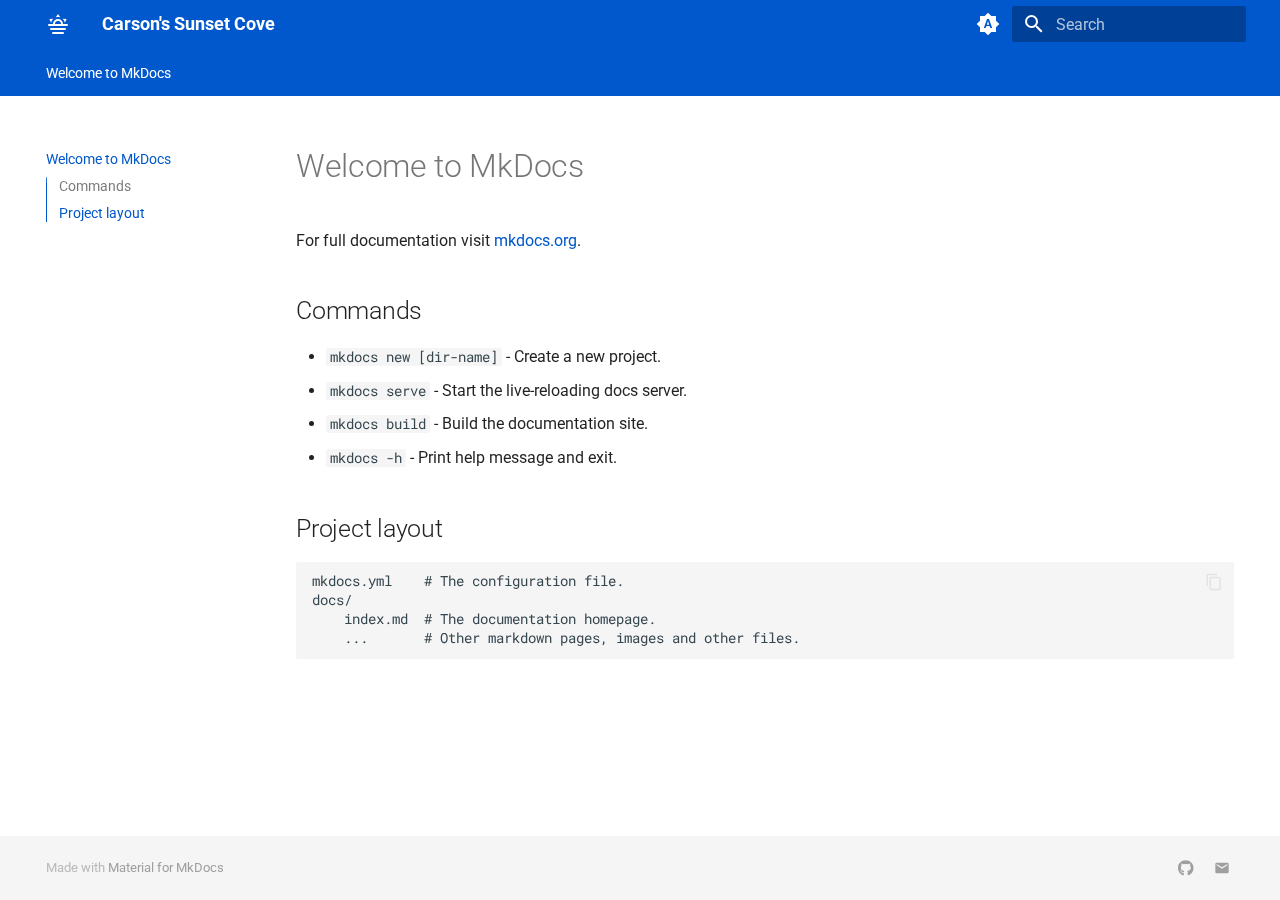
==== site/index.html @ 2f066331 "second" ====
<!doctype html>
<html lang="en" class="no-js">
  <head>
    
      <meta charset="utf-8">
      <meta name="viewport" content="width=device-width,initial-scale=1">
      
      
      
      
      
      
      <link rel="icon" href="assets/images/favicon.png">
      <meta name="generator" content="mkdocs-1.6.0, mkdocs-material-9.5.31">
    
    
      
        <title>Carson's Sunset Cove</title>
      
    
    
      <link rel="stylesheet" href="assets/stylesheets/main.3cba04c6.min.css">
      
        
        <link rel="stylesheet" href="assets/stylesheets/palette.06af60db.min.css">
      
      


    
    
      
    
    
      
        
        
        <link rel="preconnect" href="https://fonts.gstatic.com" crossorigin>
        <link rel="stylesheet" href="https://fonts.googleapis.com/css?family=Roboto:300,300i,400,400i,700,700i%7CRoboto+Mono:400,400i,700,700i&display=fallback">
        <style>:root{--md-text-font:"Roboto";--md-code-font:"Roboto Mono"}</style>
      
    
    
      <link rel="stylesheet" href="stylesheets/extra.css">
    
    <script>__md_scope=new URL(".",location),__md_hash=e=>[...e].reduce((e,_)=>(e<<5)-e+_.charCodeAt(0),0),__md_get=(e,_=localStorage,t=__md_scope)=>JSON.parse(_.getItem(t.pathname+"."+e)),__md_set=(e,_,t=localStorage,a=__md_scope)=>{try{t.setItem(a.pathname+"."+e,JSON.stringify(_))}catch(e){}}</script>
    
      

    
    
    
  </head>
  
  
    
    
      
    
    
    
    
    <body dir="ltr" data-md-color-scheme="default" data-md-color-primary="indigo" data-md-color-accent="indigo">
  
    
    <input class="md-toggle" data-md-toggle="drawer" type="checkbox" id="__drawer" autocomplete="off">
    <input class="md-toggle" data-md-toggle="search" type="checkbox" id="__search" autocomplete="off">
    <label class="md-overlay" for="__drawer"></label>
    <div data-md-component="skip">
      
        
        <a href="#welcome-to-mkdocs" class="md-skip">
          Skip to content
        </a>
      
    </div>
    <div data-md-component="announce">
      
    </div>
    
    
      

<header class="md-header" data-md-component="header">
  <nav class="md-header__inner md-grid" aria-label="Header">
    <a href="." title="Carson&#39;s Sunset Cove" class="md-header__button md-logo" aria-label="Carson's Sunset Cove" data-md-component="logo">
      
  
  <svg xmlns="http://www.w3.org/2000/svg" viewBox="0 0 24 24"><path d="M3 12h4a5 5 0 0 1 5-5 5 5 0 0 1 5 5h4a1 1 0 0 1 1 1 1 1 0 0 1-1 1H3a1 1 0 0 1-1-1 1 1 0 0 1 1-1m2 4h14a1 1 0 0 1 1 1 1 1 0 0 1-1 1H5a1 1 0 0 1-1-1 1 1 0 0 1 1-1m12 4a1 1 0 0 1 1 1 1 1 0 0 1-1 1H7a1 1 0 0 1-1-1 1 1 0 0 1 1-1h10m-2-8a3 3 0 0 0-3-3 3 3 0 0 0-3 3h6M12 2l2.39 3.42C13.65 5.15 12.84 5 12 5c-.84 0-1.65.15-2.39.42L12 2M3.34 7l4.16-.35A7.2 7.2 0 0 0 5.94 8.5c-.44.74-.69 1.5-.83 2.29L3.34 7m17.31 0-1.77 3.79a7.023 7.023 0 0 0-2.38-4.15l4.15.36Z"/></svg>

    </a>
    <label class="md-header__button md-icon" for="__drawer">
      
      <svg xmlns="http://www.w3.org/2000/svg" viewBox="0 0 24 24"><path d="M3 6h18v2H3V6m0 5h18v2H3v-2m0 5h18v2H3v-2Z"/></svg>
    </label>
    <div class="md-header__title" data-md-component="header-title">
      <div class="md-header__ellipsis">
        <div class="md-header__topic">
          <span class="md-ellipsis">
            Carson's Sunset Cove
          </span>
        </div>
        <div class="md-header__topic" data-md-component="header-topic">
          <span class="md-ellipsis">
            
              Welcome to MkDocs
            
          </span>
        </div>
      </div>
    </div>
    
      
        <form class="md-header__option" data-md-component="palette">
  
    
    
    
    <input class="md-option" data-md-color-media="(prefers-color-scheme)" data-md-color-scheme="default" data-md-color-primary="indigo" data-md-color-accent="indigo"  aria-label="Switch to light mode"  type="radio" name="__palette" id="__palette_0">
    
      <label class="md-header__button md-icon" title="Switch to light mode" for="__palette_1" hidden>
        <svg xmlns="http://www.w3.org/2000/svg" viewBox="0 0 24 24"><path d="m14.3 16-.7-2h-3.2l-.7 2H7.8L11 7h2l3.2 9h-1.9M20 8.69V4h-4.69L12 .69 8.69 4H4v4.69L.69 12 4 15.31V20h4.69L12 23.31 15.31 20H20v-4.69L23.31 12 20 8.69m-9.15 3.96h2.3L12 9l-1.15 3.65Z"/></svg>
      </label>
    
  
    
    
    
    <input class="md-option" data-md-color-media="(prefers-color-scheme: light)" data-md-color-scheme="ocean" data-md-color-primary="indigo" data-md-color-accent="indigo"  aria-label="Switch to dark mode"  type="radio" name="__palette" id="__palette_1">
    
      <label class="md-header__button md-icon" title="Switch to dark mode" for="__palette_2" hidden>
        <svg xmlns="http://www.w3.org/2000/svg" viewBox="0 0 24 24"><path d="m17.75 4.09-2.53 1.94.91 3.06-2.63-1.81-2.63 1.81.91-3.06-2.53-1.94L12.44 4l1.06-3 1.06 3 3.19.09m3.5 6.91-1.64 1.25.59 1.98-1.7-1.17-1.7 1.17.59-1.98L15.75 11l2.06-.05L18.5 9l.69 1.95 2.06.05m-2.28 4.95c.83-.08 1.72 1.1 1.19 1.85-.32.45-.66.87-1.08 1.27C15.17 23 8.84 23 4.94 19.07c-3.91-3.9-3.91-10.24 0-14.14.4-.4.82-.76 1.27-1.08.75-.53 1.93.36 1.85 1.19-.27 2.86.69 5.83 2.89 8.02a9.96 9.96 0 0 0 8.02 2.89m-1.64 2.02a12.08 12.08 0 0 1-7.8-3.47c-2.17-2.19-3.33-5-3.49-7.82-2.81 3.14-2.7 7.96.31 10.98 3.02 3.01 7.84 3.12 10.98.31Z"/></svg>
      </label>
    
  
    
    
    
    <input class="md-option" data-md-color-media="(prefers-color-scheme: dark)" data-md-color-scheme="slate" data-md-color-primary="black" data-md-color-accent="orange"  aria-label="Switch to auto mode"  type="radio" name="__palette" id="__palette_2">
    
      <label class="md-header__button md-icon" title="Switch to auto mode" for="__palette_0" hidden>
        <svg xmlns="http://www.w3.org/2000/svg" viewBox="0 0 24 24"><path d="M12 7a5 5 0 0 1 5 5 5 5 0 0 1-5 5 5 5 0 0 1-5-5 5 5 0 0 1 5-5m0 2a3 3 0 0 0-3 3 3 3 0 0 0 3 3 3 3 0 0 0 3-3 3 3 0 0 0-3-3m0-7 2.39 3.42C13.65 5.15 12.84 5 12 5c-.84 0-1.65.15-2.39.42L12 2M3.34 7l4.16-.35A7.2 7.2 0 0 0 5.94 8.5c-.44.74-.69 1.5-.83 2.29L3.34 7m.02 10 1.76-3.77a7.131 7.131 0 0 0 2.38 4.14L3.36 17M20.65 7l-1.77 3.79a7.023 7.023 0 0 0-2.38-4.15l4.15.36m-.01 10-4.14.36c.59-.51 1.12-1.14 1.54-1.86.42-.73.69-1.5.83-2.29L20.64 17M12 22l-2.41-3.44c.74.27 1.55.44 2.41.44.82 0 1.63-.17 2.37-.44L12 22Z"/></svg>
      </label>
    
  
</form>
      
    
    
      <script>var media,input,key,value,palette=__md_get("__palette");if(palette&&palette.color){"(prefers-color-scheme)"===palette.color.media&&(media=matchMedia("(prefers-color-scheme: light)"),input=document.querySelector(media.matches?"[data-md-color-media='(prefers-color-scheme: light)']":"[data-md-color-media='(prefers-color-scheme: dark)']"),palette.color.media=input.getAttribute("data-md-color-media"),palette.color.scheme=input.getAttribute("data-md-color-scheme"),palette.color.primary=input.getAttribute("data-md-color-primary"),palette.color.accent=input.getAttribute("data-md-color-accent"));for([key,value]of Object.entries(palette.color))document.body.setAttribute("data-md-color-"+key,value)}</script>
    
    
    
      <label class="md-header__button md-icon" for="__search">
        
        <svg xmlns="http://www.w3.org/2000/svg" viewBox="0 0 24 24"><path d="M9.5 3A6.5 6.5 0 0 1 16 9.5c0 1.61-.59 3.09-1.56 4.23l.27.27h.79l5 5-1.5 1.5-5-5v-.79l-.27-.27A6.516 6.516 0 0 1 9.5 16 6.5 6.5 0 0 1 3 9.5 6.5 6.5 0 0 1 9.5 3m0 2C7 5 5 7 5 9.5S7 14 9.5 14 14 12 14 9.5 12 5 9.5 5Z"/></svg>
      </label>
      <div class="md-search" data-md-component="search" role="dialog">
  <label class="md-search__overlay" for="__search"></label>
  <div class="md-search__inner" role="search">
    <form class="md-search__form" name="search">
      <input type="text" class="md-search__input" name="query" aria-label="Search" placeholder="Search" autocapitalize="off" autocorrect="off" autocomplete="off" spellcheck="false" data-md-component="search-query" required>
      <label class="md-search__icon md-icon" for="__search">
        
        <svg xmlns="http://www.w3.org/2000/svg" viewBox="0 0 24 24"><path d="M9.5 3A6.5 6.5 0 0 1 16 9.5c0 1.61-.59 3.09-1.56 4.23l.27.27h.79l5 5-1.5 1.5-5-5v-.79l-.27-.27A6.516 6.516 0 0 1 9.5 16 6.5 6.5 0 0 1 3 9.5 6.5 6.5 0 0 1 9.5 3m0 2C7 5 5 7 5 9.5S7 14 9.5 14 14 12 14 9.5 12 5 9.5 5Z"/></svg>
        
        <svg xmlns="http://www.w3.org/2000/svg" viewBox="0 0 24 24"><path d="M20 11v2H8l5.5 5.5-1.42 1.42L4.16 12l7.92-7.92L13.5 5.5 8 11h12Z"/></svg>
      </label>
      <nav class="md-search__options" aria-label="Search">
        
        <button type="reset" class="md-search__icon md-icon" title="Clear" aria-label="Clear" tabindex="-1">
          
          <svg xmlns="http://www.w3.org/2000/svg" viewBox="0 0 24 24"><path d="M19 6.41 17.59 5 12 10.59 6.41 5 5 6.41 10.59 12 5 17.59 6.41 19 12 13.41 17.59 19 19 17.59 13.41 12 19 6.41Z"/></svg>
        </button>
      </nav>
      
        <div class="md-search__suggest" data-md-component="search-suggest"></div>
      
    </form>
    <div class="md-search__output">
      <div class="md-search__scrollwrap" tabindex="0" data-md-scrollfix>
        <div class="md-search-result" data-md-component="search-result">
          <div class="md-search-result__meta">
            Initializing search
          </div>
          <ol class="md-search-result__list" role="presentation"></ol>
        </div>
      </div>
    </div>
  </div>
</div>
    
    
  </nav>
  
</header>
    
    <div class="md-container" data-md-component="container">
      
      
        
          
            
<nav class="md-tabs" aria-label="Tabs" data-md-component="tabs">
  <div class="md-grid">
    <ul class="md-tabs__list">
      
        
  
  
    
  
  
    <li class="md-tabs__item md-tabs__item--active">
      <a href="." class="md-tabs__link">
        
  
    
  
  Welcome to MkDocs

      </a>
    </li>
  

      
    </ul>
  </div>
</nav>
          
        
      
      <main class="md-main" data-md-component="main">
        <div class="md-main__inner md-grid">
          
            
              
              <div class="md-sidebar md-sidebar--primary" data-md-component="sidebar" data-md-type="navigation" >
                <div class="md-sidebar__scrollwrap">
                  <div class="md-sidebar__inner">
                    


  


  

<nav class="md-nav md-nav--primary md-nav--lifted md-nav--integrated" aria-label="Navigation" data-md-level="0">
  <label class="md-nav__title" for="__drawer">
    <a href="." title="Carson&#39;s Sunset Cove" class="md-nav__button md-logo" aria-label="Carson's Sunset Cove" data-md-component="logo">
      
  
  <svg xmlns="http://www.w3.org/2000/svg" viewBox="0 0 24 24"><path d="M3 12h4a5 5 0 0 1 5-5 5 5 0 0 1 5 5h4a1 1 0 0 1 1 1 1 1 0 0 1-1 1H3a1 1 0 0 1-1-1 1 1 0 0 1 1-1m2 4h14a1 1 0 0 1 1 1 1 1 0 0 1-1 1H5a1 1 0 0 1-1-1 1 1 0 0 1 1-1m12 4a1 1 0 0 1 1 1 1 1 0 0 1-1 1H7a1 1 0 0 1-1-1 1 1 0 0 1 1-1h10m-2-8a3 3 0 0 0-3-3 3 3 0 0 0-3 3h6M12 2l2.39 3.42C13.65 5.15 12.84 5 12 5c-.84 0-1.65.15-2.39.42L12 2M3.34 7l4.16-.35A7.2 7.2 0 0 0 5.94 8.5c-.44.74-.69 1.5-.83 2.29L3.34 7m17.31 0-1.77 3.79a7.023 7.023 0 0 0-2.38-4.15l4.15.36Z"/></svg>

    </a>
    Carson's Sunset Cove
  </label>
  
  <ul class="md-nav__list" data-md-scrollfix>
    
      
      
  
  
    
  
  
  
    <li class="md-nav__item md-nav__item--active">
      
      <input class="md-nav__toggle md-toggle" type="checkbox" id="__toc">
      
      
        
      
      
        <label class="md-nav__link md-nav__link--active" for="__toc">
          
  
  <span class="md-ellipsis">
    Welcome to MkDocs
  </span>
  

          <span class="md-nav__icon md-icon"></span>
        </label>
      
      <a href="." class="md-nav__link md-nav__link--active">
        
  
  <span class="md-ellipsis">
    Welcome to MkDocs
  </span>
  

      </a>
      
        

<nav class="md-nav md-nav--secondary" aria-label="Table of contents">
  
  
  
    
  
  
    <label class="md-nav__title" for="__toc">
      <span class="md-nav__icon md-icon"></span>
      Table of contents
    </label>
    <ul class="md-nav__list" data-md-component="toc" data-md-scrollfix>
      
        <li class="md-nav__item">
  <a href="#commands" class="md-nav__link">
    <span class="md-ellipsis">
      Commands
    </span>
  </a>
  
</li>
      
        <li class="md-nav__item">
  <a href="#project-layout" class="md-nav__link">
    <span class="md-ellipsis">
      Project layout
    </span>
  </a>
  
</li>
      
    </ul>
  
</nav>
      
    </li>
  

    
  </ul>
</nav>
                  </div>
                </div>
              </div>
            
            
          
          
            <div class="md-content" data-md-component="content">
              <article class="md-content__inner md-typeset">
                
                  


<h1 id="welcome-to-mkdocs">Welcome to MkDocs</h1>
<p>For full documentation visit <a href="https://www.mkdocs.org">mkdocs.org</a>.</p>
<h2 id="commands">Commands</h2>
<ul>
<li><code>mkdocs new [dir-name]</code> - Create a new project.</li>
<li><code>mkdocs serve</code> - Start the live-reloading docs server.</li>
<li><code>mkdocs build</code> - Build the documentation site.</li>
<li><code>mkdocs -h</code> - Print help message and exit.</li>
</ul>
<h2 id="project-layout">Project layout</h2>
<pre><code>mkdocs.yml    # The configuration file.
docs/
    index.md  # The documentation homepage.
    ...       # Other markdown pages, images and other files.
</code></pre>












                
              </article>
            </div>
          
          
  <script>var tabs=__md_get("__tabs");if(Array.isArray(tabs))e:for(var set of document.querySelectorAll(".tabbed-set")){var tab,labels=set.querySelector(".tabbed-labels");for(tab of tabs)for(var label of labels.getElementsByTagName("label"))if(label.innerText.trim()===tab){var input=document.getElementById(label.htmlFor);input.checked=!0;continue e}}</script>

<script>var target=document.getElementById(location.hash.slice(1));target&&target.name&&(target.checked=target.name.startsWith("__tabbed_"))</script>
        </div>
        
          <button type="button" class="md-top md-icon" data-md-component="top" hidden>
  
  <svg xmlns="http://www.w3.org/2000/svg" viewBox="0 0 24 24"><path d="M13 20h-2V8l-5.5 5.5-1.42-1.42L12 4.16l7.92 7.92-1.42 1.42L13 8v12Z"/></svg>
  Back to top
</button>
        
      </main>
      
        <footer class="md-footer">
  
  <div class="md-footer-meta md-typeset">
    <div class="md-footer-meta__inner md-grid">
      <div class="md-copyright">
  
  
    Made with
    <a href="https://squidfunk.github.io/mkdocs-material/" target="_blank" rel="noopener">
      Material for MkDocs
    </a>
  
</div>
      
        <div class="md-social">
  
    
    
    
    
      
      
    
    <a href="https://github.com/carson-m" target="_blank" rel="noopener" title="github.com" class="md-social__link">
      <svg xmlns="http://www.w3.org/2000/svg" viewBox="0 0 496 512"><!--! Font Awesome Free 6.6.0 by @fontawesome - https://fontawesome.com License - https://fontawesome.com/license/free (Icons: CC BY 4.0, Fonts: SIL OFL 1.1, Code: MIT License) Copyright 2024 Fonticons, Inc.--><path d="M165.9 397.4c0 2-2.3 3.6-5.2 3.6-3.3.3-5.6-1.3-5.6-3.6 0-2 2.3-3.6 5.2-3.6 3-.3 5.6 1.3 5.6 3.6zm-31.1-4.5c-.7 2 1.3 4.3 4.3 4.9 2.6 1 5.6 0 6.2-2s-1.3-4.3-4.3-5.2c-2.6-.7-5.5.3-6.2 2.3zm44.2-1.7c-2.9.7-4.9 2.6-4.6 4.9.3 2 2.9 3.3 5.9 2.6 2.9-.7 4.9-2.6 4.6-4.6-.3-1.9-3-3.2-5.9-2.9zM244.8 8C106.1 8 0 113.3 0 252c0 110.9 69.8 205.8 169.5 239.2 12.8 2.3 17.3-5.6 17.3-12.1 0-6.2-.3-40.4-.3-61.4 0 0-70 15-84.7-29.8 0 0-11.4-29.1-27.8-36.6 0 0-22.9-15.7 1.6-15.4 0 0 24.9 2 38.6 25.8 21.9 38.6 58.6 27.5 72.9 20.9 2.3-16 8.8-27.1 16-33.7-55.9-6.2-112.3-14.3-112.3-110.5 0-27.5 7.6-41.3 23.6-58.9-2.6-6.5-11.1-33.3 2.6-67.9 20.9-6.5 69 27 69 27 20-5.6 41.5-8.5 62.8-8.5s42.8 2.9 62.8 8.5c0 0 48.1-33.6 69-27 13.7 34.7 5.2 61.4 2.6 67.9 16 17.7 25.8 31.5 25.8 58.9 0 96.5-58.9 104.2-114.8 110.5 9.2 7.9 17 22.9 17 46.4 0 33.7-.3 75.4-.3 83.6 0 6.5 4.6 14.4 17.3 12.1C428.2 457.8 496 362.9 496 252 496 113.3 383.5 8 244.8 8zM97.2 352.9c-1.3 1-1 3.3.7 5.2 1.6 1.6 3.9 2.3 5.2 1 1.3-1 1-3.3-.7-5.2-1.6-1.6-3.9-2.3-5.2-1zm-10.8-8.1c-.7 1.3.3 2.9 2.3 3.9 1.6 1 3.6.7 4.3-.7.7-1.3-.3-2.9-2.3-3.9-2-.6-3.6-.3-4.3.7zm32.4 35.6c-1.6 1.3-1 4.3 1.3 6.2 2.3 2.3 5.2 2.6 6.5 1 1.3-1.3.7-4.3-1.3-6.2-2.2-2.3-5.2-2.6-6.5-1zm-11.4-14.7c-1.6 1-1.6 3.6 0 5.9 1.6 2.3 4.3 3.3 5.6 2.3 1.6-1.3 1.6-3.9 0-6.2-1.4-2.3-4-3.3-5.6-2z"/></svg>
    </a>
  
    
    
    
    
    <a href="mailto:<carsonma928@gmail.com>" target="_blank" rel="noopener" title="" class="md-social__link">
      <svg xmlns="http://www.w3.org/2000/svg" viewBox="0 0 24 24"><path d="m20 8-8 5-8-5V6l8 5 8-5m0-2H4c-1.11 0-2 .89-2 2v12a2 2 0 0 0 2 2h16a2 2 0 0 0 2-2V6a2 2 0 0 0-2-2Z"/></svg>
    </a>
  
</div>
      
    </div>
  </div>
</footer>
      
    </div>
    <div class="md-dialog" data-md-component="dialog">
      <div class="md-dialog__inner md-typeset"></div>
    </div>
    
    
    <script id="__config" type="application/json">{"base": ".", "features": ["navigation.tabs", "navigation.top", "navigation.path", "navigation.sections", "toc.integrate", "search.suggest", "search.highlight", "content.tabs.link", "content.code.annotation", "content.code.copy"], "search": "assets/javascripts/workers/search.b8dbb3d2.min.js", "translations": {"clipboard.copied": "Copied to clipboard", "clipboard.copy": "Copy to clipboard", "search.result.more.one": "1 more on this page", "search.result.more.other": "# more on this page", "search.result.none": "No matching documents", "search.result.one": "1 matching document", "search.result.other": "# matching documents", "search.result.placeholder": "Type to start searching", "search.result.term.missing": "Missing", "select.version": "Select version"}}</script>
    
    
      <script src="assets/javascripts/bundle.fe8b6f2b.min.js"></script>
      
    
  </body>
</html>
---- site/assets/stylesheets/main.3cba04c6.min.css ----
@charset "UTF-8";html{-webkit-text-size-adjust:none;-moz-text-size-adjust:none;text-size-adjust:none;box-sizing:border-box}*,:after,:before{box-sizing:inherit}@media (prefers-reduced-motion){*,:after,:before{transition:none!important}}body{margin:0}a,button,input,label{-webkit-tap-highlight-color:transparent}a{color:inherit;text-decoration:none}hr{border:0;box-sizing:initial;display:block;height:.05rem;overflow:visible;padding:0}small{font-size:80%}sub,sup{line-height:1em}img{border-style:none}table{border-collapse:initial;border-spacing:0}td,th{font-weight:400;vertical-align:top}button{background:#0000;border:0;font-family:inherit;font-size:inherit;margin:0;padding:0}input{border:0;outline:none}:root{--md-primary-fg-color:#4051b5;--md-primary-fg-color--light:#5d6cc0;--md-primary-fg-color--dark:#303fa1;--md-primary-bg-color:#fff;--md-primary-bg-color--light:#ffffffb3;--md-accent-fg-color:#526cfe;--md-accent-fg-color--transparent:#526cfe1a;--md-accent-bg-color:#fff;--md-accent-bg-color--light:#ffffffb3}[data-md-color-scheme=default]{color-scheme:light}[data-md-color-scheme=default] img[src$="#gh-dark-mode-only"],[data-md-color-scheme=default] img[src$="#only-dark"]{display:none}:root,[data-md-color-scheme=default]{--md-hue:225deg;--md-default-fg-color:#000000de;--md-default-fg-color--light:#0000008a;--md-default-fg-color--lighter:#00000052;--md-default-fg-color--lightest:#00000012;--md-default-bg-color:#fff;--md-default-bg-color--light:#ffffffb3;--md-default-bg-color--lighter:#ffffff4d;--md-default-bg-color--lightest:#ffffff1f;--md-code-fg-color:#36464e;--md-code-bg-color:#f5f5f5;--md-code-hl-color:#4287ff;--md-code-hl-color--light:#4287ff1a;--md-code-hl-number-color:#d52a2a;--md-code-hl-special-color:#db1457;--md-code-hl-function-color:#a846b9;--md-code-hl-constant-color:#6e59d9;--md-code-hl-keyword-color:#3f6ec6;--md-code-hl-string-color:#1c7d4d;--md-code-hl-name-color:var(--md-code-fg-color);--md-code-hl-operator-color:var(--md-default-fg-color--light);--md-code-hl-punctuation-color:var(--md-default-fg-color--light);--md-code-hl-comment-color:var(--md-default-fg-color--light);--md-code-hl-generic-color:var(--md-default-fg-color--light);--md-code-hl-variable-color:var(--md-default-fg-color--light);--md-typeset-color:var(--md-default-fg-color);--md-typeset-a-color:var(--md-primary-fg-color);--md-typeset-del-color:#f5503d26;--md-typeset-ins-color:#0bd57026;--md-typeset-kbd-color:#fafafa;--md-typeset-kbd-accent-color:#fff;--md-typeset-kbd-border-color:#b8b8b8;--md-typeset-mark-color:#ffff0080;--md-typeset-table-color:#0000001f;--md-typeset-table-color--light:rgba(0,0,0,.035);--md-admonition-fg-color:var(--md-default-fg-color);--md-admonition-bg-color:var(--md-default-bg-color);--md-warning-fg-color:#000000de;--md-warning-bg-color:#ff9;--md-footer-fg-color:#fff;--md-footer-fg-color--light:#ffffffb3;--md-footer-fg-color--lighter:#ffffff73;--md-footer-bg-color:#000000de;--md-footer-bg-color--dark:#00000052;--md-shadow-z1:0 0.2rem 0.5rem #0000000d,0 0 0.05rem #0000001a;--md-shadow-z2:0 0.2rem 0.5rem #0000001a,0 0 0.05rem #00000040;--md-shadow-z3:0 0.2rem 0.5rem #0003,0 0 0.05rem #00000059}.md-icon svg{fill:currentcolor;display:block;height:1.2rem;width:1.2rem}body{-webkit-font-smoothing:antialiased;-moz-osx-font-smoothing:grayscale;--md-text-font-family:var(--md-text-font,_),-apple-system,BlinkMacSystemFont,Helvetica,Arial,sans-serif;--md-code-font-family:var(--md-code-font,_),SFMono-Regular,Consolas,Menlo,monospace}aside,body,input{font-feature-settings:"kern","liga";color:var(--md-typeset-color);font-family:var(--md-text-font-family)}code,kbd,pre{font-feature-settings:"kern";font-family:var(--md-code-font-family)}:root{--md-typeset-table-sort-icon:url('data:image/svg+xml;charset=utf-8,<svg xmlns="http://www.w3.org/2000/svg" viewBox="0 0 24 24"><path d="m18 21-4-4h3V7h-3l4-4 4 4h-3v10h3M2 19v-2h10v2M2 13v-2h7v2M2 7V5h4v2H2Z"/></svg>');--md-typeset-table-sort-icon--asc:url('data:image/svg+xml;charset=utf-8,<svg xmlns="http://www.w3.org/2000/svg" viewBox="0 0 24 24"><path d="M19 17h3l-4 4-4-4h3V3h2M2 17h10v2H2M6 5v2H2V5m0 6h7v2H2v-2Z"/></svg>');--md-typeset-table-sort-icon--desc:url('data:image/svg+xml;charset=utf-8,<svg xmlns="http://www.w3.org/2000/svg" viewBox="0 0 24 24"><path d="M19 7h3l-4-4-4 4h3v14h2M2 17h10v2H2M6 5v2H2V5m0 6h7v2H2v-2Z"/></svg>')}.md-typeset{-webkit-print-color-adjust:exact;color-adjust:exact;font-size:.8rem;line-height:1.6}@media print{.md-typeset{font-size:.68rem}}.md-typeset blockquote,.md-typeset dl,.md-typeset figure,.md-typeset ol,.md-typeset pre,.md-typeset ul{margin-bottom:1em;margin-top:1em}.md-typeset h1{color:var(--md-default-fg-color--light);font-size:2em;line-height:1.3;margin:0 0 1.25em}.md-typeset h1,.md-typeset h2{font-weight:300;letter-spacing:-.01em}.md-typeset h2{font-size:1.5625em;line-height:1.4;margin:1.6em 0 .64em}.md-typeset h3{font-size:1.25em;font-weight:400;letter-spacing:-.01em;line-height:1.5;margin:1.6em 0 .8em}.md-typeset h2+h3{margin-top:.8em}.md-typeset h4{font-weight:700;letter-spacing:-.01em;margin:1em 0}.md-typeset h5,.md-typeset h6{color:var(--md-default-fg-color--light);font-size:.8em;font-weight:700;letter-spacing:-.01em;margin:1.25em 0}.md-typeset h5{text-transform:uppercase}.md-typeset hr{border-bottom:.05rem solid var(--md-default-fg-color--lightest);display:flow-root;margin:1.5em 0}.md-typeset a{color:var(--md-typeset-a-color);word-break:break-word}.md-typeset a,.md-typeset a:before{transition:color 125ms}.md-typeset a:focus,.md-typeset a:hover{color:var(--md-accent-fg-color)}.md-typeset a:focus code,.md-typeset a:hover code{background-color:var(--md-accent-fg-color--transparent)}.md-typeset a code{color:currentcolor;transition:background-color 125ms}.md-typeset a.focus-visible{outline-color:var(--md-accent-fg-color);outline-offset:.2rem}.md-typeset code,.md-typeset kbd,.md-typeset pre{color:var(--md-code-fg-color);direction:ltr;font-variant-ligatures:none}@media print{.md-typeset code,.md-typeset kbd,.md-typeset pre{white-space:pre-wrap}}.md-typeset code{background-color:var(--md-code-bg-color);border-radius:.1rem;-webkit-box-decoration-break:clone;box-decoration-break:clone;font-size:.85em;padding:0 .2941176471em;word-break:break-word}.md-typeset code:not(.focus-visible){-webkit-tap-highlight-color:transparent;outline:none}.md-typeset pre{display:flow-root;line-height:1.4;position:relative}.md-typeset pre>code{-webkit-box-decoration-break:slice;box-decoration-break:slice;box-shadow:none;display:block;margin:0;outline-color:var(--md-accent-fg-color);overflow:auto;padding:.7720588235em 1.1764705882em;scrollbar-color:var(--md-default-fg-color--lighter) #0000;scrollbar-width:thin;touch-action:auto;word-break:normal}.md-typeset pre>code:hover{scrollbar-color:var(--md-accent-fg-color) #0000}.md-typeset pre>code::-webkit-scrollbar{height:.2rem;width:.2rem}.md-typeset pre>code::-webkit-scrollbar-thumb{background-color:var(--md-default-fg-color--lighter)}.md-typeset pre>code::-webkit-scrollbar-thumb:hover{background-color:var(--md-accent-fg-color)}.md-typeset kbd{background-color:var(--md-typeset-kbd-color);border-radius:.1rem;box-shadow:0 .1rem 0 .05rem var(--md-typeset-kbd-border-color),0 .1rem 0 var(--md-typeset-kbd-border-color),0 -.1rem .2rem var(--md-typeset-kbd-accent-color) inset;color:var(--md-default-fg-color);display:inline-block;font-size:.75em;padding:0 .6666666667em;vertical-align:text-top;word-break:break-word}.md-typeset mark{background-color:var(--md-typeset-mark-color);-webkit-box-decoration-break:clone;box-decoration-break:clone;color:inherit;word-break:break-word}.md-typeset abbr{border-bottom:.05rem dotted var(--md-default-fg-color--light);cursor:help;text-decoration:none}.md-typeset small{opacity:.75}[dir=ltr] .md-typeset sub,[dir=ltr] .md-typeset sup{margin-left:.078125em}[dir=rtl] .md-typeset sub,[dir=rtl] .md-typeset sup{margin-right:.078125em}[dir=ltr] .md-typeset blockquote{padding-left:.6rem}[dir=rtl] .md-typeset blockquote{padding-right:.6rem}[dir=ltr] .md-typeset blockquote{border-left:.2rem solid var(--md-default-fg-color--lighter)}[dir=rtl] .md-typeset blockquote{border-right:.2rem solid var(--md-default-fg-color--lighter)}.md-typeset blockquote{color:var(--md-default-fg-color--light);margin-left:0;margin-right:0}.md-typeset ul{list-style-type:disc}[dir=ltr] .md-typeset ol,[dir=ltr] .md-typeset ul{margin-left:.625em}[dir=rtl] .md-typeset ol,[dir=rtl] .md-typeset ul{margin-right:.625em}.md-typeset ol,.md-typeset ul{padding:0}.md-typeset ol:not([hidden]),.md-typeset ul:not([hidden]){display:flow-root}.md-typeset ol ol,.md-typeset ul ol{list-style-type:lower-alpha}.md-typeset ol ol ol,.md-typeset ul ol ol{list-style-type:lower-roman}[dir=ltr] .md-typeset ol li,[dir=ltr] .md-typeset ul li{margin-left:1.25em}[dir=rtl] .md-typeset ol li,[dir=rtl] .md-typeset ul li{margin-right:1.25em}.md-typeset ol li,.md-typeset ul li{margin-bottom:.5em}.md-typeset ol li blockquote,.md-typeset ol li p,.md-typeset ul li blockquote,.md-typeset ul li p{margin:.5em 0}.md-typeset ol li:last-child,.md-typeset ul li:last-child{margin-bottom:0}[dir=ltr] .md-typeset ol li ol,[dir=ltr] .md-typeset ol li ul,[dir=ltr] .md-typeset ul li ol,[dir=ltr] .md-typeset ul li ul{margin-left:.625em}[dir=rtl] .md-typeset ol li ol,[dir=rtl] .md-typeset ol li ul,[dir=rtl] .md-typeset ul li ol,[dir=rtl] .md-typeset ul li ul{margin-right:.625em}.md-typeset ol li ol,.md-typeset ol li ul,.md-typeset ul li ol,.md-typeset ul li ul{margin-bottom:.5em;margin-top:.5em}[dir=ltr] .md-typeset dd{margin-left:1.875em}[dir=rtl] .md-typeset dd{margin-right:1.875em}.md-typeset dd{margin-bottom:1.5em;margin-top:1em}.md-typeset img,.md-typeset svg,.md-typeset video{height:auto;max-width:100%}.md-typeset img[align=left]{margin:1em 1em 1em 0}.md-typeset img[align=right]{margin:1em 0 1em 1em}.md-typeset img[align]:only-child{margin-top:0}.md-typeset figure{display:flow-root;margin:1em auto;max-width:100%;text-align:center;width:-moz-fit-content;width:fit-content}.md-typeset figure img{display:block;margin:0 auto}.md-typeset figcaption{font-style:italic;margin:1em auto;max-width:24rem}.md-typeset iframe{max-width:100%}.md-typeset table:not([class]){background-color:var(--md-default-bg-color);border:.05rem solid var(--md-typeset-table-color);border-radius:.1rem;display:inline-block;font-size:.64rem;max-width:100%;overflow:auto;touch-action:auto}@media print{.md-typeset table:not([class]){display:table}}.md-typeset table:not([class])+*{margin-top:1.5em}.md-typeset table:not([class]) td>:first-child,.md-typeset table:not([class]) th>:first-child{margin-top:0}.md-typeset table:not([class]) td>:last-child,.md-typeset table:not([class]) th>:last-child{margin-bottom:0}.md-typeset table:not([class]) td:not([align]),.md-typeset table:not([class]) th:not([align]){text-align:left}[dir=rtl] .md-typeset table:not([class]) td:not([align]),[dir=rtl] .md-typeset table:not([class]) th:not([align]){text-align:right}.md-typeset table:not([class]) th{font-weight:700;min-width:5rem;padding:.9375em 1.25em;vertical-align:top}.md-typeset table:not([class]) td{border-top:.05rem solid var(--md-typeset-table-color);padding:.9375em 1.25em;vertical-align:top}.md-typeset table:not([class]) tbody tr{transition:background-color 125ms}.md-typeset table:not([class]) tbody tr:hover{background-color:var(--md-typeset-table-color--light);box-shadow:0 .05rem 0 var(--md-default-bg-color) inset}.md-typeset table:not([class]) a{word-break:normal}.md-typeset table th[role=columnheader]{cursor:pointer}[dir=ltr] .md-typeset table th[role=columnheader]:after{margin-left:.5em}[dir=rtl] .md-typeset table th[role=columnheader]:after{margin-right:.5em}.md-typeset table th[role=columnheader]:after{content:"";display:inline-block;height:1.2em;-webkit-mask-image:var(--md-typeset-table-sort-icon);mask-image:var(--md-typeset-table-sort-icon);-webkit-mask-repeat:no-repeat;mask-repeat:no-repeat;-webkit-mask-size:contain;mask-size:contain;transition:background-color 125ms;vertical-align:text-bottom;width:1.2em}.md-typeset table th[role=columnheader]:hover:after{background-color:var(--md-default-fg-color--lighter)}.md-typeset table th[role=columnheader][aria-sort=ascending]:after{background-color:var(--md-default-fg-color--light);-webkit-mask-image:var(--md-typeset-table-sort-icon--asc);mask-image:var(--md-typeset-table-sort-icon--asc)}.md-typeset table th[role=columnheader][aria-sort=descending]:after{background-color:var(--md-default-fg-color--light);-webkit-mask-image:var(--md-typeset-table-sort-icon--desc);mask-image:var(--md-typeset-table-sort-icon--desc)}.md-typeset__scrollwrap{margin:1em -.8rem;overflow-x:auto;touch-action:auto}.md-typeset__table{display:inline-block;margin-bottom:.5em;padding:0 .8rem}@media print{.md-typeset__table{display:block}}html .md-typeset__table table{display:table;margin:0;overflow:hidden;width:100%}@media screen and (max-width:44.984375em){.md-content__inner>pre{margin:1em -.8rem}.md-content__inner>pre code{border-radius:0}}.md-typeset .md-author{border-radius:100%;display:block;flex-shrink:0;height:1.6rem;overflow:hidden;position:relative;transition:color 125ms,transform 125ms;width:1.6rem}.md-typeset .md-author img{display:block}.md-typeset .md-author--more{background:var(--md-default-fg-color--lightest);color:var(--md-default-fg-color--lighter);font-size:.6rem;font-weight:700;line-height:1.6rem;text-align:center}.md-typeset .md-author--long{height:2.4rem;width:2.4rem}.md-typeset a.md-author{transform:scale(1)}.md-typeset a.md-author img{border-radius:100%;filter:grayscale(100%) opacity(75%);transition:filter 125ms}.md-typeset a.md-author:focus,.md-typeset a.md-author:hover{transform:scale(1.1);z-index:1}.md-typeset a.md-author:focus img,.md-typeset a.md-author:hover img{filter:grayscale(0)}.md-banner{background-color:var(--md-footer-bg-color);color:var(--md-footer-fg-color);overflow:auto}@media print{.md-banner{display:none}}.md-banner--warning{background-color:var(--md-warning-bg-color);color:var(--md-warning-fg-color)}.md-banner__inner{font-size:.7rem;margin:.6rem auto;padding:0 .8rem}[dir=ltr] .md-banner__button{float:right}[dir=rtl] .md-banner__button{float:left}.md-banner__button{color:inherit;cursor:pointer;transition:opacity .25s}.no-js .md-banner__button{display:none}.md-banner__button:hover{opacity:.7}html{font-size:125%;height:100%;overflow-x:hidden}@media screen and (min-width:100em){html{font-size:137.5%}}@media screen and (min-width:125em){html{font-size:150%}}body{background-color:var(--md-default-bg-color);display:flex;flex-direction:column;font-size:.5rem;min-height:100%;position:relative;width:100%}@media print{body{display:block}}@media screen and (max-width:59.984375em){body[data-md-scrolllock]{position:fixed}}.md-grid{margin-left:auto;margin-right:auto;max-width:61rem}.md-container{display:flex;flex-direction:column;flex-grow:1}@media print{.md-container{display:block}}.md-main{flex-grow:1}.md-main__inner{display:flex;height:100%;margin-top:1.5rem}.md-ellipsis{overflow:hidden;text-overflow:ellipsis}.md-toggle{display:none}.md-option{height:0;opacity:0;position:absolute;width:0}.md-option:checked+label:not([hidden]){display:block}.md-option.focus-visible+label{outline-color:var(--md-accent-fg-color);outline-style:auto}.md-skip{background-color:var(--md-default-fg-color);border-radius:.1rem;color:var(--md-default-bg-color);font-size:.64rem;margin:.5rem;opacity:0;outline-color:var(--md-accent-fg-color);padding:.3rem .5rem;position:fixed;transform:translateY(.4rem);z-index:-1}.md-skip:focus{opacity:1;transform:translateY(0);transition:transform .25s cubic-bezier(.4,0,.2,1),opacity 175ms 75ms;z-index:10}@page{margin:25mm}:root{--md-clipboard-icon:url('data:image/svg+xml;charset=utf-8,<svg xmlns="http://www.w3.org/2000/svg" viewBox="0 0 24 24"><path d="M19 21H8V7h11m0-2H8a2 2 0 0 0-2 2v14a2 2 0 0 0 2 2h11a2 2 0 0 0 2-2V7a2 2 0 0 0-2-2m-3-4H4a2 2 0 0 0-2 2v14h2V3h12V1Z"/></svg>')}.md-clipboard{border-radius:.1rem;color:var(--md-default-fg-color--lightest);cursor:pointer;height:1.5em;outline-color:var(--md-accent-fg-color);outline-offset:.1rem;position:absolute;right:.5em;top:.5em;transition:color .25s;width:1.5em;z-index:1}@media print{.md-clipboard{display:none}}.md-clipboard:not(.focus-visible){-webkit-tap-highlight-color:transparent;outline:none}:hover>.md-clipboard{color:var(--md-default-fg-color--light)}.md-clipboard:focus,.md-clipboard:hover{color:var(--md-accent-fg-color)}.md-clipboard:after{background-color:currentcolor;content:"";display:block;height:1.125em;margin:0 auto;-webkit-mask-image:var(--md-clipboard-icon);mask-image:var(--md-clipboard-icon);-webkit-mask-position:center;mask-position:center;-webkit-mask-repeat:no-repeat;mask-repeat:no-repeat;-webkit-mask-size:contain;mask-size:contain;width:1.125em}.md-clipboard--inline{cursor:pointer}.md-clipboard--inline code{transition:color .25s,background-color .25s}.md-clipboard--inline:focus code,.md-clipboard--inline:hover code{background-color:var(--md-accent-fg-color--transparent);color:var(--md-accent-fg-color)}.md-typeset .md-code__content{display:grid}@keyframes consent{0%{opacity:0;transform:translateY(100%)}to{opacity:1;transform:translateY(0)}}@keyframes overlay{0%{opacity:0}to{opacity:1}}.md-consent__overlay{animation:overlay .25s both;-webkit-backdrop-filter:blur(.1rem);backdrop-filter:blur(.1rem);background-color:#0000008a;height:100%;opacity:1;position:fixed;top:0;width:100%;z-index:5}.md-consent__inner{animation:consent .5s cubic-bezier(.1,.7,.1,1) both;background-color:var(--md-default-bg-color);border:0;border-radius:.1rem;bottom:0;box-shadow:0 0 .2rem #0000001a,0 .2rem .4rem #0003;max-height:100%;overflow:auto;padding:0;position:fixed;width:100%;z-index:5}.md-consent__form{padding:.8rem}.md-consent__settings{display:none;margin:1em 0}input:checked+.md-consent__settings{display:block}.md-consent__controls{margin-bottom:.8rem}.md-typeset .md-consent__controls .md-button{display:inline}@media screen and (max-width:44.984375em){.md-typeset .md-consent__controls .md-button{display:block;margin-top:.4rem;text-align:center;width:100%}}.md-consent label{cursor:pointer}.md-content{flex-grow:1;min-width:0}.md-content__inner{margin:0 .8rem 1.2rem;padding-top:.6rem}@media screen and (min-width:76.25em){[dir=ltr] .md-sidebar--primary:not([hidden])~.md-content>.md-content__inner{margin-left:1.2rem}[dir=ltr] .md-sidebar--secondary:not([hidden])~.md-content>.md-content__inner,[dir=rtl] .md-sidebar--primary:not([hidden])~.md-content>.md-content__inner{margin-right:1.2rem}[dir=rtl] .md-sidebar--secondary:not([hidden])~.md-content>.md-content__inner{margin-left:1.2rem}}.md-content__inner:before{content:"";display:block;height:.4rem}.md-content__inner>:last-child{margin-bottom:0}[dir=ltr] .md-content__button{float:right}[dir=rtl] .md-content__button{float:left}[dir=ltr] .md-content__button{margin-left:.4rem}[dir=rtl] .md-content__button{margin-right:.4rem}.md-content__button{margin:.4rem 0;padding:0}@media print{.md-content__button{display:none}}.md-typeset .md-content__button{color:var(--md-default-fg-color--lighter)}.md-content__button svg{display:inline;vertical-align:top}[dir=rtl] .md-content__button svg{transform:scaleX(-1)}[dir=ltr] .md-dialog{right:.8rem}[dir=rtl] .md-dialog{left:.8rem}.md-dialog{background-color:var(--md-default-fg-color);border-radius:.1rem;bottom:.8rem;box-shadow:var(--md-shadow-z3);min-width:11.1rem;opacity:0;padding:.4rem .6rem;pointer-events:none;position:fixed;transform:translateY(100%);transition:transform 0ms .4s,opacity .4s;z-index:4}@media print{.md-dialog{display:none}}.md-dialog--active{opacity:1;pointer-events:auto;transform:translateY(0);transition:transform .4s cubic-bezier(.075,.85,.175,1),opacity .4s}.md-dialog__inner{color:var(--md-default-bg-color);font-size:.7rem}.md-feedback{margin:2em 0 1em;text-align:center}.md-feedback fieldset{border:none;margin:0;padding:0}.md-feedback__title{font-weight:700;margin:1em auto}.md-feedback__inner{position:relative}.md-feedback__list{display:flex;flex-wrap:wrap;place-content:baseline center;position:relative}.md-feedback__list:hover .md-icon:not(:disabled){color:var(--md-default-fg-color--lighter)}:disabled .md-feedback__list{min-height:1.8rem}.md-feedback__icon{color:var(--md-default-fg-color--light);cursor:pointer;flex-shrink:0;margin:0 .1rem;transition:color 125ms}.md-feedback__icon:not(:disabled).md-icon:hover{color:var(--md-accent-fg-color)}.md-feedback__icon:disabled{color:var(--md-default-fg-color--lightest);pointer-events:none}.md-feedback__note{opacity:0;position:relative;transform:translateY(.4rem);transition:transform .4s cubic-bezier(.1,.7,.1,1),opacity .15s}.md-feedback__note>*{margin:0 auto;max-width:16rem}:disabled .md-feedback__note{opacity:1;transform:translateY(0)}.md-footer{background-color:var(--md-footer-bg-color);color:var(--md-footer-fg-color)}@media print{.md-footer{display:none}}.md-footer__inner{justify-content:space-between;overflow:auto;padding:.2rem}.md-footer__inner:not([hidden]){display:flex}.md-footer__link{align-items:end;display:flex;flex-grow:0.01;margin-bottom:.4rem;margin-top:1rem;max-width:100%;outline-color:var(--md-accent-fg-color);overflow:hidden;transition:opacity .25s}.md-footer__link:focus,.md-footer__link:hover{opacity:.7}[dir=rtl] .md-footer__link svg{transform:scaleX(-1)}@media screen and (max-width:44.984375em){.md-footer__link--prev{flex-shrink:0}.md-footer__link--prev .md-footer__title{display:none}}[dir=ltr] .md-footer__link--next{margin-left:auto}[dir=rtl] .md-footer__link--next{margin-right:auto}.md-footer__link--next{text-align:right}[dir=rtl] .md-footer__link--next{text-align:left}.md-footer__title{flex-grow:1;font-size:.9rem;margin-bottom:.7rem;max-width:calc(100% - 2.4rem);padding:0 1rem;white-space:nowrap}.md-footer__button{margin:.2rem;padding:.4rem}.md-footer__direction{font-size:.64rem;opacity:.7}.md-footer-meta{background-color:var(--md-footer-bg-color--dark)}.md-footer-meta__inner{display:flex;flex-wrap:wrap;justify-content:space-between;padding:.2rem}html .md-footer-meta.md-typeset a{color:var(--md-footer-fg-color--light)}html .md-footer-meta.md-typeset a:focus,html .md-footer-meta.md-typeset a:hover{color:var(--md-footer-fg-color)}.md-copyright{color:var(--md-footer-fg-color--lighter);font-size:.64rem;margin:auto .6rem;padding:.4rem 0;width:100%}@media screen and (min-width:45em){.md-copyright{width:auto}}.md-copyright__highlight{color:var(--md-footer-fg-color--light)}.md-social{display:inline-flex;gap:.2rem;margin:0 .4rem;padding:.2rem 0 .6rem}@media screen and (min-width:45em){.md-social{padding:.6rem 0}}.md-social__link{display:inline-block;height:1.6rem;text-align:center;width:1.6rem}.md-social__link:before{line-height:1.9}.md-social__link svg{fill:currentcolor;max-height:.8rem;vertical-align:-25%}.md-typeset .md-button{border:.1rem solid;border-radius:.1rem;color:var(--md-primary-fg-color);cursor:pointer;display:inline-block;font-weight:700;padding:.625em 2em;transition:color 125ms,background-color 125ms,border-color 125ms}.md-typeset .md-button--primary{background-color:var(--md-primary-fg-color);border-color:var(--md-primary-fg-color);color:var(--md-primary-bg-color)}.md-typeset .md-button:focus,.md-typeset .md-button:hover{background-color:var(--md-accent-fg-color);border-color:var(--md-accent-fg-color);color:var(--md-accent-bg-color)}[dir=ltr] .md-typeset .md-input{border-top-left-radius:.1rem}[dir=ltr] .md-typeset .md-input,[dir=rtl] .md-typeset .md-input{border-top-right-radius:.1rem}[dir=rtl] .md-typeset .md-input{border-top-left-radius:.1rem}.md-typeset .md-input{border-bottom:.1rem solid var(--md-default-fg-color--lighter);box-shadow:var(--md-shadow-z1);font-size:.8rem;height:1.8rem;padding:0 .6rem;transition:border .25s,box-shadow .25s}.md-typeset .md-input:focus,.md-typeset .md-input:hover{border-bottom-color:var(--md-accent-fg-color);box-shadow:var(--md-shadow-z2)}.md-typeset .md-input--stretch{width:100%}.md-header{background-color:var(--md-primary-fg-color);box-shadow:0 0 .2rem #0000,0 .2rem .4rem #0000;color:var(--md-primary-bg-color);display:block;left:0;position:sticky;right:0;top:0;z-index:4}@media print{.md-header{display:none}}.md-header[hidden]{transform:translateY(-100%);transition:transform .25s cubic-bezier(.8,0,.6,1),box-shadow .25s}.md-header--shadow{box-shadow:0 0 .2rem #0000001a,0 .2rem .4rem #0003;transition:transform .25s cubic-bezier(.1,.7,.1,1),box-shadow .25s}.md-header__inner{align-items:center;display:flex;padding:0 .2rem}.md-header__button{color:currentcolor;cursor:pointer;margin:.2rem;outline-color:var(--md-accent-fg-color);padding:.4rem;position:relative;transition:opacity .25s;vertical-align:middle;z-index:1}.md-header__button:hover{opacity:.7}.md-header__button:not([hidden]){display:inline-block}.md-header__button:not(.focus-visible){-webkit-tap-highlight-color:transparent;outline:none}.md-header__button.md-logo{margin:.2rem;padding:.4rem}@media screen and (max-width:76.234375em){.md-header__button.md-logo{display:none}}.md-header__button.md-logo img,.md-header__button.md-logo svg{fill:currentcolor;display:block;height:1.2rem;width:auto}@media screen and (min-width:60em){.md-header__button[for=__search]{display:none}}.no-js .md-header__button[for=__search]{display:none}[dir=rtl] .md-header__button[for=__search] svg{transform:scaleX(-1)}@media screen and (min-width:76.25em){.md-header__button[for=__drawer]{display:none}}.md-header__topic{display:flex;max-width:100%;position:absolute;transition:transform .4s cubic-bezier(.1,.7,.1,1),opacity .15s;white-space:nowrap}.md-header__topic+.md-header__topic{opacity:0;pointer-events:none;transform:translateX(1.25rem);transition:transform .4s cubic-bezier(1,.7,.1,.1),opacity .15s;z-index:-1}[dir=rtl] .md-header__topic+.md-header__topic{transform:translateX(-1.25rem)}.md-header__topic:first-child{font-weight:700}[dir=ltr] .md-header__title{margin-left:1rem;margin-right:.4rem}[dir=rtl] .md-header__title{margin-left:.4rem;margin-right:1rem}.md-header__title{flex-grow:1;font-size:.9rem;height:2.4rem;line-height:2.4rem}.md-header__title--active .md-header__topic{opacity:0;pointer-events:none;transform:translateX(-1.25rem);transition:transform .4s cubic-bezier(1,.7,.1,.1),opacity .15s;z-index:-1}[dir=rtl] .md-header__title--active .md-header__topic{transform:translateX(1.25rem)}.md-header__title--active .md-header__topic+.md-header__topic{opacity:1;pointer-events:auto;transform:translateX(0);transition:transform .4s cubic-bezier(.1,.7,.1,1),opacity .15s;z-index:0}.md-header__title>.md-header__ellipsis{height:100%;position:relative;width:100%}.md-header__option{display:flex;flex-shrink:0;max-width:100%;transition:max-width 0ms .25s,opacity .25s .25s;white-space:nowrap}[data-md-toggle=search]:checked~.md-header .md-header__option{max-width:0;opacity:0;transition:max-width 0ms,opacity 0ms}.md-header__option>input{bottom:0}.md-header__source{display:none}@media screen and (min-width:60em){[dir=ltr] .md-header__source{margin-left:1rem}[dir=rtl] .md-header__source{margin-right:1rem}.md-header__source{display:block;max-width:11.7rem;width:11.7rem}}@media screen and (min-width:76.25em){[dir=ltr] .md-header__source{margin-left:1.4rem}[dir=rtl] .md-header__source{margin-right:1.4rem}}.md-meta{color:var(--md-default-fg-color--light);font-size:.7rem;line-height:1.3}.md-meta__list{display:inline-flex;flex-wrap:wrap;list-style:none;margin:0;padding:0}.md-meta__item:not(:last-child):after{content:"·";margin-left:.2rem;margin-right:.2rem}.md-meta__link{color:var(--md-typeset-a-color)}.md-meta__link:focus,.md-meta__link:hover{color:var(--md-accent-fg-color)}.md-draft{background-color:#ff1744;border-radius:.125em;color:#fff;display:inline-block;font-weight:700;padding-left:.5714285714em;padding-right:.5714285714em}:root{--md-nav-icon--prev:url('data:image/svg+xml;charset=utf-8,<svg xmlns="http://www.w3.org/2000/svg" viewBox="0 0 24 24"><path d="M20 11v2H8l5.5 5.5-1.42 1.42L4.16 12l7.92-7.92L13.5 5.5 8 11h12Z"/></svg>');--md-nav-icon--next:url('data:image/svg+xml;charset=utf-8,<svg xmlns="http://www.w3.org/2000/svg" viewBox="0 0 24 24"><path d="M8.59 16.58 13.17 12 8.59 7.41 10 6l6 6-6 6-1.41-1.42Z"/></svg>');--md-toc-icon:url('data:image/svg+xml;charset=utf-8,<svg xmlns="http://www.w3.org/2000/svg" viewBox="0 0 24 24"><path d="M3 9h14V7H3v2m0 4h14v-2H3v2m0 4h14v-2H3v2m16 0h2v-2h-2v2m0-10v2h2V7h-2m0 6h2v-2h-2v2Z"/></svg>')}.md-nav{font-size:.7rem;line-height:1.3}.md-nav__title{color:var(--md-default-fg-color--light);display:block;font-weight:700;overflow:hidden;padding:0 .6rem;text-overflow:ellipsis}.md-nav__title .md-nav__button{display:none}.md-nav__title .md-nav__button img{height:100%;width:auto}.md-nav__title .md-nav__button.md-logo img,.md-nav__title .md-nav__button.md-logo svg{fill:currentcolor;display:block;height:2.4rem;max-width:100%;object-fit:contain;width:auto}.md-nav__list{list-style:none;margin:0;padding:0}.md-nav__link{align-items:flex-start;display:flex;gap:.4rem;margin-top:.625em;scroll-snap-align:start;transition:color 125ms}.md-nav__link--passed{color:var(--md-default-fg-color--light)}.md-nav__item .md-nav__link--active,.md-nav__item .md-nav__link--active code{color:var(--md-typeset-a-color)}.md-nav__link .md-ellipsis{position:relative}[dir=ltr] .md-nav__link .md-icon:last-child{margin-left:auto}[dir=rtl] .md-nav__link .md-icon:last-child{margin-right:auto}.md-nav__link svg{fill:currentcolor;flex-shrink:0;height:1.3em;position:relative}.md-nav__link[for]:focus,.md-nav__link[for]:hover,.md-nav__link[href]:focus,.md-nav__link[href]:hover{color:var(--md-accent-fg-color);cursor:pointer}.md-nav__link.focus-visible{outline-color:var(--md-accent-fg-color);outline-offset:.2rem}.md-nav--primary .md-nav__link[for=__toc]{display:none}.md-nav--primary .md-nav__link[for=__toc] .md-icon:after{background-color:currentcolor;display:block;height:100%;-webkit-mask-image:var(--md-toc-icon);mask-image:var(--md-toc-icon);width:100%}.md-nav--primary .md-nav__link[for=__toc]~.md-nav{display:none}.md-nav__container>.md-nav__link{margin-top:0}.md-nav__container>.md-nav__link:first-child{flex-grow:1;min-width:0}.md-nav__icon{flex-shrink:0}.md-nav__source{display:none}@media screen and (max-width:76.234375em){.md-nav--primary,.md-nav--primary .md-nav{background-color:var(--md-default-bg-color);display:flex;flex-direction:column;height:100%;left:0;position:absolute;right:0;top:0;z-index:1}.md-nav--primary .md-nav__item,.md-nav--primary .md-nav__title{font-size:.8rem;line-height:1.5}.md-nav--primary .md-nav__title{background-color:var(--md-default-fg-color--lightest);color:var(--md-default-fg-color--light);cursor:pointer;height:5.6rem;line-height:2.4rem;padding:3rem .8rem .2rem;position:relative;white-space:nowrap}[dir=ltr] .md-nav--primary .md-nav__title .md-nav__icon{left:.4rem}[dir=rtl] .md-nav--primary .md-nav__title .md-nav__icon{right:.4rem}.md-nav--primary .md-nav__title .md-nav__icon{display:block;height:1.2rem;margin:.2rem;position:absolute;top:.4rem;width:1.2rem}.md-nav--primary .md-nav__title .md-nav__icon:after{background-color:currentcolor;content:"";display:block;height:100%;-webkit-mask-image:var(--md-nav-icon--prev);mask-image:var(--md-nav-icon--prev);-webkit-mask-position:center;mask-position:center;-webkit-mask-repeat:no-repeat;mask-repeat:no-repeat;-webkit-mask-size:contain;mask-size:contain;width:100%}.md-nav--primary .md-nav__title~.md-nav__list{background-color:var(--md-default-bg-color);box-shadow:0 .05rem 0 var(--md-default-fg-color--lightest) inset;overflow-y:auto;scroll-snap-type:y mandatory;touch-action:pan-y}.md-nav--primary .md-nav__title~.md-nav__list>:first-child{border-top:0}.md-nav--primary .md-nav__title[for=__drawer]{background-color:var(--md-primary-fg-color);color:var(--md-primary-bg-color);font-weight:700}.md-nav--primary .md-nav__title .md-logo{display:block;left:.2rem;margin:.2rem;padding:.4rem;position:absolute;right:.2rem;top:.2rem}.md-nav--primary .md-nav__list{flex:1}.md-nav--primary .md-nav__item{border-top:.05rem solid var(--md-default-fg-color--lightest)}.md-nav--primary .md-nav__item--active>.md-nav__link{color:var(--md-typeset-a-color)}.md-nav--primary .md-nav__item--active>.md-nav__link:focus,.md-nav--primary .md-nav__item--active>.md-nav__link:hover{color:var(--md-accent-fg-color)}.md-nav--primary .md-nav__link{margin-top:0;padding:.6rem .8rem}.md-nav--primary .md-nav__link svg{margin-top:.1em}.md-nav--primary .md-nav__link>.md-nav__link{padding:0}[dir=ltr] .md-nav--primary .md-nav__link .md-nav__icon{margin-right:-.2rem}[dir=rtl] .md-nav--primary .md-nav__link .md-nav__icon{margin-left:-.2rem}.md-nav--primary .md-nav__link .md-nav__icon{font-size:1.2rem;height:1.2rem;width:1.2rem}.md-nav--primary .md-nav__link .md-nav__icon:after{background-color:currentcolor;content:"";display:block;height:100%;-webkit-mask-image:var(--md-nav-icon--next);mask-image:var(--md-nav-icon--next);-webkit-mask-position:center;mask-position:center;-webkit-mask-repeat:no-repeat;mask-repeat:no-repeat;-webkit-mask-size:contain;mask-size:contain;width:100%}[dir=rtl] .md-nav--primary .md-nav__icon:after{transform:scale(-1)}.md-nav--primary .md-nav--secondary .md-nav{background-color:initial;position:static}[dir=ltr] .md-nav--primary .md-nav--secondary .md-nav .md-nav__link{padding-left:1.4rem}[dir=rtl] .md-nav--primary .md-nav--secondary .md-nav .md-nav__link{padding-right:1.4rem}[dir=ltr] .md-nav--primary .md-nav--secondary .md-nav .md-nav .md-nav__link{padding-left:2rem}[dir=rtl] .md-nav--primary .md-nav--secondary .md-nav .md-nav .md-nav__link{padding-right:2rem}[dir=ltr] .md-nav--primary .md-nav--secondary .md-nav .md-nav .md-nav .md-nav__link{padding-left:2.6rem}[dir=rtl] .md-nav--primary .md-nav--secondary .md-nav .md-nav .md-nav .md-nav__link{padding-right:2.6rem}[dir=ltr] .md-nav--primary .md-nav--secondary .md-nav .md-nav .md-nav .md-nav .md-nav__link{padding-left:3.2rem}[dir=rtl] .md-nav--primary .md-nav--secondary .md-nav .md-nav .md-nav .md-nav .md-nav__link{padding-right:3.2rem}.md-nav--secondary{background-color:initial}.md-nav__toggle~.md-nav{display:flex;opacity:0;transform:translateX(100%);transition:transform .25s cubic-bezier(.8,0,.6,1),opacity 125ms 50ms}[dir=rtl] .md-nav__toggle~.md-nav{transform:translateX(-100%)}.md-nav__toggle:checked~.md-nav{opacity:1;transform:translateX(0);transition:transform .25s cubic-bezier(.4,0,.2,1),opacity 125ms 125ms}.md-nav__toggle:checked~.md-nav>.md-nav__list{-webkit-backface-visibility:hidden;backface-visibility:hidden}}@media screen and (max-width:59.984375em){.md-nav--primary .md-nav__link[for=__toc]{display:flex}.md-nav--primary .md-nav__link[for=__toc] .md-icon:after{content:""}.md-nav--primary .md-nav__link[for=__toc]+.md-nav__link{display:none}.md-nav--primary .md-nav__link[for=__toc]~.md-nav{display:flex}.md-nav__source{background-color:var(--md-primary-fg-color--dark);color:var(--md-primary-bg-color);display:block;padding:0 .2rem}}@media screen and (min-width:60em) and (max-width:76.234375em){.md-nav--integrated .md-nav__link[for=__toc]{display:flex}.md-nav--integrated .md-nav__link[for=__toc] .md-icon:after{content:""}.md-nav--integrated .md-nav__link[for=__toc]+.md-nav__link{display:none}.md-nav--integrated .md-nav__link[for=__toc]~.md-nav{display:flex}}@media screen and (min-width:60em){.md-nav{margin-bottom:-.4rem}.md-nav--secondary .md-nav__title{background:var(--md-default-bg-color);box-shadow:0 0 .4rem .4rem var(--md-default-bg-color);position:sticky;top:0;z-index:1}.md-nav--secondary .md-nav__title[for=__toc]{scroll-snap-align:start}.md-nav--secondary .md-nav__title .md-nav__icon{display:none}[dir=ltr] .md-nav--secondary .md-nav__list{padding-left:.6rem}[dir=rtl] .md-nav--secondary .md-nav__list{padding-right:.6rem}.md-nav--secondary .md-nav__list{padding-bottom:.4rem}[dir=ltr] .md-nav--secondary .md-nav__item>.md-nav__link{margin-right:.4rem}[dir=rtl] .md-nav--secondary .md-nav__item>.md-nav__link{margin-left:.4rem}}@media screen and (min-width:76.25em){.md-nav{margin-bottom:-.4rem;transition:max-height .25s cubic-bezier(.86,0,.07,1)}.md-nav--primary .md-nav__title{background:var(--md-default-bg-color);box-shadow:0 0 .4rem .4rem var(--md-default-bg-color);position:sticky;top:0;z-index:1}.md-nav--primary .md-nav__title[for=__drawer]{scroll-snap-align:start}.md-nav--primary .md-nav__title .md-nav__icon{display:none}[dir=ltr] .md-nav--primary .md-nav__list{padding-left:.6rem}[dir=rtl] .md-nav--primary .md-nav__list{padding-right:.6rem}.md-nav--primary .md-nav__list{padding-bottom:.4rem}[dir=ltr] .md-nav--primary .md-nav__item>.md-nav__link{margin-right:.4rem}[dir=rtl] .md-nav--primary .md-nav__item>.md-nav__link{margin-left:.4rem}.md-nav__toggle~.md-nav{display:grid;grid-template-rows:0fr;opacity:0;transition:grid-template-rows .25s cubic-bezier(.86,0,.07,1),opacity .25s,visibility 0ms .25s;visibility:collapse}.md-nav__toggle~.md-nav>.md-nav__list{overflow:hidden}.md-nav__toggle.md-toggle--indeterminate~.md-nav,.md-nav__toggle:checked~.md-nav{grid-template-rows:1fr;opacity:1;transition:grid-template-rows .25s cubic-bezier(.86,0,.07,1),opacity .15s .1s,visibility 0ms;visibility:visible}.md-nav__toggle.md-toggle--indeterminate~.md-nav{transition:none}.md-nav__item--nested>.md-nav>.md-nav__title{display:none}.md-nav__item--section{display:block;margin:1.25em 0}.md-nav__item--section:last-child{margin-bottom:0}.md-nav__item--section>.md-nav__link{font-weight:700}.md-nav__item--section>.md-nav__link[for]{color:var(--md-default-fg-color--light)}.md-nav__item--section>.md-nav__link:not(.md-nav__container){pointer-events:none}.md-nav__item--section>.md-nav__link .md-icon,.md-nav__item--section>.md-nav__link>[for]{display:none}[dir=ltr] .md-nav__item--section>.md-nav{margin-left:-.6rem}[dir=rtl] .md-nav__item--section>.md-nav{margin-right:-.6rem}.md-nav__item--section>.md-nav{display:block;opacity:1;visibility:visible}.md-nav__item--section>.md-nav>.md-nav__list>.md-nav__item{padding:0}.md-nav__icon{border-radius:100%;height:.9rem;transition:background-color .25s;width:.9rem}.md-nav__icon:hover{background-color:var(--md-accent-fg-color--transparent)}.md-nav__icon:after{background-color:currentcolor;border-radius:100%;content:"";display:inline-block;height:100%;-webkit-mask-image:var(--md-nav-icon--next);mask-image:var(--md-nav-icon--next);-webkit-mask-position:center;mask-position:center;-webkit-mask-repeat:no-repeat;mask-repeat:no-repeat;-webkit-mask-size:contain;mask-size:contain;transition:transform .25s;vertical-align:-.1rem;width:100%}[dir=rtl] .md-nav__icon:after{transform:rotate(180deg)}.md-nav__item--nested .md-nav__toggle:checked~.md-nav__link .md-nav__icon:after,.md-nav__item--nested .md-toggle--indeterminate~.md-nav__link .md-nav__icon:after{transform:rotate(90deg)}.md-nav--lifted>.md-nav__list>.md-nav__item,.md-nav--lifted>.md-nav__title{display:none}.md-nav--lifted>.md-nav__list>.md-nav__item--active{display:block}.md-nav--lifted>.md-nav__list>.md-nav__item--active>.md-nav__link{background:var(--md-default-bg-color);box-shadow:0 0 .4rem .4rem var(--md-default-bg-color);margin-top:0;position:sticky;top:0;z-index:1}.md-nav--lifted>.md-nav__list>.md-nav__item--active>.md-nav__link:not(.md-nav__container){pointer-events:none}.md-nav--lifted>.md-nav__list>.md-nav__item--active.md-nav__item--section{margin:0}[dir=ltr] .md-nav--lifted>.md-nav__list>.md-nav__item>.md-nav:not(.md-nav--secondary){margin-left:-.6rem}[dir=rtl] .md-nav--lifted>.md-nav__list>.md-nav__item>.md-nav:not(.md-nav--secondary){margin-right:-.6rem}.md-nav--lifted>.md-nav__list>.md-nav__item>[for]{color:var(--md-default-fg-color--light)}.md-nav--lifted .md-nav[data-md-level="1"]{grid-template-rows:1fr;opacity:1;visibility:visible}[dir=ltr] .md-nav--integrated>.md-nav__list>.md-nav__item--active .md-nav--secondary{border-left:.05rem solid var(--md-primary-fg-color)}[dir=rtl] .md-nav--integrated>.md-nav__list>.md-nav__item--active .md-nav--secondary{border-right:.05rem solid var(--md-primary-fg-color)}.md-nav--integrated>.md-nav__list>.md-nav__item--active .md-nav--secondary{display:block;margin-bottom:1.25em;opacity:1;visibility:visible}.md-nav--integrated>.md-nav__list>.md-nav__item--active .md-nav--secondary>.md-nav__list{overflow:visible;padding-bottom:0}.md-nav--integrated>.md-nav__list>.md-nav__item--active .md-nav--secondary>.md-nav__title{display:none}}.md-pagination{font-size:.8rem;font-weight:700;gap:.4rem}.md-pagination,.md-pagination>*{align-items:center;display:flex;justify-content:center}.md-pagination>*{border-radius:.2rem;height:1.8rem;min-width:1.8rem;text-align:center}.md-pagination__current{background-color:var(--md-default-fg-color--lightest);color:var(--md-default-fg-color--light)}.md-pagination__link{transition:color 125ms,background-color 125ms}.md-pagination__link:focus,.md-pagination__link:hover{background-color:var(--md-accent-fg-color--transparent);color:var(--md-accent-fg-color)}.md-pagination__link:focus svg,.md-pagination__link:hover svg{color:var(--md-accent-fg-color)}.md-pagination__link.focus-visible{outline-color:var(--md-accent-fg-color);outline-offset:.2rem}.md-pagination__link svg{fill:currentcolor;color:var(--md-default-fg-color--lighter);display:block;max-height:100%;width:1.2rem}.md-post__back{border-bottom:.05rem solid var(--md-default-fg-color--lightest);margin-bottom:1.2rem;padding-bottom:1.2rem}@media screen and (max-width:76.234375em){.md-post__back{display:none}}[dir=rtl] .md-post__back svg{transform:scaleX(-1)}.md-post__authors{display:flex;flex-direction:column;gap:.6rem;margin:0 .6rem 1.2rem}.md-post .md-post__meta a{transition:color 125ms}.md-post .md-post__meta a:focus,.md-post .md-post__meta a:hover{color:var(--md-accent-fg-color)}.md-post__title{color:var(--md-default-fg-color--light);font-weight:700}.md-post--excerpt{margin-bottom:3.2rem}.md-post--excerpt .md-post__header{align-items:center;display:flex;gap:.6rem;min-height:1.6rem}.md-post--excerpt .md-post__authors{align-items:center;display:inline-flex;flex-direction:row;gap:.2rem;margin:0;min-height:2.4rem}[dir=ltr] .md-post--excerpt .md-post__meta .md-meta__list{margin-right:.4rem}[dir=rtl] .md-post--excerpt .md-post__meta .md-meta__list{margin-left:.4rem}.md-post--excerpt .md-post__content>:first-child{--md-scroll-margin:6rem;margin-top:0}.md-post>.md-nav--secondary{margin:1em 0}.md-profile{align-items:center;display:flex;font-size:.7rem;gap:.6rem;line-height:1.4;width:100%}.md-profile__description{flex-grow:1}.md-content--post{display:flex}@media screen and (max-width:76.234375em){.md-content--post{flex-flow:column-reverse}}.md-content--post>.md-content__inner{min-width:0}@media screen and (min-width:76.25em){[dir=ltr] .md-content--post>.md-content__inner{margin-left:1.2rem}[dir=rtl] .md-content--post>.md-content__inner{margin-right:1.2rem}}@media screen and (max-width:76.234375em){.md-sidebar.md-sidebar--post{padding:0;position:static;width:100%}.md-sidebar.md-sidebar--post .md-sidebar__scrollwrap{overflow:visible}.md-sidebar.md-sidebar--post .md-sidebar__inner{padding:0}.md-sidebar.md-sidebar--post .md-post__meta{margin-left:.6rem;margin-right:.6rem}.md-sidebar.md-sidebar--post .md-nav__item{border:none;display:inline}.md-sidebar.md-sidebar--post .md-nav__list{display:inline-flex;flex-wrap:wrap;gap:.6rem;padding-bottom:.6rem;padding-top:.6rem}.md-sidebar.md-sidebar--post .md-nav__link{padding:0}.md-sidebar.md-sidebar--post .md-nav{height:auto;margin-bottom:0;position:static}}:root{--md-progress-value:0;--md-progress-delay:400ms}.md-progress{background:var(--md-primary-bg-color);height:.075rem;opacity:min(clamp(0,var(--md-progress-value),1),clamp(0,100 - var(--md-progress-value),1));position:fixed;top:0;transform:scaleX(calc(var(--md-progress-value)*1%));transform-origin:left;transition:transform .5s cubic-bezier(.19,1,.22,1),opacity .25s var(--md-progress-delay);width:100%;z-index:4}:root{--md-search-result-icon:url('data:image/svg+xml;charset=utf-8,<svg xmlns="http://www.w3.org/2000/svg" viewBox="0 0 24 24"><path d="M14 2H6a2 2 0 0 0-2 2v16a2 2 0 0 0 2 2h7c-.41-.25-.8-.56-1.14-.9-.33-.33-.61-.7-.86-1.1H6V4h7v5h5v1.18c.71.16 1.39.43 2 .82V8l-6-6m6.31 16.9c1.33-2.11.69-4.9-1.4-6.22-2.11-1.33-4.91-.68-6.22 1.4-1.34 2.11-.69 4.89 1.4 6.22 1.46.93 3.32.93 4.79.02L22 23.39 23.39 22l-3.08-3.1m-3.81.1a2.5 2.5 0 0 1-2.5-2.5 2.5 2.5 0 0 1 2.5-2.5 2.5 2.5 0 0 1 2.5 2.5 2.5 2.5 0 0 1-2.5 2.5Z"/></svg>')}.md-search{position:relative}@media screen and (min-width:60em){.md-search{padding:.2rem 0}}.no-js .md-search{display:none}.md-search__overlay{opacity:0;z-index:1}@media screen and (max-width:59.984375em){[dir=ltr] .md-search__overlay{left:-2.2rem}[dir=rtl] .md-search__overlay{right:-2.2rem}.md-search__overlay{background-color:var(--md-default-bg-color);border-radius:1rem;height:2rem;overflow:hidden;pointer-events:none;position:absolute;top:-1rem;transform-origin:center;transition:transform .3s .1s,opacity .2s .2s;width:2rem}[data-md-toggle=search]:checked~.md-header .md-search__overlay{opacity:1;transition:transform .4s,opacity .1s}}@media screen and (min-width:60em){[dir=ltr] .md-search__overlay{left:0}[dir=rtl] .md-search__overlay{right:0}.md-search__overlay{background-color:#0000008a;cursor:pointer;height:0;position:fixed;top:0;transition:width 0ms .25s,height 0ms .25s,opacity .25s;width:0}[data-md-toggle=search]:checked~.md-header .md-search__overlay{height:200vh;opacity:1;transition:width 0ms,height 0ms,opacity .25s;width:100%}}@media screen and (max-width:29.984375em){[data-md-toggle=search]:checked~.md-header .md-search__overlay{transform:scale(45)}}@media screen and (min-width:30em) and (max-width:44.984375em){[data-md-toggle=search]:checked~.md-header .md-search__overlay{transform:scale(60)}}@media screen and (min-width:45em) and (max-width:59.984375em){[data-md-toggle=search]:checked~.md-header .md-search__overlay{transform:scale(75)}}.md-search__inner{-webkit-backface-visibility:hidden;backface-visibility:hidden}@media screen and (max-width:59.984375em){[dir=ltr] .md-search__inner{left:0}[dir=rtl] .md-search__inner{right:0}.md-search__inner{height:0;opacity:0;overflow:hidden;position:fixed;top:0;transform:translateX(5%);transition:width 0ms .3s,height 0ms .3s,transform .15s cubic-bezier(.4,0,.2,1) .15s,opacity .15s .15s;width:0;z-index:2}[dir=rtl] .md-search__inner{transform:translateX(-5%)}[data-md-toggle=search]:checked~.md-header .md-search__inner{height:100%;opacity:1;transform:translateX(0);transition:width 0ms 0ms,height 0ms 0ms,transform .15s cubic-bezier(.1,.7,.1,1) .15s,opacity .15s .15s;width:100%}}@media screen and (min-width:60em){[dir=ltr] .md-search__inner{float:right}[dir=rtl] .md-search__inner{float:left}.md-search__inner{padding:.1rem 0;position:relative;transition:width .25s cubic-bezier(.1,.7,.1,1);width:11.7rem}}@media screen and (min-width:60em) and (max-width:76.234375em){[data-md-toggle=search]:checked~.md-header .md-search__inner{width:23.4rem}}@media screen and (min-width:76.25em){[data-md-toggle=search]:checked~.md-header .md-search__inner{width:34.4rem}}.md-search__form{background-color:var(--md-default-bg-color);box-shadow:0 0 .6rem #0000;height:2.4rem;position:relative;transition:color .25s,background-color .25s;z-index:2}@media screen and (min-width:60em){.md-search__form{background-color:#00000042;border-radius:.1rem;height:1.8rem}.md-search__form:hover{background-color:#ffffff1f}}[data-md-toggle=search]:checked~.md-header .md-search__form{background-color:var(--md-default-bg-color);border-radius:.1rem .1rem 0 0;box-shadow:0 0 .6rem #00000012;color:var(--md-default-fg-color)}[dir=ltr] .md-search__input{padding-left:3.6rem;padding-right:2.2rem}[dir=rtl] .md-search__input{padding-left:2.2rem;padding-right:3.6rem}.md-search__input{background:#0000;font-size:.9rem;height:100%;position:relative;text-overflow:ellipsis;width:100%;z-index:2}.md-search__input::placeholder{transition:color .25s}.md-search__input::placeholder,.md-search__input~.md-search__icon{color:var(--md-default-fg-color--light)}.md-search__input::-ms-clear{display:none}@media screen and (max-width:59.984375em){.md-search__input{font-size:.9rem;height:2.4rem;width:100%}}@media screen and (min-width:60em){[dir=ltr] .md-search__input{padding-left:2.2rem}[dir=rtl] .md-search__input{padding-right:2.2rem}.md-search__input{color:inherit;font-size:.8rem}.md-search__input::placeholder{color:var(--md-primary-bg-color--light)}.md-search__input+.md-search__icon{color:var(--md-primary-bg-color)}[data-md-toggle=search]:checked~.md-header .md-search__input{text-overflow:clip}[data-md-toggle=search]:checked~.md-header .md-search__input+.md-search__icon{color:var(--md-default-fg-color--light)}[data-md-toggle=search]:checked~.md-header .md-search__input::placeholder{color:#0000}}.md-search__icon{cursor:pointer;display:inline-block;height:1.2rem;transition:color .25s,opacity .25s;width:1.2rem}.md-search__icon:hover{opacity:.7}[dir=ltr] .md-search__icon[for=__search]{left:.5rem}[dir=rtl] .md-search__icon[for=__search]{right:.5rem}.md-search__icon[for=__search]{position:absolute;top:.3rem;z-index:2}[dir=rtl] .md-search__icon[for=__search] svg{transform:scaleX(-1)}@media screen and (max-width:59.984375em){[dir=ltr] .md-search__icon[for=__search]{left:.8rem}[dir=rtl] .md-search__icon[for=__search]{right:.8rem}.md-search__icon[for=__search]{top:.6rem}.md-search__icon[for=__search] svg:first-child{display:none}}@media screen and (min-width:60em){.md-search__icon[for=__search]{pointer-events:none}.md-search__icon[for=__search] svg:last-child{display:none}}[dir=ltr] .md-search__options{right:.5rem}[dir=rtl] .md-search__options{left:.5rem}.md-search__options{pointer-events:none;position:absolute;top:.3rem;z-index:2}@media screen and (max-width:59.984375em){[dir=ltr] .md-search__options{right:.8rem}[dir=rtl] .md-search__options{left:.8rem}.md-search__options{top:.6rem}}[dir=ltr] .md-search__options>.md-icon{margin-left:.2rem}[dir=rtl] .md-search__options>.md-icon{margin-right:.2rem}.md-search__options>.md-icon{color:var(--md-default-fg-color--light);opacity:0;transform:scale(.75);transition:transform .15s cubic-bezier(.1,.7,.1,1),opacity .15s}.md-search__options>.md-icon:not(.focus-visible){-webkit-tap-highlight-color:transparent;outline:none}[data-md-toggle=search]:checked~.md-header .md-search__input:valid~.md-search__options>.md-icon{opacity:1;pointer-events:auto;transform:scale(1)}[data-md-toggle=search]:checked~.md-header .md-search__input:valid~.md-search__options>.md-icon:hover{opacity:.7}[dir=ltr] .md-search__suggest{padding-left:3.6rem;padding-right:2.2rem}[dir=rtl] .md-search__suggest{padding-left:2.2rem;padding-right:3.6rem}.md-search__suggest{align-items:center;color:var(--md-default-fg-color--lighter);display:flex;font-size:.9rem;height:100%;opacity:0;position:absolute;top:0;transition:opacity 50ms;white-space:nowrap;width:100%}@media screen and (min-width:60em){[dir=ltr] .md-search__suggest{padding-left:2.2rem}[dir=rtl] .md-search__suggest{padding-right:2.2rem}.md-search__suggest{font-size:.8rem}}[data-md-toggle=search]:checked~.md-header .md-search__suggest{opacity:1;transition:opacity .3s .1s}[dir=ltr] .md-search__output{border-bottom-left-radius:.1rem}[dir=ltr] .md-search__output,[dir=rtl] .md-search__output{border-bottom-right-radius:.1rem}[dir=rtl] .md-search__output{border-bottom-left-radius:.1rem}.md-search__output{overflow:hidden;position:absolute;width:100%;z-index:1}@media screen and (max-width:59.984375em){.md-search__output{bottom:0;top:2.4rem}}@media screen and (min-width:60em){.md-search__output{opacity:0;top:1.9rem;transition:opacity .4s}[data-md-toggle=search]:checked~.md-header .md-search__output{box-shadow:var(--md-shadow-z3);opacity:1}}.md-search__scrollwrap{-webkit-backface-visibility:hidden;backface-visibility:hidden;background-color:var(--md-default-bg-color);height:100%;overflow-y:auto;touch-action:pan-y}@media (-webkit-max-device-pixel-ratio:1),(max-resolution:1dppx){.md-search__scrollwrap{transform:translateZ(0)}}@media screen and (min-width:60em) and (max-width:76.234375em){.md-search__scrollwrap{width:23.4rem}}@media screen and (min-width:76.25em){.md-search__scrollwrap{width:34.4rem}}@media screen and (min-width:60em){.md-search__scrollwrap{max-height:0;scrollbar-color:var(--md-default-fg-color--lighter) #0000;scrollbar-width:thin}[data-md-toggle=search]:checked~.md-header .md-search__scrollwrap{max-height:75vh}.md-search__scrollwrap:hover{scrollbar-color:var(--md-accent-fg-color) #0000}.md-search__scrollwrap::-webkit-scrollbar{height:.2rem;width:.2rem}.md-search__scrollwrap::-webkit-scrollbar-thumb{background-color:var(--md-default-fg-color--lighter)}.md-search__scrollwrap::-webkit-scrollbar-thumb:hover{background-color:var(--md-accent-fg-color)}}.md-search-result{color:var(--md-default-fg-color);word-break:break-word}.md-search-result__meta{background-color:var(--md-default-fg-color--lightest);color:var(--md-default-fg-color--light);font-size:.64rem;line-height:1.8rem;padding:0 .8rem;scroll-snap-align:start}@media screen and (min-width:60em){[dir=ltr] .md-search-result__meta{padding-left:2.2rem}[dir=rtl] .md-search-result__meta{padding-right:2.2rem}}.md-search-result__list{list-style:none;margin:0;padding:0;-webkit-user-select:none;user-select:none}.md-search-result__item{box-shadow:0 -.05rem var(--md-default-fg-color--lightest)}.md-search-result__item:first-child{box-shadow:none}.md-search-result__link{display:block;outline:none;scroll-snap-align:start;transition:background-color .25s}.md-search-result__link:focus,.md-search-result__link:hover{background-color:var(--md-accent-fg-color--transparent)}.md-search-result__link:last-child p:last-child{margin-bottom:.6rem}.md-search-result__more>summary{cursor:pointer;display:block;outline:none;position:sticky;scroll-snap-align:start;top:0;z-index:1}.md-search-result__more>summary::marker{display:none}.md-search-result__more>summary::-webkit-details-marker{display:none}.md-search-result__more>summary>div{color:var(--md-typeset-a-color);font-size:.64rem;padding:.75em .8rem;transition:color .25s,background-color .25s}@media screen and (min-width:60em){[dir=ltr] .md-search-result__more>summary>div{padding-left:2.2rem}[dir=rtl] .md-search-result__more>summary>div{padding-right:2.2rem}}.md-search-result__more>summary:focus>div,.md-search-result__more>summary:hover>div{background-color:var(--md-accent-fg-color--transparent);color:var(--md-accent-fg-color)}.md-search-result__more[open]>summary{background-color:var(--md-default-bg-color)}.md-search-result__article{overflow:hidden;padding:0 .8rem;position:relative}@media screen and (min-width:60em){[dir=ltr] .md-search-result__article{padding-left:2.2rem}[dir=rtl] .md-search-result__article{padding-right:2.2rem}}[dir=ltr] .md-search-result__icon{left:0}[dir=rtl] .md-search-result__icon{right:0}.md-search-result__icon{color:var(--md-default-fg-color--light);height:1.2rem;margin:.5rem;position:absolute;width:1.2rem}@media screen and (max-width:59.984375em){.md-search-result__icon{display:none}}.md-search-result__icon:after{background-color:currentcolor;content:"";display:inline-block;height:100%;-webkit-mask-image:var(--md-search-result-icon);mask-image:var(--md-search-result-icon);-webkit-mask-position:center;mask-position:center;-webkit-mask-repeat:no-repeat;mask-repeat:no-repeat;-webkit-mask-size:contain;mask-size:contain;width:100%}[dir=rtl] .md-search-result__icon:after{transform:scaleX(-1)}.md-search-result .md-typeset{color:var(--md-default-fg-color--light);font-size:.64rem;line-height:1.6}.md-search-result .md-typeset h1{color:var(--md-default-fg-color);font-size:.8rem;font-weight:400;line-height:1.4;margin:.55rem 0}.md-search-result .md-typeset h1 mark{text-decoration:none}.md-search-result .md-typeset h2{color:var(--md-default-fg-color);font-size:.64rem;font-weight:700;line-height:1.6;margin:.5em 0}.md-search-result .md-typeset h2 mark{text-decoration:none}.md-search-result__terms{color:var(--md-default-fg-color);display:block;font-size:.64rem;font-style:italic;margin:.5em 0}.md-search-result mark{background-color:initial;color:var(--md-accent-fg-color);text-decoration:underline}.md-select{position:relative;z-index:1}.md-select__inner{background-color:var(--md-default-bg-color);border-radius:.1rem;box-shadow:var(--md-shadow-z2);color:var(--md-default-fg-color);left:50%;margin-top:.2rem;max-height:0;opacity:0;position:absolute;top:calc(100% - .2rem);transform:translate3d(-50%,.3rem,0);transition:transform .25s 375ms,opacity .25s .25s,max-height 0ms .5s}.md-select:focus-within .md-select__inner,.md-select:hover .md-select__inner{max-height:10rem;opacity:1;transform:translate3d(-50%,0,0);transition:transform .25s cubic-bezier(.1,.7,.1,1),opacity .25s,max-height 0ms}.md-select__inner:after{border-bottom:.2rem solid #0000;border-bottom-color:var(--md-default-bg-color);border-left:.2rem solid #0000;border-right:.2rem solid #0000;border-top:0;content:"";height:0;left:50%;margin-left:-.2rem;margin-top:-.2rem;position:absolute;top:0;width:0}.md-select__list{border-radius:.1rem;font-size:.8rem;list-style-type:none;margin:0;max-height:inherit;overflow:auto;padding:0}.md-select__item{line-height:1.8rem}[dir=ltr] .md-select__link{padding-left:.6rem;padding-right:1.2rem}[dir=rtl] .md-select__link{padding-left:1.2rem;padding-right:.6rem}.md-select__link{cursor:pointer;display:block;outline:none;scroll-snap-align:start;transition:background-color .25s,color .25s;width:100%}.md-select__link:focus,.md-select__link:hover{color:var(--md-accent-fg-color)}.md-select__link:focus{background-color:var(--md-default-fg-color--lightest)}.md-sidebar{align-self:flex-start;flex-shrink:0;padding:1.2rem 0;position:sticky;top:2.4rem;width:12.1rem}@media print{.md-sidebar{display:none}}@media screen and (max-width:76.234375em){[dir=ltr] .md-sidebar--primary{left:-12.1rem}[dir=rtl] .md-sidebar--primary{right:-12.1rem}.md-sidebar--primary{background-color:var(--md-default-bg-color);display:block;height:100%;position:fixed;top:0;transform:translateX(0);transition:transform .25s cubic-bezier(.4,0,.2,1),box-shadow .25s;width:12.1rem;z-index:5}[data-md-toggle=drawer]:checked~.md-container .md-sidebar--primary{box-shadow:var(--md-shadow-z3);transform:translateX(12.1rem)}[dir=rtl] [data-md-toggle=drawer]:checked~.md-container .md-sidebar--primary{transform:translateX(-12.1rem)}.md-sidebar--primary .md-sidebar__scrollwrap{bottom:0;left:0;margin:0;overflow:hidden;position:absolute;right:0;scroll-snap-type:none;top:0}}@media screen and (min-width:76.25em){.md-sidebar{height:0}.no-js .md-sidebar{height:auto}.md-header--lifted~.md-container .md-sidebar{top:4.8rem}}.md-sidebar--secondary{display:none;order:2}@media screen and (min-width:60em){.md-sidebar--secondary{height:0}.no-js .md-sidebar--secondary{height:auto}.md-sidebar--secondary:not([hidden]){display:block}.md-sidebar--secondary .md-sidebar__scrollwrap{touch-action:pan-y}}.md-sidebar__scrollwrap{scrollbar-gutter:stable;-webkit-backface-visibility:hidden;backface-visibility:hidden;margin:0 .2rem;overflow-y:auto;scrollbar-color:var(--md-default-fg-color--lighter) #0000;scrollbar-width:thin}.md-sidebar__scrollwrap::-webkit-scrollbar{height:.2rem;width:.2rem}.md-sidebar__scrollwrap:focus-within,.md-sidebar__scrollwrap:hover{scrollbar-color:var(--md-accent-fg-color) #0000}.md-sidebar__scrollwrap:focus-within::-webkit-scrollbar-thumb,.md-sidebar__scrollwrap:hover::-webkit-scrollbar-thumb{background-color:var(--md-default-fg-color--lighter)}.md-sidebar__scrollwrap:focus-within::-webkit-scrollbar-thumb:hover,.md-sidebar__scrollwrap:hover::-webkit-scrollbar-thumb:hover{background-color:var(--md-accent-fg-color)}@supports selector(::-webkit-scrollbar){.md-sidebar__scrollwrap{scrollbar-gutter:auto}[dir=ltr] .md-sidebar__inner{padding-right:calc(100% - 11.5rem)}[dir=rtl] .md-sidebar__inner{padding-left:calc(100% - 11.5rem)}}@media screen and (max-width:76.234375em){.md-overlay{background-color:#0000008a;height:0;opacity:0;position:fixed;top:0;transition:width 0ms .25s,height 0ms .25s,opacity .25s;width:0;z-index:5}[data-md-toggle=drawer]:checked~.md-overlay{height:100%;opacity:1;transition:width 0ms,height 0ms,opacity .25s;width:100%}}@keyframes facts{0%{height:0}to{height:.65rem}}@keyframes fact{0%{opacity:0;transform:translateY(100%)}50%{opacity:0}to{opacity:1;transform:translateY(0)}}:root{--md-source-forks-icon:url('data:image/svg+xml;charset=utf-8,<svg xmlns="http://www.w3.org/2000/svg" viewBox="0 0 16 16"><path d="M5 5.372v.878c0 .414.336.75.75.75h4.5a.75.75 0 0 0 .75-.75v-.878a2.25 2.25 0 1 1 1.5 0v.878a2.25 2.25 0 0 1-2.25 2.25h-1.5v2.128a2.251 2.251 0 1 1-1.5 0V8.5h-1.5A2.25 2.25 0 0 1 3.5 6.25v-.878a2.25 2.25 0 1 1 1.5 0ZM5 3.25a.75.75 0 1 0-1.5 0 .75.75 0 0 0 1.5 0Zm6.75.75a.75.75 0 1 0 0-1.5.75.75 0 0 0 0 1.5Zm-3 8.75a.75.75 0 1 0-1.5 0 .75.75 0 0 0 1.5 0Z"/></svg>');--md-source-repositories-icon:url('data:image/svg+xml;charset=utf-8,<svg xmlns="http://www.w3.org/2000/svg" viewBox="0 0 16 16"><path d="M2 2.5A2.5 2.5 0 0 1 4.5 0h8.75a.75.75 0 0 1 .75.75v12.5a.75.75 0 0 1-.75.75h-2.5a.75.75 0 0 1 0-1.5h1.75v-2h-8a1 1 0 0 0-.714 1.7.75.75 0 1 1-1.072 1.05A2.495 2.495 0 0 1 2 11.5Zm10.5-1h-8a1 1 0 0 0-1 1v6.708A2.486 2.486 0 0 1 4.5 9h8ZM5 12.25a.25.25 0 0 1 .25-.25h3.5a.25.25 0 0 1 .25.25v3.25a.25.25 0 0 1-.4.2l-1.45-1.087a.249.249 0 0 0-.3 0L5.4 15.7a.25.25 0 0 1-.4-.2Z"/></svg>');--md-source-stars-icon:url('data:image/svg+xml;charset=utf-8,<svg xmlns="http://www.w3.org/2000/svg" viewBox="0 0 16 16"><path d="M8 .25a.75.75 0 0 1 .673.418l1.882 3.815 4.21.612a.75.75 0 0 1 .416 1.279l-3.046 2.97.719 4.192a.751.751 0 0 1-1.088.791L8 12.347l-3.766 1.98a.75.75 0 0 1-1.088-.79l.72-4.194L.818 6.374a.75.75 0 0 1 .416-1.28l4.21-.611L7.327.668A.75.75 0 0 1 8 .25Zm0 2.445L6.615 5.5a.75.75 0 0 1-.564.41l-3.097.45 2.24 2.184a.75.75 0 0 1 .216.664l-.528 3.084 2.769-1.456a.75.75 0 0 1 .698 0l2.77 1.456-.53-3.084a.75.75 0 0 1 .216-.664l2.24-2.183-3.096-.45a.75.75 0 0 1-.564-.41L8 2.694Z"/></svg>');--md-source-version-icon:url('data:image/svg+xml;charset=utf-8,<svg xmlns="http://www.w3.org/2000/svg" viewBox="0 0 16 16"><path d="M1 7.775V2.75C1 1.784 1.784 1 2.75 1h5.025c.464 0 .91.184 1.238.513l6.25 6.25a1.75 1.75 0 0 1 0 2.474l-5.026 5.026a1.75 1.75 0 0 1-2.474 0l-6.25-6.25A1.752 1.752 0 0 1 1 7.775Zm1.5 0c0 .066.026.13.073.177l6.25 6.25a.25.25 0 0 0 .354 0l5.025-5.025a.25.25 0 0 0 0-.354l-6.25-6.25a.25.25 0 0 0-.177-.073H2.75a.25.25 0 0 0-.25.25ZM6 5a1 1 0 1 1 0 2 1 1 0 0 1 0-2Z"/></svg>')}.md-source{-webkit-backface-visibility:hidden;backface-visibility:hidden;display:block;font-size:.65rem;line-height:1.2;outline-color:var(--md-accent-fg-color);transition:opacity .25s;white-space:nowrap}.md-source:hover{opacity:.7}.md-source__icon{display:inline-block;height:2.4rem;vertical-align:middle;width:2rem}[dir=ltr] .md-source__icon svg{margin-left:.6rem}[dir=rtl] .md-source__icon svg{margin-right:.6rem}.md-source__icon svg{margin-top:.6rem}[dir=ltr] .md-source__icon+.md-source__repository{padding-left:2rem}[dir=rtl] .md-source__icon+.md-source__repository{padding-right:2rem}[dir=ltr] .md-source__icon+.md-source__repository{margin-left:-2rem}[dir=rtl] .md-source__icon+.md-source__repository{margin-right:-2rem}[dir=ltr] .md-source__repository{margin-left:.6rem}[dir=rtl] .md-source__repository{margin-right:.6rem}.md-source__repository{display:inline-block;max-width:calc(100% - 1.2rem);overflow:hidden;text-overflow:ellipsis;vertical-align:middle}.md-source__facts{display:flex;font-size:.55rem;gap:.4rem;list-style-type:none;margin:.1rem 0 0;opacity:.75;overflow:hidden;padding:0;width:100%}.md-source__repository--active .md-source__facts{animation:facts .25s ease-in}.md-source__fact{overflow:hidden;text-overflow:ellipsis}.md-source__repository--active .md-source__fact{animation:fact .4s ease-out}[dir=ltr] .md-source__fact:before{margin-right:.1rem}[dir=rtl] .md-source__fact:before{margin-left:.1rem}.md-source__fact:before{background-color:currentcolor;content:"";display:inline-block;height:.6rem;-webkit-mask-position:center;mask-position:center;-webkit-mask-repeat:no-repeat;mask-repeat:no-repeat;-webkit-mask-size:contain;mask-size:contain;vertical-align:text-top;width:.6rem}.md-source__fact:nth-child(1n+2){flex-shrink:0}.md-source__fact--version:before{-webkit-mask-image:var(--md-source-version-icon);mask-image:var(--md-source-version-icon)}.md-source__fact--stars:before{-webkit-mask-image:var(--md-source-stars-icon);mask-image:var(--md-source-stars-icon)}.md-source__fact--forks:before{-webkit-mask-image:var(--md-source-forks-icon);mask-image:var(--md-source-forks-icon)}.md-source__fact--repositories:before{-webkit-mask-image:var(--md-source-repositories-icon);mask-image:var(--md-source-repositories-icon)}.md-source-file{margin:1em 0}[dir=ltr] .md-source-file__fact{margin-right:.6rem}[dir=rtl] .md-source-file__fact{margin-left:.6rem}.md-source-file__fact{align-items:center;color:var(--md-default-fg-color--light);display:inline-flex;font-size:.68rem;gap:.3rem}.md-source-file__fact .md-icon{flex-shrink:0;margin-bottom:.05rem}[dir=ltr] .md-source-file__fact .md-author{float:left}[dir=rtl] .md-source-file__fact .md-author{float:right}.md-source-file__fact .md-author{margin-right:.2rem}.md-source-file__fact svg{width:.9rem}:root{--md-status:url('data:image/svg+xml;charset=utf-8,<svg xmlns="http://www.w3.org/2000/svg" viewBox="0 0 24 24"><path d="M11 9h2V7h-2m1 13c-4.41 0-8-3.59-8-8s3.59-8 8-8 8 3.59 8 8-3.59 8-8 8m0-18A10 10 0 0 0 2 12a10 10 0 0 0 10 10 10 10 0 0 0 10-10A10 10 0 0 0 12 2m-1 15h2v-6h-2v6Z"/></svg>');--md-status--new:url('data:image/svg+xml;charset=utf-8,<svg xmlns="http://www.w3.org/2000/svg" viewBox="0 0 24 24"><path d="m23 12-2.44-2.78.34-3.68-3.61-.82-1.89-3.18L12 3 8.6 1.54 6.71 4.72l-3.61.81.34 3.68L1 12l2.44 2.78-.34 3.69 3.61.82 1.89 3.18L12 21l3.4 1.46 1.89-3.18 3.61-.82-.34-3.68L23 12m-10 5h-2v-2h2v2m0-4h-2V7h2v6Z"/></svg>');--md-status--deprecated:url('data:image/svg+xml;charset=utf-8,<svg xmlns="http://www.w3.org/2000/svg" viewBox="0 0 24 24"><path d="M9 3v1H4v2h1v13a2 2 0 0 0 2 2h10a2 2 0 0 0 2-2V6h1V4h-5V3H9m0 5h2v9H9V8m4 0h2v9h-2V8Z"/></svg>');--md-status--encrypted:url('data:image/svg+xml;charset=utf-8,<svg xmlns="http://www.w3.org/2000/svg" viewBox="0 0 24 24"><path d="M12 1 3 5v6c0 5.55 3.84 10.74 9 12 5.16-1.26 9-6.45 9-12V5l-9-4m0 6c1.4 0 2.8 1.1 2.8 2.5V11c.6 0 1.2.6 1.2 1.3v3.5c0 .6-.6 1.2-1.3 1.2H9.2c-.6 0-1.2-.6-1.2-1.3v-3.5c0-.6.6-1.2 1.2-1.2V9.5C9.2 8.1 10.6 7 12 7m0 1.2c-.8 0-1.5.5-1.5 1.3V11h3V9.5c0-.8-.7-1.3-1.5-1.3Z"/></svg>')}.md-status:after{background-color:var(--md-default-fg-color--light);content:"";display:inline-block;height:1.125em;-webkit-mask-image:var(--md-status);mask-image:var(--md-status);-webkit-mask-position:center;mask-position:center;-webkit-mask-repeat:no-repeat;mask-repeat:no-repeat;-webkit-mask-size:contain;mask-size:contain;vertical-align:text-bottom;width:1.125em}.md-status:hover:after{background-color:currentcolor}.md-status--new:after{-webkit-mask-image:var(--md-status--new);mask-image:var(--md-status--new)}.md-status--deprecated:after{-webkit-mask-image:var(--md-status--deprecated);mask-image:var(--md-status--deprecated)}.md-status--encrypted:after{-webkit-mask-image:var(--md-status--encrypted);mask-image:var(--md-status--encrypted)}.md-tabs{background-color:var(--md-primary-fg-color);color:var(--md-primary-bg-color);display:block;line-height:1.3;overflow:auto;width:100%;z-index:3}@media print{.md-tabs{display:none}}@media screen and (max-width:76.234375em){.md-tabs{display:none}}.md-tabs[hidden]{pointer-events:none}[dir=ltr] .md-tabs__list{margin-left:.2rem}[dir=rtl] .md-tabs__list{margin-right:.2rem}.md-tabs__list{contain:content;display:flex;list-style:none;margin:0;overflow:auto;padding:0;scrollbar-width:none;white-space:nowrap}.md-tabs__list::-webkit-scrollbar{display:none}.md-tabs__item{height:2.4rem;padding-left:.6rem;padding-right:.6rem}.md-tabs__item--active .md-tabs__link{color:inherit;opacity:1}.md-tabs__link{-webkit-backface-visibility:hidden;backface-visibility:hidden;display:flex;font-size:.7rem;margin-top:.8rem;opacity:.7;outline-color:var(--md-accent-fg-color);outline-offset:.2rem;transition:transform .4s cubic-bezier(.1,.7,.1,1),opacity .25s}.md-tabs__link:focus,.md-tabs__link:hover{color:inherit;opacity:1}[dir=ltr] .md-tabs__link svg{margin-right:.4rem}[dir=rtl] .md-tabs__link svg{margin-left:.4rem}.md-tabs__link svg{fill:currentcolor;height:1.3em}.md-tabs__item:nth-child(2) .md-tabs__link{transition-delay:20ms}.md-tabs__item:nth-child(3) .md-tabs__link{transition-delay:40ms}.md-tabs__item:nth-child(4) .md-tabs__link{transition-delay:60ms}.md-tabs__item:nth-child(5) .md-tabs__link{transition-delay:80ms}.md-tabs__item:nth-child(6) .md-tabs__link{transition-delay:.1s}.md-tabs__item:nth-child(7) .md-tabs__link{transition-delay:.12s}.md-tabs__item:nth-child(8) .md-tabs__link{transition-delay:.14s}.md-tabs__item:nth-child(9) .md-tabs__link{transition-delay:.16s}.md-tabs__item:nth-child(10) .md-tabs__link{transition-delay:.18s}.md-tabs__item:nth-child(11) .md-tabs__link{transition-delay:.2s}.md-tabs__item:nth-child(12) .md-tabs__link{transition-delay:.22s}.md-tabs__item:nth-child(13) .md-tabs__link{transition-delay:.24s}.md-tabs__item:nth-child(14) .md-tabs__link{transition-delay:.26s}.md-tabs__item:nth-child(15) .md-tabs__link{transition-delay:.28s}.md-tabs__item:nth-child(16) .md-tabs__link{transition-delay:.3s}.md-tabs[hidden] .md-tabs__link{opacity:0;transform:translateY(50%);transition:transform 0ms .1s,opacity .1s}:root{--md-tag-icon:url('data:image/svg+xml;charset=utf-8,<svg xmlns="http://www.w3.org/2000/svg" viewBox="0 0 24 24"><path d="m5.41 21 .71-4h-4l.35-2h4l1.06-6h-4l.35-2h4l.71-4h2l-.71 4h6l.71-4h2l-.71 4h4l-.35 2h-4l-1.06 6h4l-.35 2h-4l-.71 4h-2l.71-4h-6l-.71 4h-2M9.53 9l-1.06 6h6l1.06-6h-6Z"/></svg>')}.md-typeset .md-tags:not([hidden]){display:inline-flex;flex-wrap:wrap;gap:.5em;margin-bottom:.75em;margin-top:-.125em}.md-typeset .md-tag{align-items:center;background:var(--md-default-fg-color--lightest);border-radius:2.4rem;display:inline-flex;font-size:.64rem;font-size:min(.8em,.64rem);font-weight:700;gap:.5em;letter-spacing:normal;line-height:1.6;padding:.3125em .78125em}.md-typeset .md-tag[href]{-webkit-tap-highlight-color:transparent;color:inherit;outline:none;transition:color 125ms,background-color 125ms}.md-typeset .md-tag[href]:focus,.md-typeset .md-tag[href]:hover{background-color:var(--md-accent-fg-color);color:var(--md-accent-bg-color)}[id]>.md-typeset .md-tag{vertical-align:text-top}.md-typeset .md-tag-icon:before{background-color:var(--md-default-fg-color--lighter);content:"";display:inline-block;height:1.2em;-webkit-mask-image:var(--md-tag-icon);mask-image:var(--md-tag-icon);-webkit-mask-position:center;mask-position:center;-webkit-mask-repeat:no-repeat;mask-repeat:no-repeat;-webkit-mask-size:contain;mask-size:contain;transition:background-color 125ms;vertical-align:text-bottom;width:1.2em}.md-typeset .md-tag-icon[href]:focus:before,.md-typeset .md-tag-icon[href]:hover:before{background-color:var(--md-accent-bg-color)}@keyframes pulse{0%{transform:scale(.95)}75%{transform:scale(1)}to{transform:scale(.95)}}:root{--md-annotation-bg-icon:url('data:image/svg+xml;charset=utf-8,<svg xmlns="http://www.w3.org/2000/svg" viewBox="0 0 24 24"><path d="M12 2A10 10 0 0 0 2 12a10 10 0 0 0 10 10 10 10 0 0 0 10-10A10 10 0 0 0 12 2Z"/></svg>');--md-annotation-icon:url('data:image/svg+xml;charset=utf-8,<svg xmlns="http://www.w3.org/2000/svg" viewBox="0 0 24 24"><path d="M17 13h-4v4h-2v-4H7v-2h4V7h2v4h4m-5-9A10 10 0 0 0 2 12a10 10 0 0 0 10 10 10 10 0 0 0 10-10A10 10 0 0 0 12 2Z"/></svg>')}.md-tooltip{-webkit-backface-visibility:hidden;backface-visibility:hidden;background-color:var(--md-default-bg-color);border-radius:.1rem;box-shadow:var(--md-shadow-z2);color:var(--md-default-fg-color);font-family:var(--md-text-font-family);left:clamp(var(--md-tooltip-0,0rem) + .8rem,var(--md-tooltip-x),100vw + var(--md-tooltip-0,0rem) + .8rem - var(--md-tooltip-width) - 2 * .8rem);max-width:calc(100vw - 1.6rem);opacity:0;position:absolute;top:var(--md-tooltip-y);transform:translateY(-.4rem);transition:transform 0ms .25s,opacity .25s,z-index .25s;width:var(--md-tooltip-width);z-index:0}.md-tooltip--active{opacity:1;transform:translateY(0);transition:transform .25s cubic-bezier(.1,.7,.1,1),opacity .25s,z-index 0ms;z-index:2}.md-tooltip--inline{font-weight:700;-webkit-user-select:none;user-select:none;width:auto}.md-tooltip--inline:not(.md-tooltip--active){transform:translateY(.2rem) scale(.9)}.md-tooltip--inline .md-tooltip__inner{font-size:.5rem;padding:.2rem .4rem}[hidden]+.md-tooltip--inline{display:none}.focus-visible>.md-tooltip,.md-tooltip:target{outline:var(--md-accent-fg-color) auto}.md-tooltip__inner{font-size:.64rem;padding:.8rem}.md-tooltip__inner.md-typeset>:first-child{margin-top:0}.md-tooltip__inner.md-typeset>:last-child{margin-bottom:0}.md-annotation{font-style:normal;font-weight:400;outline:none;text-align:initial;vertical-align:text-bottom;white-space:normal}[dir=rtl] .md-annotation{direction:rtl}code .md-annotation{font-family:var(--md-code-font-family);font-size:inherit}.md-annotation:not([hidden]){display:inline-block;line-height:1.25}.md-annotation__index{border-radius:.01px;cursor:pointer;display:inline-block;margin-left:.4ch;margin-right:.4ch;outline:none;overflow:hidden;position:relative;-webkit-user-select:none;user-select:none;vertical-align:text-top;z-index:0}.md-annotation .md-annotation__index{transition:z-index .25s}@media screen{.md-annotation__index{width:2.2ch}[data-md-visible]>.md-annotation__index{animation:pulse 2s infinite}.md-annotation__index:before{background:var(--md-default-bg-color);-webkit-mask-image:var(--md-annotation-bg-icon);mask-image:var(--md-annotation-bg-icon)}.md-annotation__index:after,.md-annotation__index:before{content:"";height:2.2ch;-webkit-mask-position:center;mask-position:center;-webkit-mask-repeat:no-repeat;mask-repeat:no-repeat;-webkit-mask-size:contain;mask-size:contain;position:absolute;top:-.1ch;width:2.2ch;z-index:-1}.md-annotation__index:after{background-color:var(--md-default-fg-color--lighter);-webkit-mask-image:var(--md-annotation-icon);mask-image:var(--md-annotation-icon);transform:scale(1.0001);transition:background-color .25s,transform .25s}.md-tooltip--active+.md-annotation__index:after{transform:rotate(45deg)}.md-tooltip--active+.md-annotation__index:after,:hover>.md-annotation__index:after{background-color:var(--md-accent-fg-color)}}.md-tooltip--active+.md-annotation__index{animation-play-state:paused;transition-duration:0ms;z-index:2}.md-annotation__index [data-md-annotation-id]{display:inline-block}@media print{.md-annotation__index [data-md-annotation-id]{background:var(--md-default-fg-color--lighter);border-radius:2ch;color:var(--md-default-bg-color);font-weight:700;padding:0 .6ch;white-space:nowrap}.md-annotation__index [data-md-annotation-id]:after{content:attr(data-md-annotation-id)}}.md-typeset .md-annotation-list{counter-reset:xxx;list-style:none}.md-typeset .md-annotation-list li{position:relative}[dir=ltr] .md-typeset .md-annotation-list li:before{left:-2.125em}[dir=rtl] .md-typeset .md-annotation-list li:before{right:-2.125em}.md-typeset .md-annotation-list li:before{background:var(--md-default-fg-color--lighter);border-radius:2ch;color:var(--md-default-bg-color);content:counter(xxx);counter-increment:xxx;font-size:.8875em;font-weight:700;height:2ch;line-height:1.25;min-width:2ch;padding:0 .6ch;position:absolute;text-align:center;top:.25em}:root{--md-tooltip-width:20rem;--md-tooltip-tail:0.3rem}.md-tooltip2{-webkit-backface-visibility:hidden;backface-visibility:hidden;color:var(--md-default-fg-color);font-family:var(--md-text-font-family);opacity:0;pointer-events:none;position:absolute;top:calc(var(--md-tooltip-host-y) + var(--md-tooltip-y));transform:translateY(-.4rem);transform-origin:calc(var(--md-tooltip-host-x) + var(--md-tooltip-x)) 0;transition:transform 0ms .25s,opacity .25s,z-index .25s;width:100%;z-index:0}.md-tooltip2:before{border-left:var(--md-tooltip-tail) solid #0000;border-right:var(--md-tooltip-tail) solid #0000;content:"";display:block;left:clamp(1.5 * .8rem,var(--md-tooltip-host-x) + var(--md-tooltip-x) - var(--md-tooltip-tail),100vw - 2 * var(--md-tooltip-tail) - 1.5 * .8rem);position:absolute;z-index:1}.md-tooltip2--top:before{border-top:var(--md-tooltip-tail) solid var(--md-default-bg-color);bottom:calc(var(--md-tooltip-tail)*-1 + .025rem);filter:drop-shadow(0 1px 0 hsla(0,0%,0%,.05))}.md-tooltip2--bottom:before{border-bottom:var(--md-tooltip-tail) solid var(--md-default-bg-color);filter:drop-shadow(0 -1px 0 hsla(0,0%,0%,.05));top:calc(var(--md-tooltip-tail)*-1 + .025rem)}.md-tooltip2--active{opacity:1;transform:translateY(0);transition:transform .4s cubic-bezier(0,1,.5,1),opacity .25s,z-index 0ms;z-index:2}.md-tooltip2__inner{scrollbar-gutter:stable;background-color:var(--md-default-bg-color);border-radius:.1rem;box-shadow:var(--md-shadow-z2);left:clamp(.8rem,var(--md-tooltip-host-x) - .8rem,100vw - var(--md-tooltip-width) - .8rem);max-height:40vh;max-width:calc(100vw - 1.6rem);position:relative;scrollbar-width:thin}.md-tooltip2__inner::-webkit-scrollbar{height:.2rem;width:.2rem}.md-tooltip2__inner::-webkit-scrollbar-thumb{background-color:var(--md-default-fg-color--lighter)}.md-tooltip2__inner::-webkit-scrollbar-thumb:hover{background-color:var(--md-accent-fg-color)}[role=tooltip]>.md-tooltip2__inner{font-size:.5rem;font-weight:700;left:clamp(.8rem,var(--md-tooltip-host-x) + var(--md-tooltip-x) - var(--md-tooltip-width)/2,100vw - var(--md-tooltip-width) - .8rem);max-width:min(100vw - 2 * .8rem,400px);padding:.2rem .4rem;-webkit-user-select:none;user-select:none;width:-moz-fit-content;width:fit-content}.md-tooltip2__inner.md-typeset>:first-child{margin-top:0}.md-tooltip2__inner.md-typeset>:last-child{margin-bottom:0}[dir=ltr] .md-top{margin-left:50%}[dir=rtl] .md-top{margin-right:50%}.md-top{background-color:var(--md-default-bg-color);border-radius:1.6rem;box-shadow:var(--md-shadow-z2);color:var(--md-default-fg-color--light);cursor:pointer;display:block;font-size:.7rem;outline:none;padding:.4rem .8rem;position:fixed;top:3.2rem;transform:translate(-50%);transition:color 125ms,background-color 125ms,transform 125ms cubic-bezier(.4,0,.2,1),opacity 125ms;z-index:2}@media print{.md-top{display:none}}[dir=rtl] .md-top{transform:translate(50%)}.md-top[hidden]{opacity:0;pointer-events:none;transform:translate(-50%,.2rem);transition-duration:0ms}[dir=rtl] .md-top[hidden]{transform:translate(50%,.2rem)}.md-top:focus,.md-top:hover{background-color:var(--md-accent-fg-color);color:var(--md-accent-bg-color)}.md-top svg{display:inline-block;vertical-align:-.5em}@keyframes hoverfix{0%{pointer-events:none}}:root{--md-version-icon:url('data:image/svg+xml;charset=utf-8,<svg xmlns="http://www.w3.org/2000/svg" viewBox="0 0 320 512"><!--! Font Awesome Free 6.6.0 by @fontawesome - https://fontawesome.com License - https://fontawesome.com/license/free (Icons: CC BY 4.0, Fonts: SIL OFL 1.1, Code: MIT License) Copyright 2024 Fonticons, Inc.--><path d="M137.4 374.6c12.5 12.5 32.8 12.5 45.3 0l128-128c9.2-9.2 11.9-22.9 6.9-34.9S301 191.9 288 191.9L32 192c-12.9 0-24.6 7.8-29.6 19.8s-2.2 25.7 6.9 34.9l128 128z"/></svg>')}.md-version{flex-shrink:0;font-size:.8rem;height:2.4rem}[dir=ltr] .md-version__current{margin-left:1.4rem;margin-right:.4rem}[dir=rtl] .md-version__current{margin-left:.4rem;margin-right:1.4rem}.md-version__current{color:inherit;cursor:pointer;outline:none;position:relative;top:.05rem}[dir=ltr] .md-version__current:after{margin-left:.4rem}[dir=rtl] .md-version__current:after{margin-right:.4rem}.md-version__current:after{background-color:currentcolor;content:"";display:inline-block;height:.6rem;-webkit-mask-image:var(--md-version-icon);mask-image:var(--md-version-icon);-webkit-mask-position:center;mask-position:center;-webkit-mask-repeat:no-repeat;mask-repeat:no-repeat;-webkit-mask-size:contain;mask-size:contain;width:.4rem}.md-version__alias{margin-left:.3rem;opacity:.7}.md-version__list{background-color:var(--md-default-bg-color);border-radius:.1rem;box-shadow:var(--md-shadow-z2);color:var(--md-default-fg-color);list-style-type:none;margin:.2rem .8rem;max-height:0;opacity:0;overflow:auto;padding:0;position:absolute;scroll-snap-type:y mandatory;top:.15rem;transition:max-height 0ms .5s,opacity .25s .25s;z-index:3}.md-version:focus-within .md-version__list,.md-version:hover .md-version__list{max-height:10rem;opacity:1;transition:max-height 0ms,opacity .25s}@media (hover:none),(pointer:coarse){.md-version:hover .md-version__list{animation:hoverfix .25s forwards}.md-version:focus-within .md-version__list{animation:none}}.md-version__item{line-height:1.8rem}[dir=ltr] .md-version__link{padding-left:.6rem;padding-right:1.2rem}[dir=rtl] .md-version__link{padding-left:1.2rem;padding-right:.6rem}.md-version__link{cursor:pointer;display:block;outline:none;scroll-snap-align:start;transition:color .25s,background-color .25s;white-space:nowrap;width:100%}.md-version__link:focus,.md-version__link:hover{color:var(--md-accent-fg-color)}.md-version__link:focus{background-color:var(--md-default-fg-color--lightest)}:root{--md-admonition-icon--note:url('data:image/svg+xml;charset=utf-8,<svg xmlns="http://www.w3.org/2000/svg" viewBox="0 0 24 24"><path d="M12 2C6.47 2 2 6.47 2 12s4.47 10 10 10 10-4.47 10-10S17.53 2 12 2m3.1 5.07c.14 0 .28.05.4.16l1.27 1.27c.23.22.23.57 0 .78l-1 1-2.05-2.05 1-1c.1-.11.24-.16.38-.16m-1.97 1.74 2.06 2.06-6.06 6.06H7.07v-2.06l6.06-6.06Z"/></svg>');--md-admonition-icon--abstract:url('data:image/svg+xml;charset=utf-8,<svg xmlns="http://www.w3.org/2000/svg" viewBox="0 0 24 24"><path d="M17 9H7V7h10m0 6H7v-2h10m-3 6H7v-2h7M12 3a1 1 0 0 1 1 1 1 1 0 0 1-1 1 1 1 0 0 1-1-1 1 1 0 0 1 1-1m7 0h-4.18C14.4 1.84 13.3 1 12 1c-1.3 0-2.4.84-2.82 2H5a2 2 0 0 0-2 2v14a2 2 0 0 0 2 2h14a2 2 0 0 0 2-2V5a2 2 0 0 0-2-2Z"/></svg>');--md-admonition-icon--info:url('data:image/svg+xml;charset=utf-8,<svg xmlns="http://www.w3.org/2000/svg" viewBox="0 0 24 24"><path d="M13 9h-2V7h2m0 10h-2v-6h2m-1-9A10 10 0 0 0 2 12a10 10 0 0 0 10 10 10 10 0 0 0 10-10A10 10 0 0 0 12 2Z"/></svg>');--md-admonition-icon--tip:url('data:image/svg+xml;charset=utf-8,<svg xmlns="http://www.w3.org/2000/svg" viewBox="0 0 24 24"><path d="M17.66 11.2c-.23-.3-.51-.56-.77-.82-.67-.6-1.43-1.03-2.07-1.66C13.33 7.26 13 4.85 13.95 3c-.95.23-1.78.75-2.49 1.32-2.59 2.08-3.61 5.75-2.39 8.9.04.1.08.2.08.33 0 .22-.15.42-.35.5-.23.1-.47.04-.66-.12a.58.58 0 0 1-.14-.17c-1.13-1.43-1.31-3.48-.55-5.12C5.78 10 4.87 12.3 5 14.47c.06.5.12 1 .29 1.5.14.6.41 1.2.71 1.73 1.08 1.73 2.95 2.97 4.96 3.22 2.14.27 4.43-.12 6.07-1.6 1.83-1.66 2.47-4.32 1.53-6.6l-.13-.26c-.21-.46-.77-1.26-.77-1.26m-3.16 6.3c-.28.24-.74.5-1.1.6-1.12.4-2.24-.16-2.9-.82 1.19-.28 1.9-1.16 2.11-2.05.17-.8-.15-1.46-.28-2.23-.12-.74-.1-1.37.17-2.06.19.38.39.76.63 1.06.77 1 1.98 1.44 2.24 2.8.04.14.06.28.06.43.03.82-.33 1.72-.93 2.27Z"/></svg>');--md-admonition-icon--success:url('data:image/svg+xml;charset=utf-8,<svg xmlns="http://www.w3.org/2000/svg" viewBox="0 0 24 24"><path d="M21 7 9 19l-5.5-5.5 1.41-1.41L9 16.17 19.59 5.59 21 7Z"/></svg>');--md-admonition-icon--question:url('data:image/svg+xml;charset=utf-8,<svg xmlns="http://www.w3.org/2000/svg" viewBox="0 0 24 24"><path d="m15.07 11.25-.9.92C13.45 12.89 13 13.5 13 15h-2v-.5c0-1.11.45-2.11 1.17-2.83l1.24-1.26c.37-.36.59-.86.59-1.41a2 2 0 0 0-2-2 2 2 0 0 0-2 2H8a4 4 0 0 1 4-4 4 4 0 0 1 4 4 3.2 3.2 0 0 1-.93 2.25M13 19h-2v-2h2M12 2A10 10 0 0 0 2 12a10 10 0 0 0 10 10 10 10 0 0 0 10-10c0-5.53-4.5-10-10-10Z"/></svg>');--md-admonition-icon--warning:url('data:image/svg+xml;charset=utf-8,<svg xmlns="http://www.w3.org/2000/svg" viewBox="0 0 24 24"><path d="M13 14h-2V9h2m0 9h-2v-2h2M1 21h22L12 2 1 21Z"/></svg>');--md-admonition-icon--failure:url('data:image/svg+xml;charset=utf-8,<svg xmlns="http://www.w3.org/2000/svg" viewBox="0 0 24 24"><path d="M19 6.41 17.59 5 12 10.59 6.41 5 5 6.41 10.59 12 5 17.59 6.41 19 12 13.41 17.59 19 19 17.59 13.41 12 19 6.41Z"/></svg>');--md-admonition-icon--danger:url('data:image/svg+xml;charset=utf-8,<svg xmlns="http://www.w3.org/2000/svg" viewBox="0 0 24 24"><path d="m11.5 20 4.86-9.73H13V4l-5 9.73h3.5V20M12 2c2.75 0 5.1 1 7.05 2.95C21 6.9 22 9.25 22 12s-1 5.1-2.95 7.05C17.1 21 14.75 22 12 22s-5.1-1-7.05-2.95C3 17.1 2 14.75 2 12s1-5.1 2.95-7.05C6.9 3 9.25 2 12 2Z"/></svg>');--md-admonition-icon--bug:url('data:image/svg+xml;charset=utf-8,<svg xmlns="http://www.w3.org/2000/svg" viewBox="0 0 24 24"><path d="M11 13h2v1h-2v-1m10-8v6c0 5.5-3.8 10.7-9 12-5.2-1.3-9-6.5-9-12V5l9-4 9 4m-4 5h-2.2c-.2-.6-.6-1.1-1.1-1.5l1.2-1.2-.7-.7L12.8 8H12c-.2 0-.5 0-.7.1L9.9 6.6l-.8.8 1.2 1.2c-.5.3-.9.8-1.1 1.4H7v1h2v1H7v1h2v1H7v1h2.2c.4 1.2 1.5 2 2.8 2s2.4-.8 2.8-2H17v-1h-2v-1h2v-1h-2v-1h2v-1m-6 2h2v-1h-2v1Z"/></svg>');--md-admonition-icon--example:url('data:image/svg+xml;charset=utf-8,<svg xmlns="http://www.w3.org/2000/svg" viewBox="0 0 24 24"><path d="M7 2v2h1v14a4 4 0 0 0 4 4 4 4 0 0 0 4-4V4h1V2H7m4 14c-.6 0-1-.4-1-1s.4-1 1-1 1 .4 1 1-.4 1-1 1m2-4c-.6 0-1-.4-1-1s.4-1 1-1 1 .4 1 1-.4 1-1 1m1-5h-4V4h4v3Z"/></svg>');--md-admonition-icon--quote:url('data:image/svg+xml;charset=utf-8,<svg xmlns="http://www.w3.org/2000/svg" viewBox="0 0 24 24"><path d="M14 17h3l2-4V7h-6v6h3M6 17h3l2-4V7H5v6h3l-2 4Z"/></svg>')}.md-typeset .admonition,.md-typeset details{background-color:var(--md-admonition-bg-color);border:.075rem solid #448aff;border-radius:.2rem;box-shadow:var(--md-shadow-z1);color:var(--md-admonition-fg-color);display:flow-root;font-size:.64rem;margin:1.5625em 0;padding:0 .6rem;page-break-inside:avoid;transition:box-shadow 125ms}@media print{.md-typeset .admonition,.md-typeset details{box-shadow:none}}.md-typeset .admonition:focus-within,.md-typeset details:focus-within{box-shadow:0 0 0 .2rem #448aff1a}.md-typeset .admonition>*,.md-typeset details>*{box-sizing:border-box}.md-typeset .admonition .admonition,.md-typeset .admonition details,.md-typeset details .admonition,.md-typeset details details{margin-bottom:1em;margin-top:1em}.md-typeset .admonition .md-typeset__scrollwrap,.md-typeset details .md-typeset__scrollwrap{margin:1em -.6rem}.md-typeset .admonition .md-typeset__table,.md-typeset details .md-typeset__table{padding:0 .6rem}.md-typeset .admonition>.tabbed-set:only-child,.md-typeset details>.tabbed-set:only-child{margin-top:0}html .md-typeset .admonition>:last-child,html .md-typeset details>:last-child{margin-bottom:.6rem}[dir=ltr] .md-typeset .admonition-title,[dir=ltr] .md-typeset summary{padding-left:2rem;padding-right:.6rem}[dir=rtl] .md-typeset .admonition-title,[dir=rtl] .md-typeset summary{padding-left:.6rem;padding-right:2rem}[dir=ltr] .md-typeset .admonition-title,[dir=ltr] .md-typeset summary{border-left-width:.2rem}[dir=rtl] .md-typeset .admonition-title,[dir=rtl] .md-typeset summary{border-right-width:.2rem}[dir=ltr] .md-typeset .admonition-title,[dir=ltr] .md-typeset summary{border-top-left-radius:.1rem}[dir=ltr] .md-typeset .admonition-title,[dir=ltr] .md-typeset summary,[dir=rtl] .md-typeset .admonition-title,[dir=rtl] .md-typeset summary{border-top-right-radius:.1rem}[dir=rtl] .md-typeset .admonition-title,[dir=rtl] .md-typeset summary{border-top-left-radius:.1rem}.md-typeset .admonition-title,.md-typeset summary{background-color:#448aff1a;border:none;font-weight:700;margin:0 -.6rem;padding-bottom:.4rem;padding-top:.4rem;position:relative}html .md-typeset .admonition-title:last-child,html .md-typeset summary:last-child{margin-bottom:0}[dir=ltr] .md-typeset .admonition-title:before,[dir=ltr] .md-typeset summary:before{left:.6rem}[dir=rtl] .md-typeset .admonition-title:before,[dir=rtl] .md-typeset summary:before{right:.6rem}.md-typeset .admonition-title:before,.md-typeset summary:before{background-color:#448aff;content:"";height:1rem;-webkit-mask-image:var(--md-admonition-icon--note);mask-image:var(--md-admonition-icon--note);-webkit-mask-position:center;mask-position:center;-webkit-mask-repeat:no-repeat;mask-repeat:no-repeat;-webkit-mask-size:contain;mask-size:contain;position:absolute;top:.625em;width:1rem}.md-typeset .admonition-title code,.md-typeset summary code{box-shadow:0 0 0 .05rem var(--md-default-fg-color--lightest)}.md-typeset .admonition.note,.md-typeset details.note{border-color:#448aff}.md-typeset .admonition.note:focus-within,.md-typeset details.note:focus-within{box-shadow:0 0 0 .2rem #448aff1a}.md-typeset .note>.admonition-title,.md-typeset .note>summary{background-color:#448aff1a}.md-typeset .note>.admonition-title:before,.md-typeset .note>summary:before{background-color:#448aff;-webkit-mask-image:var(--md-admonition-icon--note);mask-image:var(--md-admonition-icon--note)}.md-typeset .note>.admonition-title:after,.md-typeset .note>summary:after{color:#448aff}.md-typeset .admonition.abstract,.md-typeset details.abstract{border-color:#00b0ff}.md-typeset .admonition.abstract:focus-within,.md-typeset details.abstract:focus-within{box-shadow:0 0 0 .2rem #00b0ff1a}.md-typeset .abstract>.admonition-title,.md-typeset .abstract>summary{background-color:#00b0ff1a}.md-typeset .abstract>.admonition-title:before,.md-typeset .abstract>summary:before{background-color:#00b0ff;-webkit-mask-image:var(--md-admonition-icon--abstract);mask-image:var(--md-admonition-icon--abstract)}.md-typeset .abstract>.admonition-title:after,.md-typeset .abstract>summary:after{color:#00b0ff}.md-typeset .admonition.info,.md-typeset details.info{border-color:#00b8d4}.md-typeset .admonition.info:focus-within,.md-typeset details.info:focus-within{box-shadow:0 0 0 .2rem #00b8d41a}.md-typeset .info>.admonition-title,.md-typeset .info>summary{background-color:#00b8d41a}.md-typeset .info>.admonition-title:before,.md-typeset .info>summary:before{background-color:#00b8d4;-webkit-mask-image:var(--md-admonition-icon--info);mask-image:var(--md-admonition-icon--info)}.md-typeset .info>.admonition-title:after,.md-typeset .info>summary:after{color:#00b8d4}.md-typeset .admonition.tip,.md-typeset details.tip{border-color:#00bfa5}.md-typeset .admonition.tip:focus-within,.md-typeset details.tip:focus-within{box-shadow:0 0 0 .2rem #00bfa51a}.md-typeset .tip>.admonition-title,.md-typeset .tip>summary{background-color:#00bfa51a}.md-typeset .tip>.admonition-title:before,.md-typeset .tip>summary:before{background-color:#00bfa5;-webkit-mask-image:var(--md-admonition-icon--tip);mask-image:var(--md-admonition-icon--tip)}.md-typeset .tip>.admonition-title:after,.md-typeset .tip>summary:after{color:#00bfa5}.md-typeset .admonition.success,.md-typeset details.success{border-color:#00c853}.md-typeset .admonition.success:focus-within,.md-typeset details.success:focus-within{box-shadow:0 0 0 .2rem #00c8531a}.md-typeset .success>.admonition-title,.md-typeset .success>summary{background-color:#00c8531a}.md-typeset .success>.admonition-title:before,.md-typeset .success>summary:before{background-color:#00c853;-webkit-mask-image:var(--md-admonition-icon--success);mask-image:var(--md-admonition-icon--success)}.md-typeset .success>.admonition-title:after,.md-typeset .success>summary:after{color:#00c853}.md-typeset .admonition.question,.md-typeset details.question{border-color:#64dd17}.md-typeset .admonition.question:focus-within,.md-typeset details.question:focus-within{box-shadow:0 0 0 .2rem #64dd171a}.md-typeset .question>.admonition-title,.md-typeset .question>summary{background-color:#64dd171a}.md-typeset .question>.admonition-title:before,.md-typeset .question>summary:before{background-color:#64dd17;-webkit-mask-image:var(--md-admonition-icon--question);mask-image:var(--md-admonition-icon--question)}.md-typeset .question>.admonition-title:after,.md-typeset .question>summary:after{color:#64dd17}.md-typeset .admonition.warning,.md-typeset details.warning{border-color:#ff9100}.md-typeset .admonition.warning:focus-within,.md-typeset details.warning:focus-within{box-shadow:0 0 0 .2rem #ff91001a}.md-typeset .warning>.admonition-title,.md-typeset .warning>summary{background-color:#ff91001a}.md-typeset .warning>.admonition-title:before,.md-typeset .warning>summary:before{background-color:#ff9100;-webkit-mask-image:var(--md-admonition-icon--warning);mask-image:var(--md-admonition-icon--warning)}.md-typeset .warning>.admonition-title:after,.md-typeset .warning>summary:after{color:#ff9100}.md-typeset .admonition.failure,.md-typeset details.failure{border-color:#ff5252}.md-typeset .admonition.failure:focus-within,.md-typeset details.failure:focus-within{box-shadow:0 0 0 .2rem #ff52521a}.md-typeset .failure>.admonition-title,.md-typeset .failure>summary{background-color:#ff52521a}.md-typeset .failure>.admonition-title:before,.md-typeset .failure>summary:before{background-color:#ff5252;-webkit-mask-image:var(--md-admonition-icon--failure);mask-image:var(--md-admonition-icon--failure)}.md-typeset .failure>.admonition-title:after,.md-typeset .failure>summary:after{color:#ff5252}.md-typeset .admonition.danger,.md-typeset details.danger{border-color:#ff1744}.md-typeset .admonition.danger:focus-within,.md-typeset details.danger:focus-within{box-shadow:0 0 0 .2rem #ff17441a}.md-typeset .danger>.admonition-title,.md-typeset .danger>summary{background-color:#ff17441a}.md-typeset .danger>.admonition-title:before,.md-typeset .danger>summary:before{background-color:#ff1744;-webkit-mask-image:var(--md-admonition-icon--danger);mask-image:var(--md-admonition-icon--danger)}.md-typeset .danger>.admonition-title:after,.md-typeset .danger>summary:after{color:#ff1744}.md-typeset .admonition.bug,.md-typeset details.bug{border-color:#f50057}.md-typeset .admonition.bug:focus-within,.md-typeset details.bug:focus-within{box-shadow:0 0 0 .2rem #f500571a}.md-typeset .bug>.admonition-title,.md-typeset .bug>summary{background-color:#f500571a}.md-typeset .bug>.admonition-title:before,.md-typeset .bug>summary:before{background-color:#f50057;-webkit-mask-image:var(--md-admonition-icon--bug);mask-image:var(--md-admonition-icon--bug)}.md-typeset .bug>.admonition-title:after,.md-typeset .bug>summary:after{color:#f50057}.md-typeset .admonition.example,.md-typeset details.example{border-color:#7c4dff}.md-typeset .admonition.example:focus-within,.md-typeset details.example:focus-within{box-shadow:0 0 0 .2rem #7c4dff1a}.md-typeset .example>.admonition-title,.md-typeset .example>summary{background-color:#7c4dff1a}.md-typeset .example>.admonition-title:before,.md-typeset .example>summary:before{background-color:#7c4dff;-webkit-mask-image:var(--md-admonition-icon--example);mask-image:var(--md-admonition-icon--example)}.md-typeset .example>.admonition-title:after,.md-typeset .example>summary:after{color:#7c4dff}.md-typeset .admonition.quote,.md-typeset details.quote{border-color:#9e9e9e}.md-typeset .admonition.quote:focus-within,.md-typeset details.quote:focus-within{box-shadow:0 0 0 .2rem #9e9e9e1a}.md-typeset .quote>.admonition-title,.md-typeset .quote>summary{background-color:#9e9e9e1a}.md-typeset .quote>.admonition-title:before,.md-typeset .quote>summary:before{background-color:#9e9e9e;-webkit-mask-image:var(--md-admonition-icon--quote);mask-image:var(--md-admonition-icon--quote)}.md-typeset .quote>.admonition-title:after,.md-typeset .quote>summary:after{color:#9e9e9e}:root{--md-footnotes-icon:url('data:image/svg+xml;charset=utf-8,<svg xmlns="http://www.w3.org/2000/svg" viewBox="0 0 24 24"><path d="M19 7v4H5.83l3.58-3.59L8 6l-6 6 6 6 1.41-1.42L5.83 13H21V7h-2Z"/></svg>')}.md-typeset .footnote{color:var(--md-default-fg-color--light);font-size:.64rem}[dir=ltr] .md-typeset .footnote>ol{margin-left:0}[dir=rtl] .md-typeset .footnote>ol{margin-right:0}.md-typeset .footnote>ol>li{transition:color 125ms}.md-typeset .footnote>ol>li:target{color:var(--md-default-fg-color)}.md-typeset .footnote>ol>li:focus-within .footnote-backref{opacity:1;transform:translateX(0);transition:none}.md-typeset .footnote>ol>li:hover .footnote-backref,.md-typeset .footnote>ol>li:target .footnote-backref{opacity:1;transform:translateX(0)}.md-typeset .footnote>ol>li>:first-child{margin-top:0}.md-typeset .footnote-ref{font-size:.75em;font-weight:700}html .md-typeset .footnote-ref{outline-offset:.1rem}.md-typeset [id^="fnref:"]:target>.footnote-ref{outline:auto}.md-typeset .footnote-backref{color:var(--md-typeset-a-color);display:inline-block;font-size:0;opacity:0;transform:translateX(.25rem);transition:color .25s,transform .25s .25s,opacity 125ms .25s;vertical-align:text-bottom}@media print{.md-typeset .footnote-backref{color:var(--md-typeset-a-color);opacity:1;transform:translateX(0)}}[dir=rtl] .md-typeset .footnote-backref{transform:translateX(-.25rem)}.md-typeset .footnote-backref:hover{color:var(--md-accent-fg-color)}.md-typeset .footnote-backref:before{background-color:currentcolor;content:"";display:inline-block;height:.8rem;-webkit-mask-image:var(--md-footnotes-icon);mask-image:var(--md-footnotes-icon);-webkit-mask-position:center;mask-position:center;-webkit-mask-repeat:no-repeat;mask-repeat:no-repeat;-webkit-mask-size:contain;mask-size:contain;width:.8rem}[dir=rtl] .md-typeset .footnote-backref:before svg{transform:scaleX(-1)}[dir=ltr] .md-typeset .headerlink{margin-left:.5rem}[dir=rtl] .md-typeset .headerlink{margin-right:.5rem}.md-typeset .headerlink{color:var(--md-default-fg-color--lighter);display:inline-block;opacity:0;transition:color .25s,opacity 125ms}@media print{.md-typeset .headerlink{display:none}}.md-typeset .headerlink:focus,.md-typeset :hover>.headerlink,.md-typeset :target>.headerlink{opacity:1;transition:color .25s,opacity 125ms}.md-typeset .headerlink:focus,.md-typeset .headerlink:hover,.md-typeset :target>.headerlink{color:var(--md-accent-fg-color)}.md-typeset :target{--md-scroll-margin:3.6rem;--md-scroll-offset:0rem;scroll-margin-top:calc(var(--md-scroll-margin) - var(--md-scroll-offset))}@media screen and (min-width:76.25em){.md-header--lifted~.md-container .md-typeset :target{--md-scroll-margin:6rem}}.md-typeset h1:target,.md-typeset h2:target,.md-typeset h3:target{--md-scroll-offset:0.2rem}.md-typeset h4:target{--md-scroll-offset:0.15rem}.md-typeset div.arithmatex{overflow:auto}@media screen and (max-width:44.984375em){.md-typeset div.arithmatex{margin:0 -.8rem}.md-typeset div.arithmatex>*{width:min-content}}.md-typeset div.arithmatex>*{margin-left:auto!important;margin-right:auto!important;padding:0 .8rem;touch-action:auto}.md-typeset div.arithmatex>* mjx-container{margin:0!important}.md-typeset div.arithmatex mjx-assistive-mml{height:0}.md-typeset del.critic{background-color:var(--md-typeset-del-color)}.md-typeset del.critic,.md-typeset ins.critic{-webkit-box-decoration-break:clone;box-decoration-break:clone}.md-typeset ins.critic{background-color:var(--md-typeset-ins-color)}.md-typeset .critic.comment{-webkit-box-decoration-break:clone;box-decoration-break:clone;color:var(--md-code-hl-comment-color)}.md-typeset .critic.comment:before{content:"/* "}.md-typeset .critic.comment:after{content:" */"}.md-typeset .critic.block{box-shadow:none;display:block;margin:1em 0;overflow:auto;padding-left:.8rem;padding-right:.8rem}.md-typeset .critic.block>:first-child{margin-top:.5em}.md-typeset .critic.block>:last-child{margin-bottom:.5em}:root{--md-details-icon:url('data:image/svg+xml;charset=utf-8,<svg xmlns="http://www.w3.org/2000/svg" viewBox="0 0 24 24"><path d="M8.59 16.58 13.17 12 8.59 7.41 10 6l6 6-6 6-1.41-1.42Z"/></svg>')}.md-typeset details{display:flow-root;overflow:visible;padding-top:0}.md-typeset details[open]>summary:after{transform:rotate(90deg)}.md-typeset details:not([open]){box-shadow:none;padding-bottom:0}.md-typeset details:not([open])>summary{border-radius:.1rem}[dir=ltr] .md-typeset summary{padding-right:1.8rem}[dir=rtl] .md-typeset summary{padding-left:1.8rem}[dir=ltr] .md-typeset summary{border-top-left-radius:.1rem}[dir=ltr] .md-typeset summary,[dir=rtl] .md-typeset summary{border-top-right-radius:.1rem}[dir=rtl] .md-typeset summary{border-top-left-radius:.1rem}.md-typeset summary{cursor:pointer;display:block;min-height:1rem;overflow:hidden}.md-typeset summary.focus-visible{outline-color:var(--md-accent-fg-color);outline-offset:.2rem}.md-typeset summary:not(.focus-visible){-webkit-tap-highlight-color:transparent;outline:none}[dir=ltr] .md-typeset summary:after{right:.4rem}[dir=rtl] .md-typeset summary:after{left:.4rem}.md-typeset summary:after{background-color:currentcolor;content:"";height:1rem;-webkit-mask-image:var(--md-details-icon);mask-image:var(--md-details-icon);-webkit-mask-position:center;mask-position:center;-webkit-mask-repeat:no-repeat;mask-repeat:no-repeat;-webkit-mask-size:contain;mask-size:contain;position:absolute;top:.625em;transform:rotate(0deg);transition:transform .25s;width:1rem}[dir=rtl] .md-typeset summary:after{transform:rotate(180deg)}.md-typeset summary::marker{display:none}.md-typeset summary::-webkit-details-marker{display:none}.md-typeset .emojione,.md-typeset .gemoji,.md-typeset .twemoji{--md-icon-size:1.125em;display:inline-flex;height:var(--md-icon-size);vertical-align:text-top}.md-typeset .emojione svg,.md-typeset .gemoji svg,.md-typeset .twemoji svg{fill:currentcolor;max-height:100%;width:var(--md-icon-size)}.md-typeset .lg,.md-typeset .xl,.md-typeset .xxl,.md-typeset .xxxl{vertical-align:text-bottom}.md-typeset .middle{vertical-align:middle}.md-typeset .lg{--md-icon-size:1.5em}.md-typeset .xl{--md-icon-size:2.25em}.md-typeset .xxl{--md-icon-size:3em}.md-typeset .xxxl{--md-icon-size:4em}.highlight .o,.highlight .ow{color:var(--md-code-hl-operator-color)}.highlight .p{color:var(--md-code-hl-punctuation-color)}.highlight .cpf,.highlight .l,.highlight .s,.highlight .s1,.highlight .s2,.highlight .sb,.highlight .sc,.highlight .si,.highlight .ss{color:var(--md-code-hl-string-color)}.highlight .cp,.highlight .se,.highlight .sh,.highlight .sr,.highlight .sx{color:var(--md-code-hl-special-color)}.highlight .il,.highlight .m,.highlight .mb,.highlight .mf,.highlight .mh,.highlight .mi,.highlight .mo{color:var(--md-code-hl-number-color)}.highlight .k,.highlight .kd,.highlight .kn,.highlight .kp,.highlight .kr,.highlight .kt{color:var(--md-code-hl-keyword-color)}.highlight .kc,.highlight .n{color:var(--md-code-hl-name-color)}.highlight .bp,.highlight .nb,.highlight .no{color:var(--md-code-hl-constant-color)}.highlight .nc,.highlight .ne,.highlight .nf,.highlight .nn{color:var(--md-code-hl-function-color)}.highlight .nd,.highlight .ni,.highlight .nl,.highlight .nt{color:var(--md-code-hl-keyword-color)}.highlight .c,.highlight .c1,.highlight .ch,.highlight .cm,.highlight .cs,.highlight .sd{color:var(--md-code-hl-comment-color)}.highlight .na,.highlight .nv,.highlight .vc,.highlight .vg,.highlight .vi{color:var(--md-code-hl-variable-color)}.highlight .ge,.highlight .gh,.highlight .go,.highlight .gp,.highlight .gr,.highlight .gs,.highlight .gt,.highlight .gu{color:var(--md-code-hl-generic-color)}.highlight .gd,.highlight .gi{border-radius:.1rem;margin:0 -.125em;padding:0 .125em}.highlight .gd{background-color:var(--md-typeset-del-color)}.highlight .gi{background-color:var(--md-typeset-ins-color)}.highlight .hll{background-color:var(--md-code-hl-color--light);box-shadow:2px 0 0 0 var(--md-code-hl-color) inset;display:block;margin:0 -1.1764705882em;padding:0 1.1764705882em}.highlight span.filename{background-color:var(--md-code-bg-color);border-bottom:.05rem solid var(--md-default-fg-color--lightest);border-top-left-radius:.1rem;border-top-right-radius:.1rem;display:flow-root;font-size:.85em;font-weight:700;margin-top:1em;padding:.6617647059em 1.1764705882em;position:relative}.highlight span.filename+pre{margin-top:0}.highlight span.filename+pre>code{border-top-left-radius:0;border-top-right-radius:0}.highlight [data-linenos]:before{background-color:var(--md-code-bg-color);box-shadow:-.05rem 0 var(--md-default-fg-color--lightest) inset;color:var(--md-default-fg-color--light);content:attr(data-linenos);float:left;left:-1.1764705882em;margin-left:-1.1764705882em;margin-right:1.1764705882em;padding-left:1.1764705882em;position:sticky;-webkit-user-select:none;user-select:none;z-index:3}.highlight code a[id]{position:absolute;visibility:hidden}.highlight code[data-md-copying]{display:initial}.highlight code[data-md-copying] .hll{display:contents}.highlight code[data-md-copying] .md-annotation{display:none}.highlighttable{display:flow-root}.highlighttable tbody,.highlighttable td{display:block;padding:0}.highlighttable tr{display:flex}.highlighttable pre{margin:0}.highlighttable th.filename{flex-grow:1;padding:0;text-align:left}.highlighttable th.filename span.filename{margin-top:0}.highlighttable .linenos{background-color:var(--md-code-bg-color);border-bottom-left-radius:.1rem;border-top-left-radius:.1rem;font-size:.85em;padding:.7720588235em 0 .7720588235em 1.1764705882em;-webkit-user-select:none;user-select:none}.highlighttable .linenodiv{box-shadow:-.05rem 0 var(--md-default-fg-color--lightest) inset;padding-right:.5882352941em}.highlighttable .linenodiv pre{color:var(--md-default-fg-color--light);text-align:right}.highlighttable .code{flex:1;min-width:0}.linenodiv a{color:inherit}.md-typeset .highlighttable{direction:ltr;margin:1em 0}.md-typeset .highlighttable>tbody>tr>.code>div>pre>code{border-bottom-left-radius:0;border-top-left-radius:0}.md-typeset .highlight+.result{border:.05rem solid var(--md-code-bg-color);border-bottom-left-radius:.1rem;border-bottom-right-radius:.1rem;border-top-width:.1rem;margin-top:-1.125em;overflow:visible;padding:0 1em}.md-typeset .highlight+.result:after{clear:both;content:"";display:block}@media screen and (max-width:44.984375em){.md-content__inner>.highlight{margin:1em -.8rem}.md-content__inner>.highlight>.filename,.md-content__inner>.highlight>.highlighttable>tbody>tr>.code>div>pre>code,.md-content__inner>.highlight>.highlighttable>tbody>tr>.filename span.filename,.md-content__inner>.highlight>.highlighttable>tbody>tr>.linenos,.md-content__inner>.highlight>pre>code{border-radius:0}.md-content__inner>.highlight+.result{border-left-width:0;border-radius:0;border-right-width:0;margin-left:-.8rem;margin-right:-.8rem}}.md-typeset .keys kbd:after,.md-typeset .keys kbd:before{-moz-osx-font-smoothing:initial;-webkit-font-smoothing:initial;color:inherit;margin:0;position:relative}.md-typeset .keys span{color:var(--md-default-fg-color--light);padding:0 .2em}.md-typeset .keys .key-alt:before,.md-typeset .keys .key-left-alt:before,.md-typeset .keys .key-right-alt:before{content:"⎇";padding-right:.4em}.md-typeset .keys .key-command:before,.md-typeset .keys .key-left-command:before,.md-typeset .keys .key-right-command:before{content:"⌘";padding-right:.4em}.md-typeset .keys .key-control:before,.md-typeset .keys .key-left-control:before,.md-typeset .keys .key-right-control:before{content:"⌃";padding-right:.4em}.md-typeset .keys .key-left-meta:before,.md-typeset .keys .key-meta:before,.md-typeset .keys .key-right-meta:before{content:"◆";padding-right:.4em}.md-typeset .keys .key-left-option:before,.md-typeset .keys .key-option:before,.md-typeset .keys .key-right-option:before{content:"⌥";padding-right:.4em}.md-typeset .keys .key-left-shift:before,.md-typeset .keys .key-right-shift:before,.md-typeset .keys .key-shift:before{content:"⇧";padding-right:.4em}.md-typeset .keys .key-left-super:before,.md-typeset .keys .key-right-super:before,.md-typeset .keys .key-super:before{content:"❖";padding-right:.4em}.md-typeset .keys .key-left-windows:before,.md-typeset .keys .key-right-windows:before,.md-typeset .keys .key-windows:before{content:"⊞";padding-right:.4em}.md-typeset .keys .key-arrow-down:before{content:"↓";padding-right:.4em}.md-typeset .keys .key-arrow-left:before{content:"←";padding-right:.4em}.md-typeset .keys .key-arrow-right:before{content:"→";padding-right:.4em}.md-typeset .keys .key-arrow-up:before{content:"↑";padding-right:.4em}.md-typeset .keys .key-backspace:before{content:"⌫";padding-right:.4em}.md-typeset .keys .key-backtab:before{content:"⇤";padding-right:.4em}.md-typeset .keys .key-caps-lock:before{content:"⇪";padding-right:.4em}.md-typeset .keys .key-clear:before{content:"⌧";padding-right:.4em}.md-typeset .keys .key-context-menu:before{content:"☰";padding-right:.4em}.md-typeset .keys .key-delete:before{content:"⌦";padding-right:.4em}.md-typeset .keys .key-eject:before{content:"⏏";padding-right:.4em}.md-typeset .keys .key-end:before{content:"⤓";padding-right:.4em}.md-typeset .keys .key-escape:before{content:"⎋";padding-right:.4em}.md-typeset .keys .key-home:before{content:"⤒";padding-right:.4em}.md-typeset .keys .key-insert:before{content:"⎀";padding-right:.4em}.md-typeset .keys .key-page-down:before{content:"⇟";padding-right:.4em}.md-typeset .keys .key-page-up:before{content:"⇞";padding-right:.4em}.md-typeset .keys .key-print-screen:before{content:"⎙";padding-right:.4em}.md-typeset .keys .key-tab:after{content:"⇥";padding-left:.4em}.md-typeset .keys .key-num-enter:after{content:"⌤";padding-left:.4em}.md-typeset .keys .key-enter:after{content:"⏎";padding-left:.4em}:root{--md-tabbed-icon--prev:url('data:image/svg+xml;charset=utf-8,<svg xmlns="http://www.w3.org/2000/svg" viewBox="0 0 24 24"><path d="M15.41 16.58 10.83 12l4.58-4.59L14 6l-6 6 6 6 1.41-1.42Z"/></svg>');--md-tabbed-icon--next:url('data:image/svg+xml;charset=utf-8,<svg xmlns="http://www.w3.org/2000/svg" viewBox="0 0 24 24"><path d="M8.59 16.58 13.17 12 8.59 7.41 10 6l6 6-6 6-1.41-1.42Z"/></svg>')}.md-typeset .tabbed-set{border-radius:.1rem;display:flex;flex-flow:column wrap;margin:1em 0;position:relative}.md-typeset .tabbed-set>input{height:0;opacity:0;position:absolute;width:0}.md-typeset .tabbed-set>input:target{--md-scroll-offset:0.625em}.md-typeset .tabbed-set>input.focus-visible~.tabbed-labels:before{background-color:var(--md-accent-fg-color)}.md-typeset .tabbed-labels{-ms-overflow-style:none;box-shadow:0 -.05rem var(--md-default-fg-color--lightest) inset;display:flex;max-width:100%;overflow:auto;scrollbar-width:none}@media print{.md-typeset .tabbed-labels{display:contents}}@media screen{.js .md-typeset .tabbed-labels{position:relative}.js .md-typeset .tabbed-labels:before{background:var(--md-default-fg-color);bottom:0;content:"";display:block;height:2px;left:0;position:absolute;transform:translateX(var(--md-indicator-x));transition:width 225ms,background-color .25s,transform .25s;transition-timing-function:cubic-bezier(.4,0,.2,1);width:var(--md-indicator-width)}}.md-typeset .tabbed-labels::-webkit-scrollbar{display:none}.md-typeset .tabbed-labels>label{border-bottom:.1rem solid #0000;border-radius:.1rem .1rem 0 0;color:var(--md-default-fg-color--light);cursor:pointer;flex-shrink:0;font-size:.64rem;font-weight:700;padding:.78125em 1.25em .625em;scroll-margin-inline-start:1rem;transition:background-color .25s,color .25s;white-space:nowrap;width:auto}@media print{.md-typeset .tabbed-labels>label:first-child{order:1}.md-typeset .tabbed-labels>label:nth-child(2){order:2}.md-typeset .tabbed-labels>label:nth-child(3){order:3}.md-typeset .tabbed-labels>label:nth-child(4){order:4}.md-typeset .tabbed-labels>label:nth-child(5){order:5}.md-typeset .tabbed-labels>label:nth-child(6){order:6}.md-typeset .tabbed-labels>label:nth-child(7){order:7}.md-typeset .tabbed-labels>label:nth-child(8){order:8}.md-typeset .tabbed-labels>label:nth-child(9){order:9}.md-typeset .tabbed-labels>label:nth-child(10){order:10}.md-typeset .tabbed-labels>label:nth-child(11){order:11}.md-typeset .tabbed-labels>label:nth-child(12){order:12}.md-typeset .tabbed-labels>label:nth-child(13){order:13}.md-typeset .tabbed-labels>label:nth-child(14){order:14}.md-typeset .tabbed-labels>label:nth-child(15){order:15}.md-typeset .tabbed-labels>label:nth-child(16){order:16}.md-typeset .tabbed-labels>label:nth-child(17){order:17}.md-typeset .tabbed-labels>label:nth-child(18){order:18}.md-typeset .tabbed-labels>label:nth-child(19){order:19}.md-typeset .tabbed-labels>label:nth-child(20){order:20}}.md-typeset .tabbed-labels>label:hover{color:var(--md-default-fg-color)}.md-typeset .tabbed-labels>label>[href]:first-child{color:inherit}.md-typeset .tabbed-labels--linked>label{padding:0}.md-typeset .tabbed-labels--linked>label>a{display:block;padding:.78125em 1.25em .625em}.md-typeset .tabbed-content{width:100%}@media print{.md-typeset .tabbed-content{display:contents}}.md-typeset .tabbed-block{display:none}@media print{.md-typeset .tabbed-block{display:block}.md-typeset .tabbed-block:first-child{order:1}.md-typeset .tabbed-block:nth-child(2){order:2}.md-typeset .tabbed-block:nth-child(3){order:3}.md-typeset .tabbed-block:nth-child(4){order:4}.md-typeset .tabbed-block:nth-child(5){order:5}.md-typeset .tabbed-block:nth-child(6){order:6}.md-typeset .tabbed-block:nth-child(7){order:7}.md-typeset .tabbed-block:nth-child(8){order:8}.md-typeset .tabbed-block:nth-child(9){order:9}.md-typeset .tabbed-block:nth-child(10){order:10}.md-typeset .tabbed-block:nth-child(11){order:11}.md-typeset .tabbed-block:nth-child(12){order:12}.md-typeset .tabbed-block:nth-child(13){order:13}.md-typeset .tabbed-block:nth-child(14){order:14}.md-typeset .tabbed-block:nth-child(15){order:15}.md-typeset .tabbed-block:nth-child(16){order:16}.md-typeset .tabbed-block:nth-child(17){order:17}.md-typeset .tabbed-block:nth-child(18){order:18}.md-typeset .tabbed-block:nth-child(19){order:19}.md-typeset .tabbed-block:nth-child(20){order:20}}.md-typeset .tabbed-block>.highlight:first-child>pre,.md-typeset .tabbed-block>pre:first-child{margin:0}.md-typeset .tabbed-block>.highlight:first-child>pre>code,.md-typeset .tabbed-block>pre:first-child>code{border-top-left-radius:0;border-top-right-radius:0}.md-typeset .tabbed-block>.highlight:first-child>.filename{border-top-left-radius:0;border-top-right-radius:0;margin:0}.md-typeset .tabbed-block>.highlight:first-child>.highlighttable{margin:0}.md-typeset .tabbed-block>.highlight:first-child>.highlighttable>tbody>tr>.filename span.filename,.md-typeset .tabbed-block>.highlight:first-child>.highlighttable>tbody>tr>.linenos{border-top-left-radius:0;border-top-right-radius:0;margin:0}.md-typeset .tabbed-block>.highlight:first-child>.highlighttable>tbody>tr>.code>div>pre>code{border-top-left-radius:0;border-top-right-radius:0}.md-typeset .tabbed-block>.highlight:first-child+.result{margin-top:-.125em}.md-typeset .tabbed-block>.tabbed-set{margin:0}.md-typeset .tabbed-button{align-self:center;border-radius:100%;color:var(--md-default-fg-color--light);cursor:pointer;display:block;height:.9rem;margin-top:.1rem;pointer-events:auto;transition:background-color .25s;width:.9rem}.md-typeset .tabbed-button:hover{background-color:var(--md-accent-fg-color--transparent);color:var(--md-accent-fg-color)}.md-typeset .tabbed-button:after{background-color:currentcolor;content:"";display:block;height:100%;-webkit-mask-image:var(--md-tabbed-icon--prev);mask-image:var(--md-tabbed-icon--prev);-webkit-mask-position:center;mask-position:center;-webkit-mask-repeat:no-repeat;mask-repeat:no-repeat;-webkit-mask-size:contain;mask-size:contain;transition:background-color .25s,transform .25s;width:100%}.md-typeset .tabbed-control{background:linear-gradient(to right,var(--md-default-bg-color) 60%,#0000);display:flex;height:1.9rem;justify-content:start;pointer-events:none;position:absolute;transition:opacity 125ms;width:1.2rem}[dir=rtl] .md-typeset .tabbed-control{transform:rotate(180deg)}.md-typeset .tabbed-control[hidden]{opacity:0}.md-typeset .tabbed-control--next{background:linear-gradient(to left,var(--md-default-bg-color) 60%,#0000);justify-content:end;right:0}.md-typeset .tabbed-control--next .tabbed-button:after{-webkit-mask-image:var(--md-tabbed-icon--next);mask-image:var(--md-tabbed-icon--next)}@media screen and (max-width:44.984375em){[dir=ltr] .md-content__inner>.tabbed-set .tabbed-labels{padding-left:.8rem}[dir=rtl] .md-content__inner>.tabbed-set .tabbed-labels{padding-right:.8rem}.md-content__inner>.tabbed-set .tabbed-labels{margin:0 -.8rem;max-width:100vw;scroll-padding-inline-start:.8rem}[dir=ltr] .md-content__inner>.tabbed-set .tabbed-labels:after{padding-right:.8rem}[dir=rtl] .md-content__inner>.tabbed-set .tabbed-labels:after{padding-left:.8rem}.md-content__inner>.tabbed-set .tabbed-labels:after{content:""}[dir=ltr] .md-content__inner>.tabbed-set .tabbed-labels~.tabbed-control--prev{padding-left:.8rem}[dir=rtl] .md-content__inner>.tabbed-set .tabbed-labels~.tabbed-control--prev{padding-right:.8rem}[dir=ltr] .md-content__inner>.tabbed-set .tabbed-labels~.tabbed-control--prev{margin-left:-.8rem}[dir=rtl] .md-content__inner>.tabbed-set .tabbed-labels~.tabbed-control--prev{margin-right:-.8rem}.md-content__inner>.tabbed-set .tabbed-labels~.tabbed-control--prev{width:2rem}[dir=ltr] .md-content__inner>.tabbed-set .tabbed-labels~.tabbed-control--next{padding-right:.8rem}[dir=rtl] .md-content__inner>.tabbed-set .tabbed-labels~.tabbed-control--next{padding-left:.8rem}[dir=ltr] .md-content__inner>.tabbed-set .tabbed-labels~.tabbed-control--next{margin-right:-.8rem}[dir=rtl] .md-content__inner>.tabbed-set .tabbed-labels~.tabbed-control--next{margin-left:-.8rem}.md-content__inner>.tabbed-set .tabbed-labels~.tabbed-control--next{width:2rem}}@media screen{.md-typeset .tabbed-set>input:first-child:checked~.tabbed-labels>:first-child,.md-typeset .tabbed-set>input:nth-child(10):checked~.tabbed-labels>:nth-child(10),.md-typeset .tabbed-set>input:nth-child(11):checked~.tabbed-labels>:nth-child(11),.md-typeset .tabbed-set>input:nth-child(12):checked~.tabbed-labels>:nth-child(12),.md-typeset .tabbed-set>input:nth-child(13):checked~.tabbed-labels>:nth-child(13),.md-typeset .tabbed-set>input:nth-child(14):checked~.tabbed-labels>:nth-child(14),.md-typeset .tabbed-set>input:nth-child(15):checked~.tabbed-labels>:nth-child(15),.md-typeset .tabbed-set>input:nth-child(16):checked~.tabbed-labels>:nth-child(16),.md-typeset .tabbed-set>input:nth-child(17):checked~.tabbed-labels>:nth-child(17),.md-typeset .tabbed-set>input:nth-child(18):checked~.tabbed-labels>:nth-child(18),.md-typeset .tabbed-set>input:nth-child(19):checked~.tabbed-labels>:nth-child(19),.md-typeset .tabbed-set>input:nth-child(2):checked~.tabbed-labels>:nth-child(2),.md-typeset .tabbed-set>input:nth-child(20):checked~.tabbed-labels>:nth-child(20),.md-typeset .tabbed-set>input:nth-child(3):checked~.tabbed-labels>:nth-child(3),.md-typeset .tabbed-set>input:nth-child(4):checked~.tabbed-labels>:nth-child(4),.md-typeset .tabbed-set>input:nth-child(5):checked~.tabbed-labels>:nth-child(5),.md-typeset .tabbed-set>input:nth-child(6):checked~.tabbed-labels>:nth-child(6),.md-typeset .tabbed-set>input:nth-child(7):checked~.tabbed-labels>:nth-child(7),.md-typeset .tabbed-set>input:nth-child(8):checked~.tabbed-labels>:nth-child(8),.md-typeset .tabbed-set>input:nth-child(9):checked~.tabbed-labels>:nth-child(9){color:var(--md-default-fg-color)}.md-typeset .no-js .tabbed-set>input:first-child:checked~.tabbed-labels>:first-child,.md-typeset .no-js .tabbed-set>input:nth-child(10):checked~.tabbed-labels>:nth-child(10),.md-typeset .no-js .tabbed-set>input:nth-child(11):checked~.tabbed-labels>:nth-child(11),.md-typeset .no-js .tabbed-set>input:nth-child(12):checked~.tabbed-labels>:nth-child(12),.md-typeset .no-js .tabbed-set>input:nth-child(13):checked~.tabbed-labels>:nth-child(13),.md-typeset .no-js .tabbed-set>input:nth-child(14):checked~.tabbed-labels>:nth-child(14),.md-typeset .no-js .tabbed-set>input:nth-child(15):checked~.tabbed-labels>:nth-child(15),.md-typeset .no-js .tabbed-set>input:nth-child(16):checked~.tabbed-labels>:nth-child(16),.md-typeset .no-js .tabbed-set>input:nth-child(17):checked~.tabbed-labels>:nth-child(17),.md-typeset .no-js .tabbed-set>input:nth-child(18):checked~.tabbed-labels>:nth-child(18),.md-typeset .no-js .tabbed-set>input:nth-child(19):checked~.tabbed-labels>:nth-child(19),.md-typeset .no-js .tabbed-set>input:nth-child(2):checked~.tabbed-labels>:nth-child(2),.md-typeset .no-js .tabbed-set>input:nth-child(20):checked~.tabbed-labels>:nth-child(20),.md-typeset .no-js .tabbed-set>input:nth-child(3):checked~.tabbed-labels>:nth-child(3),.md-typeset .no-js .tabbed-set>input:nth-child(4):checked~.tabbed-labels>:nth-child(4),.md-typeset .no-js .tabbed-set>input:nth-child(5):checked~.tabbed-labels>:nth-child(5),.md-typeset .no-js .tabbed-set>input:nth-child(6):checked~.tabbed-labels>:nth-child(6),.md-typeset .no-js .tabbed-set>input:nth-child(7):checked~.tabbed-labels>:nth-child(7),.md-typeset .no-js .tabbed-set>input:nth-child(8):checked~.tabbed-labels>:nth-child(8),.md-typeset .no-js .tabbed-set>input:nth-child(9):checked~.tabbed-labels>:nth-child(9),.no-js .md-typeset .tabbed-set>input:first-child:checked~.tabbed-labels>:first-child,.no-js .md-typeset .tabbed-set>input:nth-child(10):checked~.tabbed-labels>:nth-child(10),.no-js .md-typeset .tabbed-set>input:nth-child(11):checked~.tabbed-labels>:nth-child(11),.no-js .md-typeset .tabbed-set>input:nth-child(12):checked~.tabbed-labels>:nth-child(12),.no-js .md-typeset .tabbed-set>input:nth-child(13):checked~.tabbed-labels>:nth-child(13),.no-js .md-typeset .tabbed-set>input:nth-child(14):checked~.tabbed-labels>:nth-child(14),.no-js .md-typeset .tabbed-set>input:nth-child(15):checked~.tabbed-labels>:nth-child(15),.no-js .md-typeset .tabbed-set>input:nth-child(16):checked~.tabbed-labels>:nth-child(16),.no-js .md-typeset .tabbed-set>input:nth-child(17):checked~.tabbed-labels>:nth-child(17),.no-js .md-typeset .tabbed-set>input:nth-child(18):checked~.tabbed-labels>:nth-child(18),.no-js .md-typeset .tabbed-set>input:nth-child(19):checked~.tabbed-labels>:nth-child(19),.no-js .md-typeset .tabbed-set>input:nth-child(2):checked~.tabbed-labels>:nth-child(2),.no-js .md-typeset .tabbed-set>input:nth-child(20):checked~.tabbed-labels>:nth-child(20),.no-js .md-typeset .tabbed-set>input:nth-child(3):checked~.tabbed-labels>:nth-child(3),.no-js .md-typeset .tabbed-set>input:nth-child(4):checked~.tabbed-labels>:nth-child(4),.no-js .md-typeset .tabbed-set>input:nth-child(5):checked~.tabbed-labels>:nth-child(5),.no-js .md-typeset .tabbed-set>input:nth-child(6):checked~.tabbed-labels>:nth-child(6),.no-js .md-typeset .tabbed-set>input:nth-child(7):checked~.tabbed-labels>:nth-child(7),.no-js .md-typeset .tabbed-set>input:nth-child(8):checked~.tabbed-labels>:nth-child(8),.no-js .md-typeset .tabbed-set>input:nth-child(9):checked~.tabbed-labels>:nth-child(9){border-color:var(--md-default-fg-color)}}.md-typeset .tabbed-set>input:first-child.focus-visible~.tabbed-labels>:first-child,.md-typeset .tabbed-set>input:nth-child(10).focus-visible~.tabbed-labels>:nth-child(10),.md-typeset .tabbed-set>input:nth-child(11).focus-visible~.tabbed-labels>:nth-child(11),.md-typeset .tabbed-set>input:nth-child(12).focus-visible~.tabbed-labels>:nth-child(12),.md-typeset .tabbed-set>input:nth-child(13).focus-visible~.tabbed-labels>:nth-child(13),.md-typeset .tabbed-set>input:nth-child(14).focus-visible~.tabbed-labels>:nth-child(14),.md-typeset .tabbed-set>input:nth-child(15).focus-visible~.tabbed-labels>:nth-child(15),.md-typeset .tabbed-set>input:nth-child(16).focus-visible~.tabbed-labels>:nth-child(16),.md-typeset .tabbed-set>input:nth-child(17).focus-visible~.tabbed-labels>:nth-child(17),.md-typeset .tabbed-set>input:nth-child(18).focus-visible~.tabbed-labels>:nth-child(18),.md-typeset .tabbed-set>input:nth-child(19).focus-visible~.tabbed-labels>:nth-child(19),.md-typeset .tabbed-set>input:nth-child(2).focus-visible~.tabbed-labels>:nth-child(2),.md-typeset .tabbed-set>input:nth-child(20).focus-visible~.tabbed-labels>:nth-child(20),.md-typeset .tabbed-set>input:nth-child(3).focus-visible~.tabbed-labels>:nth-child(3),.md-typeset .tabbed-set>input:nth-child(4).focus-visible~.tabbed-labels>:nth-child(4),.md-typeset .tabbed-set>input:nth-child(5).focus-visible~.tabbed-labels>:nth-child(5),.md-typeset .tabbed-set>input:nth-child(6).focus-visible~.tabbed-labels>:nth-child(6),.md-typeset .tabbed-set>input:nth-child(7).focus-visible~.tabbed-labels>:nth-child(7),.md-typeset .tabbed-set>input:nth-child(8).focus-visible~.tabbed-labels>:nth-child(8),.md-typeset .tabbed-set>input:nth-child(9).focus-visible~.tabbed-labels>:nth-child(9){color:var(--md-accent-fg-color)}.md-typeset .tabbed-set>input:first-child:checked~.tabbed-content>:first-child,.md-typeset .tabbed-set>input:nth-child(10):checked~.tabbed-content>:nth-child(10),.md-typeset .tabbed-set>input:nth-child(11):checked~.tabbed-content>:nth-child(11),.md-typeset .tabbed-set>input:nth-child(12):checked~.tabbed-content>:nth-child(12),.md-typeset .tabbed-set>input:nth-child(13):checked~.tabbed-content>:nth-child(13),.md-typeset .tabbed-set>input:nth-child(14):checked~.tabbed-content>:nth-child(14),.md-typeset .tabbed-set>input:nth-child(15):checked~.tabbed-content>:nth-child(15),.md-typeset .tabbed-set>input:nth-child(16):checked~.tabbed-content>:nth-child(16),.md-typeset .tabbed-set>input:nth-child(17):checked~.tabbed-content>:nth-child(17),.md-typeset .tabbed-set>input:nth-child(18):checked~.tabbed-content>:nth-child(18),.md-typeset .tabbed-set>input:nth-child(19):checked~.tabbed-content>:nth-child(19),.md-typeset .tabbed-set>input:nth-child(2):checked~.tabbed-content>:nth-child(2),.md-typeset .tabbed-set>input:nth-child(20):checked~.tabbed-content>:nth-child(20),.md-typeset .tabbed-set>input:nth-child(3):checked~.tabbed-content>:nth-child(3),.md-typeset .tabbed-set>input:nth-child(4):checked~.tabbed-content>:nth-child(4),.md-typeset .tabbed-set>input:nth-child(5):checked~.tabbed-content>:nth-child(5),.md-typeset .tabbed-set>input:nth-child(6):checked~.tabbed-content>:nth-child(6),.md-typeset .tabbed-set>input:nth-child(7):checked~.tabbed-content>:nth-child(7),.md-typeset .tabbed-set>input:nth-child(8):checked~.tabbed-content>:nth-child(8),.md-typeset .tabbed-set>input:nth-child(9):checked~.tabbed-content>:nth-child(9){display:block}:root{--md-tasklist-icon:url('data:image/svg+xml;charset=utf-8,<svg xmlns="http://www.w3.org/2000/svg" viewBox="0 0 24 24"><path d="M1 12C1 5.925 5.925 1 12 1s11 4.925 11 11-4.925 11-11 11S1 18.075 1 12Zm16.28-2.72a.751.751 0 0 0-.018-1.042.751.751 0 0 0-1.042-.018l-5.97 5.97-2.47-2.47a.751.751 0 0 0-1.042.018.751.751 0 0 0-.018 1.042l3 3a.75.75 0 0 0 1.06 0Z"/></svg>');--md-tasklist-icon--checked:url('data:image/svg+xml;charset=utf-8,<svg xmlns="http://www.w3.org/2000/svg" viewBox="0 0 24 24"><path d="M1 12C1 5.925 5.925 1 12 1s11 4.925 11 11-4.925 11-11 11S1 18.075 1 12Zm16.28-2.72a.751.751 0 0 0-.018-1.042.751.751 0 0 0-1.042-.018l-5.97 5.97-2.47-2.47a.751.751 0 0 0-1.042.018.751.751 0 0 0-.018 1.042l3 3a.75.75 0 0 0 1.06 0Z"/></svg>')}.md-typeset .task-list-item{list-style-type:none;position:relative}[dir=ltr] .md-typeset .task-list-item [type=checkbox]{left:-2em}[dir=rtl] .md-typeset .task-list-item [type=checkbox]{right:-2em}.md-typeset .task-list-item [type=checkbox]{position:absolute;top:.45em}.md-typeset .task-list-control [type=checkbox]{opacity:0;z-index:-1}[dir=ltr] .md-typeset .task-list-indicator:before{left:-1.5em}[dir=rtl] .md-typeset .task-list-indicator:before{right:-1.5em}.md-typeset .task-list-indicator:before{background-color:var(--md-default-fg-color--lightest);content:"";height:1.25em;-webkit-mask-image:var(--md-tasklist-icon);mask-image:var(--md-tasklist-icon);-webkit-mask-position:center;mask-position:center;-webkit-mask-repeat:no-repeat;mask-repeat:no-repeat;-webkit-mask-size:contain;mask-size:contain;position:absolute;top:.15em;width:1.25em}.md-typeset [type=checkbox]:checked+.task-list-indicator:before{background-color:#00e676;-webkit-mask-image:var(--md-tasklist-icon--checked);mask-image:var(--md-tasklist-icon--checked)}:root>*{--md-mermaid-font-family:var(--md-text-font-family),sans-serif;--md-mermaid-edge-color:var(--md-code-fg-color);--md-mermaid-node-bg-color:var(--md-accent-fg-color--transparent);--md-mermaid-node-fg-color:var(--md-accent-fg-color);--md-mermaid-label-bg-color:var(--md-default-bg-color);--md-mermaid-label-fg-color:var(--md-code-fg-color);--md-mermaid-sequence-actor-bg-color:var(--md-mermaid-label-bg-color);--md-mermaid-sequence-actor-fg-color:var(--md-mermaid-label-fg-color);--md-mermaid-sequence-actor-border-color:var(--md-mermaid-node-fg-color);--md-mermaid-sequence-actor-line-color:var(--md-default-fg-color--lighter);--md-mermaid-sequence-actorman-bg-color:var(--md-mermaid-label-bg-color);--md-mermaid-sequence-actorman-line-color:var(--md-mermaid-node-fg-color);--md-mermaid-sequence-box-bg-color:var(--md-mermaid-node-bg-color);--md-mermaid-sequence-box-fg-color:var(--md-mermaid-edge-color);--md-mermaid-sequence-label-bg-color:var(--md-mermaid-node-bg-color);--md-mermaid-sequence-label-fg-color:var(--md-mermaid-node-fg-color);--md-mermaid-sequence-loop-bg-color:var(--md-mermaid-node-bg-color);--md-mermaid-sequence-loop-fg-color:var(--md-mermaid-edge-color);--md-mermaid-sequence-loop-border-color:var(--md-mermaid-node-fg-color);--md-mermaid-sequence-message-fg-color:var(--md-mermaid-edge-color);--md-mermaid-sequence-message-line-color:var(--md-mermaid-edge-color);--md-mermaid-sequence-note-bg-color:var(--md-mermaid-label-bg-color);--md-mermaid-sequence-note-fg-color:var(--md-mermaid-edge-color);--md-mermaid-sequence-note-border-color:var(--md-mermaid-label-fg-color);--md-mermaid-sequence-number-bg-color:var(--md-mermaid-node-fg-color);--md-mermaid-sequence-number-fg-color:var(--md-accent-bg-color)}.mermaid{line-height:normal;margin:1em 0}.md-typeset .grid{grid-gap:.4rem;display:grid;grid-template-columns:repeat(auto-fit,minmax(min(100%,16rem),1fr));margin:1em 0}.md-typeset .grid.cards>ol,.md-typeset .grid.cards>ul{display:contents}.md-typeset .grid.cards>ol>li,.md-typeset .grid.cards>ul>li,.md-typeset .grid>.card{border:.05rem solid var(--md-default-fg-color--lightest);border-radius:.1rem;display:block;margin:0;padding:.8rem;transition:border .25s,box-shadow .25s}.md-typeset .grid.cards>ol>li:focus-within,.md-typeset .grid.cards>ol>li:hover,.md-typeset .grid.cards>ul>li:focus-within,.md-typeset .grid.cards>ul>li:hover,.md-typeset .grid>.card:focus-within,.md-typeset .grid>.card:hover{border-color:#0000;box-shadow:var(--md-shadow-z2)}.md-typeset .grid.cards>ol>li>hr,.md-typeset .grid.cards>ul>li>hr,.md-typeset .grid>.card>hr{margin-bottom:1em;margin-top:1em}.md-typeset .grid.cards>ol>li>:first-child,.md-typeset .grid.cards>ul>li>:first-child,.md-typeset .grid>.card>:first-child{margin-top:0}.md-typeset .grid.cards>ol>li>:last-child,.md-typeset .grid.cards>ul>li>:last-child,.md-typeset .grid>.card>:last-child{margin-bottom:0}.md-typeset .grid>*,.md-typeset .grid>.admonition,.md-typeset .grid>.highlight>*,.md-typeset .grid>.highlighttable,.md-typeset .grid>.md-typeset details,.md-typeset .grid>details,.md-typeset .grid>pre{margin-bottom:0;margin-top:0}.md-typeset .grid>.highlight>pre:only-child,.md-typeset .grid>.highlight>pre>code,.md-typeset .grid>.highlighttable,.md-typeset .grid>.highlighttable>tbody,.md-typeset .grid>.highlighttable>tbody>tr,.md-typeset .grid>.highlighttable>tbody>tr>.code,.md-typeset .grid>.highlighttable>tbody>tr>.code>.highlight,.md-typeset .grid>.highlighttable>tbody>tr>.code>.highlight>pre,.md-typeset .grid>.highlighttable>tbody>tr>.code>.highlight>pre>code{height:100%}.md-typeset .grid>.tabbed-set{margin-bottom:0;margin-top:0}@media screen and (min-width:45em){[dir=ltr] .md-typeset .inline{float:left}[dir=rtl] .md-typeset .inline{float:right}[dir=ltr] .md-typeset .inline{margin-right:.8rem}[dir=rtl] .md-typeset .inline{margin-left:.8rem}.md-typeset .inline{margin-bottom:.8rem;margin-top:0;width:11.7rem}[dir=ltr] .md-typeset .inline.end{float:right}[dir=rtl] .md-typeset .inline.end{float:left}[dir=ltr] .md-typeset .inline.end{margin-left:.8rem;margin-right:0}[dir=rtl] .md-typeset .inline.end{margin-left:0;margin-right:.8rem}}
---- site/assets/stylesheets/palette.06af60db.min.css ----
@media screen{[data-md-color-scheme=slate]{--md-default-fg-color:hsla(var(--md-hue),15%,90%,0.82);--md-default-fg-color--light:hsla(var(--md-hue),15%,90%,0.56);--md-default-fg-color--lighter:hsla(var(--md-hue),15%,90%,0.32);--md-default-fg-color--lightest:hsla(var(--md-hue),15%,90%,0.12);--md-default-bg-color:hsla(var(--md-hue),15%,14%,1);--md-default-bg-color--light:hsla(var(--md-hue),15%,14%,0.54);--md-default-bg-color--lighter:hsla(var(--md-hue),15%,14%,0.26);--md-default-bg-color--lightest:hsla(var(--md-hue),15%,14%,0.07);--md-code-fg-color:hsla(var(--md-hue),18%,86%,0.82);--md-code-bg-color:hsla(var(--md-hue),15%,18%,1);--md-code-hl-color:#2977ff;--md-code-hl-color--light:#2977ff1a;--md-code-hl-number-color:#e6695b;--md-code-hl-special-color:#f06090;--md-code-hl-function-color:#c973d9;--md-code-hl-constant-color:#9383e2;--md-code-hl-keyword-color:#6791e0;--md-code-hl-string-color:#2fb170;--md-code-hl-name-color:var(--md-code-fg-color);--md-code-hl-operator-color:var(--md-default-fg-color--light);--md-code-hl-punctuation-color:var(--md-default-fg-color--light);--md-code-hl-comment-color:var(--md-default-fg-color--light);--md-code-hl-generic-color:var(--md-default-fg-color--light);--md-code-hl-variable-color:var(--md-default-fg-color--light);--md-typeset-color:var(--md-default-fg-color);--md-typeset-a-color:var(--md-primary-fg-color);--md-typeset-kbd-color:hsla(var(--md-hue),15%,90%,0.12);--md-typeset-kbd-accent-color:hsla(var(--md-hue),15%,90%,0.2);--md-typeset-kbd-border-color:hsla(var(--md-hue),15%,14%,1);--md-typeset-mark-color:#4287ff4d;--md-typeset-table-color:hsla(var(--md-hue),15%,95%,0.12);--md-typeset-table-color--light:hsla(var(--md-hue),15%,95%,0.035);--md-admonition-fg-color:var(--md-default-fg-color);--md-admonition-bg-color:var(--md-default-bg-color);--md-footer-bg-color:hsla(var(--md-hue),15%,10%,0.87);--md-footer-bg-color--dark:hsla(var(--md-hue),15%,8%,1);--md-shadow-z1:0 0.2rem 0.5rem #0000000d,0 0 0.05rem #0000001a;--md-shadow-z2:0 0.2rem 0.5rem #00000040,0 0 0.05rem #00000040;--md-shadow-z3:0 0.2rem 0.5rem #0006,0 0 0.05rem #00000059;color-scheme:dark}[data-md-color-scheme=slate] img[src$="#gh-light-mode-only"],[data-md-color-scheme=slate] img[src$="#only-light"]{display:none}[data-md-color-scheme=slate][data-md-color-primary=pink]{--md-typeset-a-color:#ed5487}[data-md-color-scheme=slate][data-md-color-primary=purple]{--md-typeset-a-color:#c46fd3}[data-md-color-scheme=slate][data-md-color-primary=deep-purple]{--md-typeset-a-color:#a47bea}[data-md-color-scheme=slate][data-md-color-primary=indigo]{--md-typeset-a-color:#5488e8}[data-md-color-scheme=slate][data-md-color-primary=teal]{--md-typeset-a-color:#00ccb8}[data-md-color-scheme=slate][data-md-color-primary=green]{--md-typeset-a-color:#71c174}[data-md-color-scheme=slate][data-md-color-primary=deep-orange]{--md-typeset-a-color:#ff764d}[data-md-color-scheme=slate][data-md-color-primary=brown]{--md-typeset-a-color:#c1775c}[data-md-color-scheme=slate][data-md-color-primary=black],[data-md-color-scheme=slate][data-md-color-primary=blue-grey],[data-md-color-scheme=slate][data-md-color-primary=grey],[data-md-color-scheme=slate][data-md-color-primary=white]{--md-typeset-a-color:#5e8bde}[data-md-color-switching] *,[data-md-color-switching] :after,[data-md-color-switching] :before{transition-duration:0ms!important}}[data-md-color-accent=red]{--md-accent-fg-color:#ff1947;--md-accent-fg-color--transparent:#ff19471a;--md-accent-bg-color:#fff;--md-accent-bg-color--light:#ffffffb3}[data-md-color-accent=pink]{--md-accent-fg-color:#f50056;--md-accent-fg-color--transparent:#f500561a;--md-accent-bg-color:#fff;--md-accent-bg-color--light:#ffffffb3}[data-md-color-accent=purple]{--md-accent-fg-color:#df41fb;--md-accent-fg-color--transparent:#df41fb1a;--md-accent-bg-color:#fff;--md-accent-bg-color--light:#ffffffb3}[data-md-color-accent=deep-purple]{--md-accent-fg-color:#7c4dff;--md-accent-fg-color--transparent:#7c4dff1a;--md-accent-bg-color:#fff;--md-accent-bg-color--light:#ffffffb3}[data-md-color-accent=indigo]{--md-accent-fg-color:#526cfe;--md-accent-fg-color--transparent:#526cfe1a;--md-accent-bg-color:#fff;--md-accent-bg-color--light:#ffffffb3}[data-md-color-accent=blue]{--md-accent-fg-color:#4287ff;--md-accent-fg-color--transparent:#4287ff1a;--md-accent-bg-color:#fff;--md-accent-bg-color--light:#ffffffb3}[data-md-color-accent=light-blue]{--md-accent-fg-color:#0091eb;--md-accent-fg-color--transparent:#0091eb1a;--md-accent-bg-color:#fff;--md-accent-bg-color--light:#ffffffb3}[data-md-color-accent=cyan]{--md-accent-fg-color:#00bad6;--md-accent-fg-color--transparent:#00bad61a;--md-accent-bg-color:#fff;--md-accent-bg-color--light:#ffffffb3}[data-md-color-accent=teal]{--md-accent-fg-color:#00bda4;--md-accent-fg-color--transparent:#00bda41a;--md-accent-bg-color:#fff;--md-accent-bg-color--light:#ffffffb3}[data-md-color-accent=green]{--md-accent-fg-color:#00c753;--md-accent-fg-color--transparent:#00c7531a;--md-accent-bg-color:#fff;--md-accent-bg-color--light:#ffffffb3}[data-md-color-accent=light-green]{--md-accent-fg-color:#63de17;--md-accent-fg-color--transparent:#63de171a;--md-accent-bg-color:#fff;--md-accent-bg-color--light:#ffffffb3}[data-md-color-accent=lime]{--md-accent-fg-color:#b0eb00;--md-accent-fg-color--transparent:#b0eb001a;--md-accent-bg-color:#000000de;--md-accent-bg-color--light:#0000008a}[data-md-color-accent=yellow]{--md-accent-fg-color:#ffd500;--md-accent-fg-color--transparent:#ffd5001a;--md-accent-bg-color:#000000de;--md-accent-bg-color--light:#0000008a}[data-md-color-accent=amber]{--md-accent-fg-color:#fa0;--md-accent-fg-color--transparent:#ffaa001a;--md-accent-bg-color:#000000de;--md-accent-bg-color--light:#0000008a}[data-md-color-accent=orange]{--md-accent-fg-color:#ff9100;--md-accent-fg-color--transparent:#ff91001a;--md-accent-bg-color:#000000de;--md-accent-bg-color--light:#0000008a}[data-md-color-accent=deep-orange]{--md-accent-fg-color:#ff6e42;--md-accent-fg-color--transparent:#ff6e421a;--md-accent-bg-color:#fff;--md-accent-bg-color--light:#ffffffb3}[data-md-color-primary=red]{--md-primary-fg-color:#ef5552;--md-primary-fg-color--light:#e57171;--md-primary-fg-color--dark:#e53734;--md-primary-bg-color:#fff;--md-primary-bg-color--light:#ffffffb3}[data-md-color-primary=pink]{--md-primary-fg-color:#e92063;--md-primary-fg-color--light:#ec417a;--md-primary-fg-color--dark:#c3185d;--md-primary-bg-color:#fff;--md-primary-bg-color--light:#ffffffb3}[data-md-color-primary=purple]{--md-primary-fg-color:#ab47bd;--md-primary-fg-color--light:#bb69c9;--md-primary-fg-color--dark:#8c24a8;--md-primary-bg-color:#fff;--md-primary-bg-color--light:#ffffffb3}[data-md-color-primary=deep-purple]{--md-primary-fg-color:#7e56c2;--md-primary-fg-color--light:#9574cd;--md-primary-fg-color--dark:#673ab6;--md-primary-bg-color:#fff;--md-primary-bg-color--light:#ffffffb3}[data-md-color-primary=indigo]{--md-primary-fg-color:#4051b5;--md-primary-fg-color--light:#5d6cc0;--md-primary-fg-color--dark:#303fa1;--md-primary-bg-color:#fff;--md-primary-bg-color--light:#ffffffb3}[data-md-color-primary=blue]{--md-primary-fg-color:#2094f3;--md-primary-fg-color--light:#42a5f5;--md-primary-fg-color--dark:#1975d2;--md-primary-bg-color:#fff;--md-primary-bg-color--light:#ffffffb3}[data-md-color-primary=light-blue]{--md-primary-fg-color:#02a6f2;--md-primary-fg-color--light:#28b5f6;--md-primary-fg-color--dark:#0287cf;--md-primary-bg-color:#fff;--md-primary-bg-color--light:#ffffffb3}[data-md-color-primary=cyan]{--md-primary-fg-color:#00bdd6;--md-primary-fg-color--light:#25c5da;--md-primary-fg-color--dark:#0097a8;--md-primary-bg-color:#fff;--md-primary-bg-color--light:#ffffffb3}[data-md-color-primary=teal]{--md-primary-fg-color:#009485;--md-primary-fg-color--light:#26a699;--md-primary-fg-color--dark:#007a6c;--md-primary-bg-color:#fff;--md-primary-bg-color--light:#ffffffb3}[data-md-color-primary=green]{--md-primary-fg-color:#4cae4f;--md-primary-fg-color--light:#68bb6c;--md-primary-fg-color--dark:#398e3d;--md-primary-bg-color:#fff;--md-primary-bg-color--light:#ffffffb3}[data-md-color-primary=light-green]{--md-primary-fg-color:#8bc34b;--md-primary-fg-color--light:#9ccc66;--md-primary-fg-color--dark:#689f38;--md-primary-bg-color:#fff;--md-primary-bg-color--light:#ffffffb3}[data-md-color-primary=lime]{--md-primary-fg-color:#cbdc38;--md-primary-fg-color--light:#d3e156;--md-primary-fg-color--dark:#b0b52c;--md-primary-bg-color:#000000de;--md-primary-bg-color--light:#0000008a}[data-md-color-primary=yellow]{--md-primary-fg-color:#ffec3d;--md-primary-fg-color--light:#ffee57;--md-primary-fg-color--dark:#fbc02d;--md-primary-bg-color:#000000de;--md-primary-bg-color--light:#0000008a}[data-md-color-primary=amber]{--md-primary-fg-color:#ffc105;--md-primary-fg-color--light:#ffc929;--md-primary-fg-color--dark:#ffa200;--md-primary-bg-color:#000000de;--md-primary-bg-color--light:#0000008a}[data-md-color-primary=orange]{--md-primary-fg-color:#ffa724;--md-primary-fg-color--light:#ffa724;--md-primary-fg-color--dark:#fa8900;--md-primary-bg-color:#000000de;--md-primary-bg-color--light:#0000008a}[data-md-color-primary=deep-orange]{--md-primary-fg-color:#ff6e42;--md-primary-fg-color--light:#ff8a66;--md-primary-fg-color--dark:#f4511f;--md-primary-bg-color:#fff;--md-primary-bg-color--light:#ffffffb3}[data-md-color-primary=brown]{--md-primary-fg-color:#795649;--md-primary-fg-color--light:#8d6e62;--md-primary-fg-color--dark:#5d4037;--md-primary-bg-color:#fff;--md-primary-bg-color--light:#ffffffb3}[data-md-color-primary=grey]{--md-primary-fg-color:#757575;--md-primary-fg-color--light:#9e9e9e;--md-primary-fg-color--dark:#616161;--md-primary-bg-color:#fff;--md-primary-bg-color--light:#ffffffb3;--md-typeset-a-color:#4051b5}[data-md-color-primary=blue-grey]{--md-primary-fg-color:#546d78;--md-primary-fg-color--light:#607c8a;--md-primary-fg-color--dark:#455a63;--md-primary-bg-color:#fff;--md-primary-bg-color--light:#ffffffb3;--md-typeset-a-color:#4051b5}[data-md-color-primary=light-green]:not([data-md-color-scheme=slate]){--md-typeset-a-color:#72ad2e}[data-md-color-primary=lime]:not([data-md-color-scheme=slate]){--md-typeset-a-color:#8b990a}[data-md-color-primary=yellow]:not([data-md-color-scheme=slate]){--md-typeset-a-color:#b8a500}[data-md-color-primary=amber]:not([data-md-color-scheme=slate]){--md-typeset-a-color:#d19d00}[data-md-color-primary=orange]:not([data-md-color-scheme=slate]){--md-typeset-a-color:#e68a00}[data-md-color-primary=white]{--md-primary-fg-color:hsla(var(--md-hue),0%,100%,1);--md-primary-fg-color--light:hsla(var(--md-hue),0%,100%,0.7);--md-primary-fg-color--dark:hsla(var(--md-hue),0%,0%,0.07);--md-primary-bg-color:hsla(var(--md-hue),0%,0%,0.87);--md-primary-bg-color--light:hsla(var(--md-hue),0%,0%,0.54);--md-typeset-a-color:#4051b5}[data-md-color-primary=white] .md-button{color:var(--md-typeset-a-color)}[data-md-color-primary=white] .md-button--primary{background-color:var(--md-typeset-a-color);border-color:var(--md-typeset-a-color);color:hsla(var(--md-hue),0%,100%,1)}@media screen and (min-width:60em){[data-md-color-primary=white] .md-search__form{background-color:hsla(var(--md-hue),0%,0%,.07)}[data-md-color-primary=white] .md-search__form:hover{background-color:hsla(var(--md-hue),0%,0%,.32)}[data-md-color-primary=white] .md-search__input+.md-search__icon{color:hsla(var(--md-hue),0%,0%,.87)}}@media screen and (min-width:76.25em){[data-md-color-primary=white] .md-tabs{border-bottom:.05rem solid #00000012}}[data-md-color-primary=black]{--md-primary-fg-color:hsla(var(--md-hue),15%,9%,1);--md-primary-fg-color--light:hsla(var(--md-hue),15%,9%,0.54);--md-primary-fg-color--dark:hsla(var(--md-hue),15%,9%,1);--md-primary-bg-color:hsla(var(--md-hue),15%,100%,1);--md-primary-bg-color--light:hsla(var(--md-hue),15%,100%,0.7);--md-typeset-a-color:#4051b5}[data-md-color-primary=black] .md-button{color:var(--md-typeset-a-color)}[data-md-color-primary=black] .md-button--primary{background-color:var(--md-typeset-a-color);border-color:var(--md-typeset-a-color);color:hsla(var(--md-hue),0%,100%,1)}[data-md-color-primary=black] .md-header{background-color:hsla(var(--md-hue),15%,9%,1)}@media screen and (max-width:59.984375em){[data-md-color-primary=black] .md-nav__source{background-color:hsla(var(--md-hue),15%,11%,.87)}}@media screen and (max-width:76.234375em){html [data-md-color-primary=black] .md-nav--primary .md-nav__title[for=__drawer]{background-color:hsla(var(--md-hue),15%,9%,1)}}@media screen and (min-width:76.25em){[data-md-color-primary=black] .md-tabs{background-color:hsla(var(--md-hue),15%,9%,1)}}
---- site/stylesheets/extra.css ----
[data-md-color-scheme="ocean"] {

    /* Primary color shades */
    --md-primary-fg-color:               hsla(214, 100%, 40%, 1);
    --md-primary-fg-color--light:        hsla(214, 100%, 40%, 0.4);
    --md-primary-fg-color--dark:         hsla(214, 100%, 25%, 0.91);
    --md-primary-bg-color:               rgb(255, 255, 255);
    --md-primary-bg-color--light:        hsla(0, 0%, 98%, 0.7);
  
    /* Accent color shades */
    --md-accent-fg-color:                hsla(#{hex2hsl($clr-indigo-a200)}, 1);
    --md-accent-fg-color--transparent:   hsla(#{hex2hsl($clr-indigo-a200)}, 0.1);
    --md-accent-bg-color:                hsla(0, 0%, 100%, 1);
    --md-accent-bg-color--light:         hsla(0, 0%, 100%, 0.7);

    /* Color hue in the range [0,360] - change this variable to alter the tone*/
    /* of the theme, e.g. to make it more redish or greenish. */
    --md-hue: 180deg;

    /* Default color shades */
    --md-default-fg-color:               hsla(0, 0%, 0%, 0.87);
    --md-default-fg-color--light:        hsla(0, 0%, 0%, 0.54);
    --md-default-fg-color--lighter:      hsla(0, 0%, 0%, 0.32);
    --md-default-fg-color--lightest:     hsla(0, 0%, 0%, 0.07);
    --md-default-bg-color:               rgb(255, 255, 255);
    --md-default-bg-color--light:        hsla(0, 0%, 100%, 0.7);
    --md-default-bg-color--lighter:      hsla(0, 0%, 100%, 0.3);
    --md-default-bg-color--lightest:     hsla(0, 0%, 100%, 0.12);

    /* Code color shades */
    --md-code-fg-color:                  hsla(200, 18%, 26%, 1);
    --md-code-bg-color:                  hsla(200, 0%, 96%, 1);

    /* Code highlighting color shades */
    --md-code-hl-color:                  hsla(#{hex2hsl($clr-blue-a200)}, 1);
    --md-code-hl-color--light:           hsla(#{hex2hsl($clr-blue-a200)}, 0.1);

    /* Code highlighting syntax color shades */
    --md-code-hl-number-color:           hsla(0, 67%, 50%, 1);
    --md-code-hl-special-color:          hsla(340, 83%, 47%, 1);
    --md-code-hl-function-color:         hsla(291, 45%, 50%, 1);
    --md-code-hl-constant-color:         hsla(250, 63%, 60%, 1);
    --md-code-hl-keyword-color:          hsla(219, 54%, 51%, 1);
    --md-code-hl-string-color:           hsla(150, 63%, 30%, 1);
    --md-code-hl-name-color:             var(--md-code-fg-color);
    --md-code-hl-operator-color:         var(--md-default-fg-color--light);
    --md-code-hl-punctuation-color:      var(--md-default-fg-color--light);
    --md-code-hl-comment-color:          var(--md-default-fg-color--light);
    --md-code-hl-generic-color:          var(--md-default-fg-color--light);
    --md-code-hl-variable-color:         var(--md-default-fg-color--light);

    /* Typeset color shades */
    --md-typeset-color:                  var(--md-default-fg-color);

    /* Typeset `a` color shades */
    --md-typeset-a-color:                var(--md-primary-fg-color);

    /* Typeset `del` and `ins` color shades */
    --md-typeset-del-color:              hsla(6, 90%, 60%, 0.15);
    --md-typeset-ins-color:              hsla(150, 90%, 44%, 0.15);

    /* Typeset `kbd` color shades */
    --md-typeset-kbd-color:              hsla(0, 0%, 98%, 1);
    --md-typeset-kbd-accent-color:       hsla(0, 100%, 100%, 1);
    --md-typeset-kbd-border-color:       hsla(0, 0%, 72%, 1);

    /* Typeset `mark` color shades */
    --md-typeset-mark-color:             hsla(#{hex2hsl($clr-yellow-a200)}, 0.5);

    /* Typeset `table` color shades */
    --md-typeset-table-color:            hsla(0, 0%, 0%, 0.12);
    --md-typeset-table-color--light:     hsla(0, 0%, 0%, 0.035);

    /* Admonition color shades */
    --md-admonition-fg-color:            var(--md-default-fg-color);
    --md-admonition-bg-color:            var(--md-default-bg-color);

    /* Warning color shades */
    --md-warning-fg-color:              hsla(0, 0%, 0%, 0.87);
    --md-warning-bg-color:              hsla(60, 100%, 80%, 1);

    /* Footer color shades */
    --md-footer-fg-color:                hsl(0, 0%, 40%);
    --md-footer-fg-color--light:         hsla(0, 0%, 55%, 0.816);
    --md-footer-fg-color--lighter:       hsla(0, 0%, 67%, 0.804);
    --md-footer-bg-color:                hsla(0, 0%, 76%, 0.87);
    --md-footer-bg-color--dark:          hsl(0, 0%, 96%);
    }

[data-md-color-scheme="slate"] {
    --md-hue: 240; 
  }
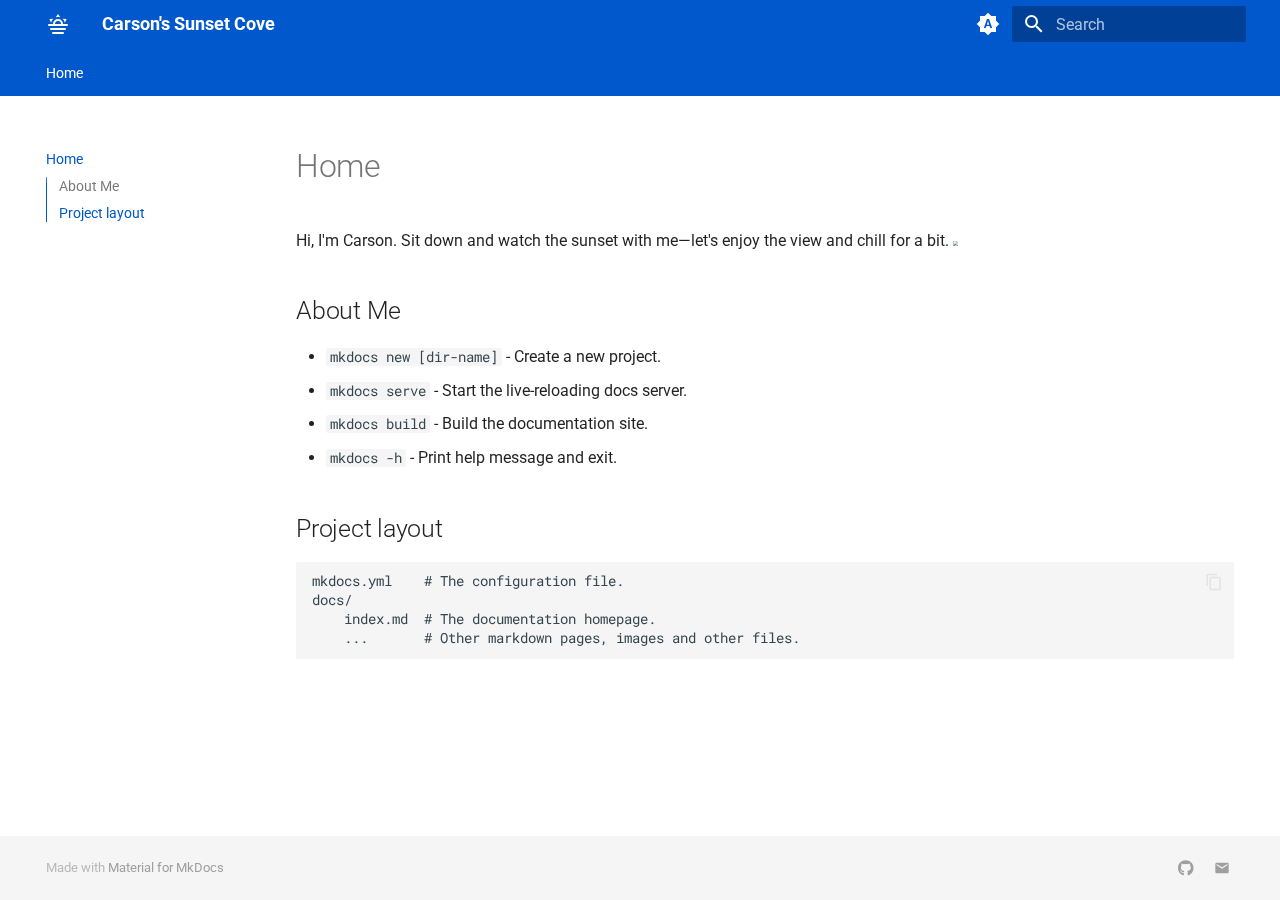
==== commit 4b4e39c2: "24aug090040" ====
--- a/site/index.html
+++ b/site/index.html
@@ -70,7 +70,7 @@
     <div data-md-component="skip">
       
         
-        <a href="#welcome-to-mkdocs" class="md-skip">
+        <a href="#home" class="md-skip">
           Skip to content
         </a>
       
@@ -104,7 +104,7 @@
         <div class="md-header__topic" data-md-component="header-topic">
           <span class="md-ellipsis">
             
-              Welcome to MkDocs
+              Home
             
           </span>
         </div>
@@ -218,7 +218,7 @@
   
     
   
-  Welcome to MkDocs
+  Home
 
       </a>
     </li>
@@ -280,7 +280,7 @@
           
   
   <span class="md-ellipsis">
-    Welcome to MkDocs
+    Home
   </span>
   
 
@@ -291,7 +291,7 @@
         
   
   <span class="md-ellipsis">
-    Welcome to MkDocs
+    Home
   </span>
   
 
@@ -313,9 +313,9 @@
     <ul class="md-nav__list" data-md-component="toc" data-md-scrollfix>
       
         <li class="md-nav__item">
-  <a href="#commands" class="md-nav__link">
+  <a href="#about-me" class="md-nav__link">
     <span class="md-ellipsis">
-      Commands
+      About Me
     </span>
   </a>
   
@@ -353,9 +353,11 @@
                   
 
 
-<h1 id="welcome-to-mkdocs">Welcome to MkDocs</h1>
-<p>For full documentation visit <a href="https://www.mkdocs.org">mkdocs.org</a>.</p>
-<h2 id="commands">Commands</h2>
+<h1 id="home">Home</h1>
+<p>Hi, I'm Carson.
+Sit down and watch the sunset with me—let's enjoy the view and chill for a bit.
+<img src="C:\Users\Carson Ma\Pictures\P1033096-Enhanced-NR-3.jpg" style="zoom:30%;" /></p>
+<h2 id="about-me">About Me</h2>
 <ul>
 <li><code>mkdocs new [dir-name]</code> - Create a new project.</li>
 <li><code>mkdocs serve</code> - Start the live-reloading docs server.</li>
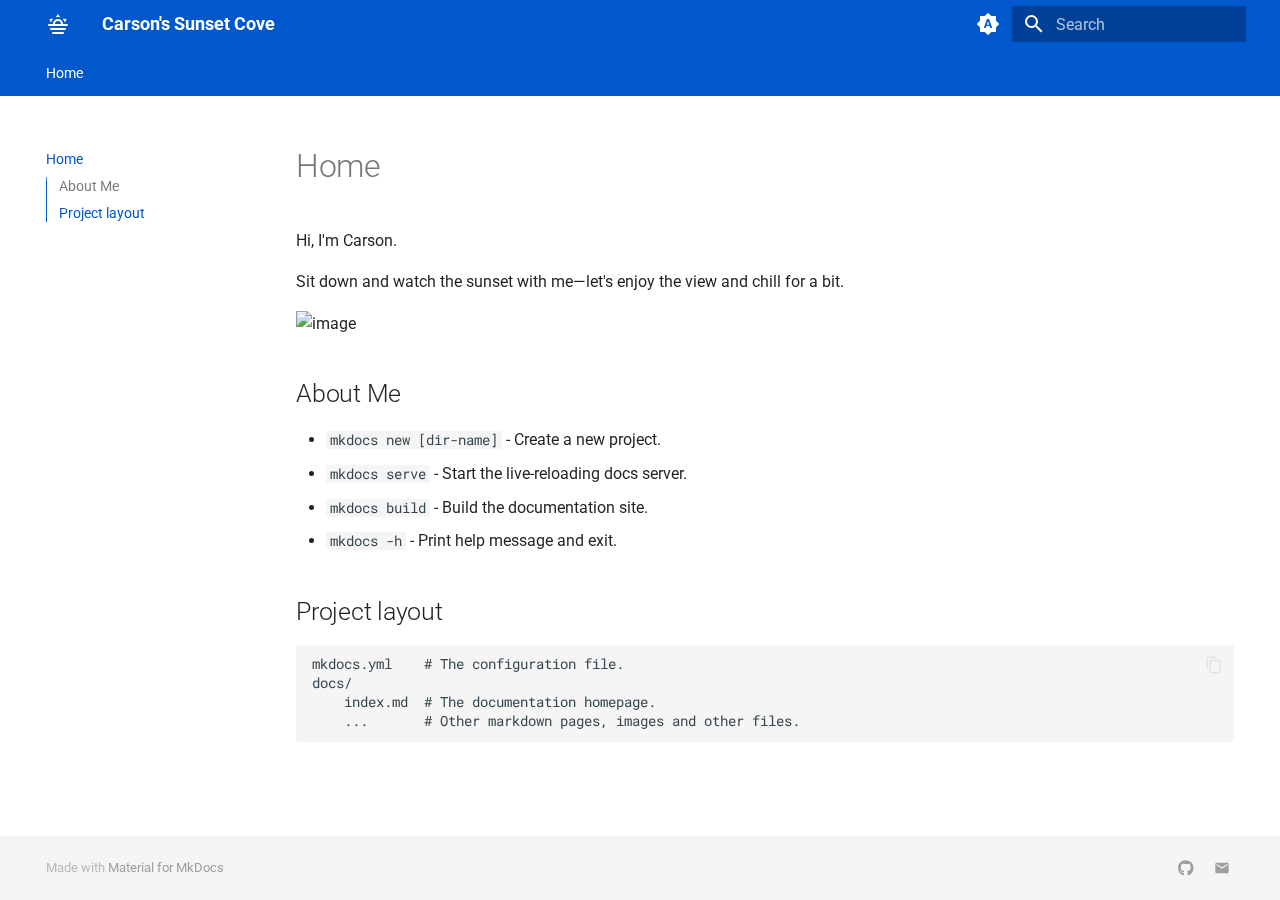
==== commit 0bccc266: "img" ====
--- a/site/index.html
+++ b/site/index.html
@@ -354,9 +354,9 @@
 
 
 <h1 id="home">Home</h1>
-<p>Hi, I'm Carson.
-Sit down and watch the sunset with me—let's enjoy the view and chill for a bit.
-<img src="C:\Users\Carson Ma\Pictures\P1033096-Enhanced-NR-3.jpg" style="zoom:30%;" /></p>
+<p>Hi, I'm Carson.</p>
+<p>Sit down and watch the sunset with me—let's enjoy the view and chill for a bit.</p>
+<p><img alt="image" src="https://github.com/carson-m/carson-m.github.io/blob/main/imgs/P1033096-Enhanced-NR-256K.jpg" /></p>
 <h2 id="about-me">About Me</h2>
 <ul>
 <li><code>mkdocs new [dir-name]</code> - Create a new project.</li>
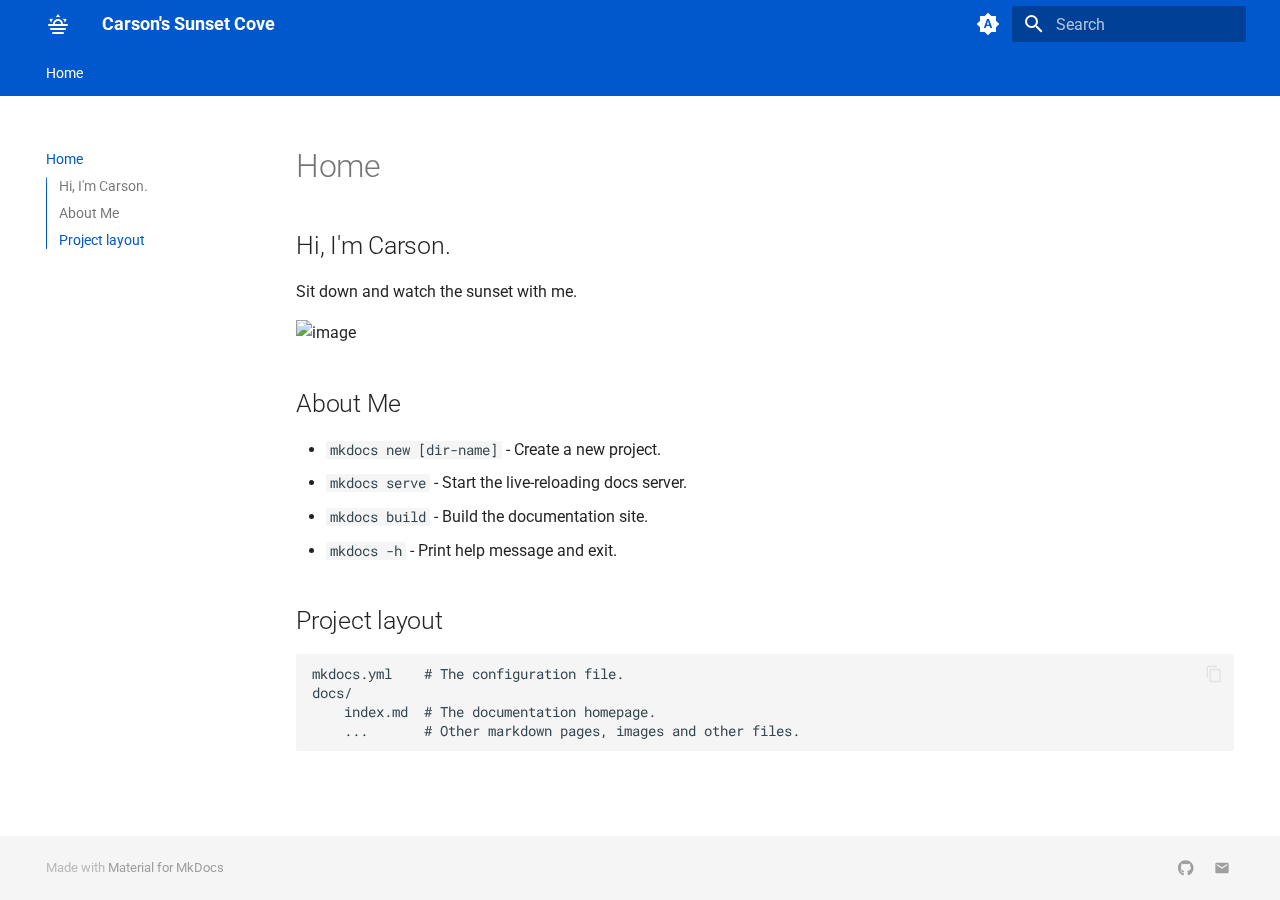
==== commit 144257a3: "x" ====
--- a/site/index.html
+++ b/site/index.html
@@ -313,6 +313,15 @@
     <ul class="md-nav__list" data-md-component="toc" data-md-scrollfix>
       
         <li class="md-nav__item">
+  <a href="#hi-im-carson" class="md-nav__link">
+    <span class="md-ellipsis">
+      Hi, I'm Carson.
+    </span>
+  </a>
+  
+</li>
+      
+        <li class="md-nav__item">
   <a href="#about-me" class="md-nav__link">
     <span class="md-ellipsis">
       About Me
@@ -354,9 +363,9 @@
 
 
 <h1 id="home">Home</h1>
-<p>Hi, I'm Carson.</p>
-<p>Sit down and watch the sunset with me—let's enjoy the view and chill for a bit.</p>
-<p><img alt="image" src="https://github.com/carson-m/carson-m.github.io/blob/main/imgs/P1033096-Enhanced-NR-256K.jpg" /></p>
+<h2 id="hi-im-carson">Hi, I'm Carson.</h2>
+<p>Sit down and watch the sunset with me.</p>
+<p><img alt="image" src="https://github.com/carson-m/carson-m.github.io/raw/main/imgs/P1033096-Enhanced-NR-256K.jpg" /></p>
 <h2 id="about-me">About Me</h2>
 <ul>
 <li><code>mkdocs new [dir-name]</code> - Create a new project.</li>
